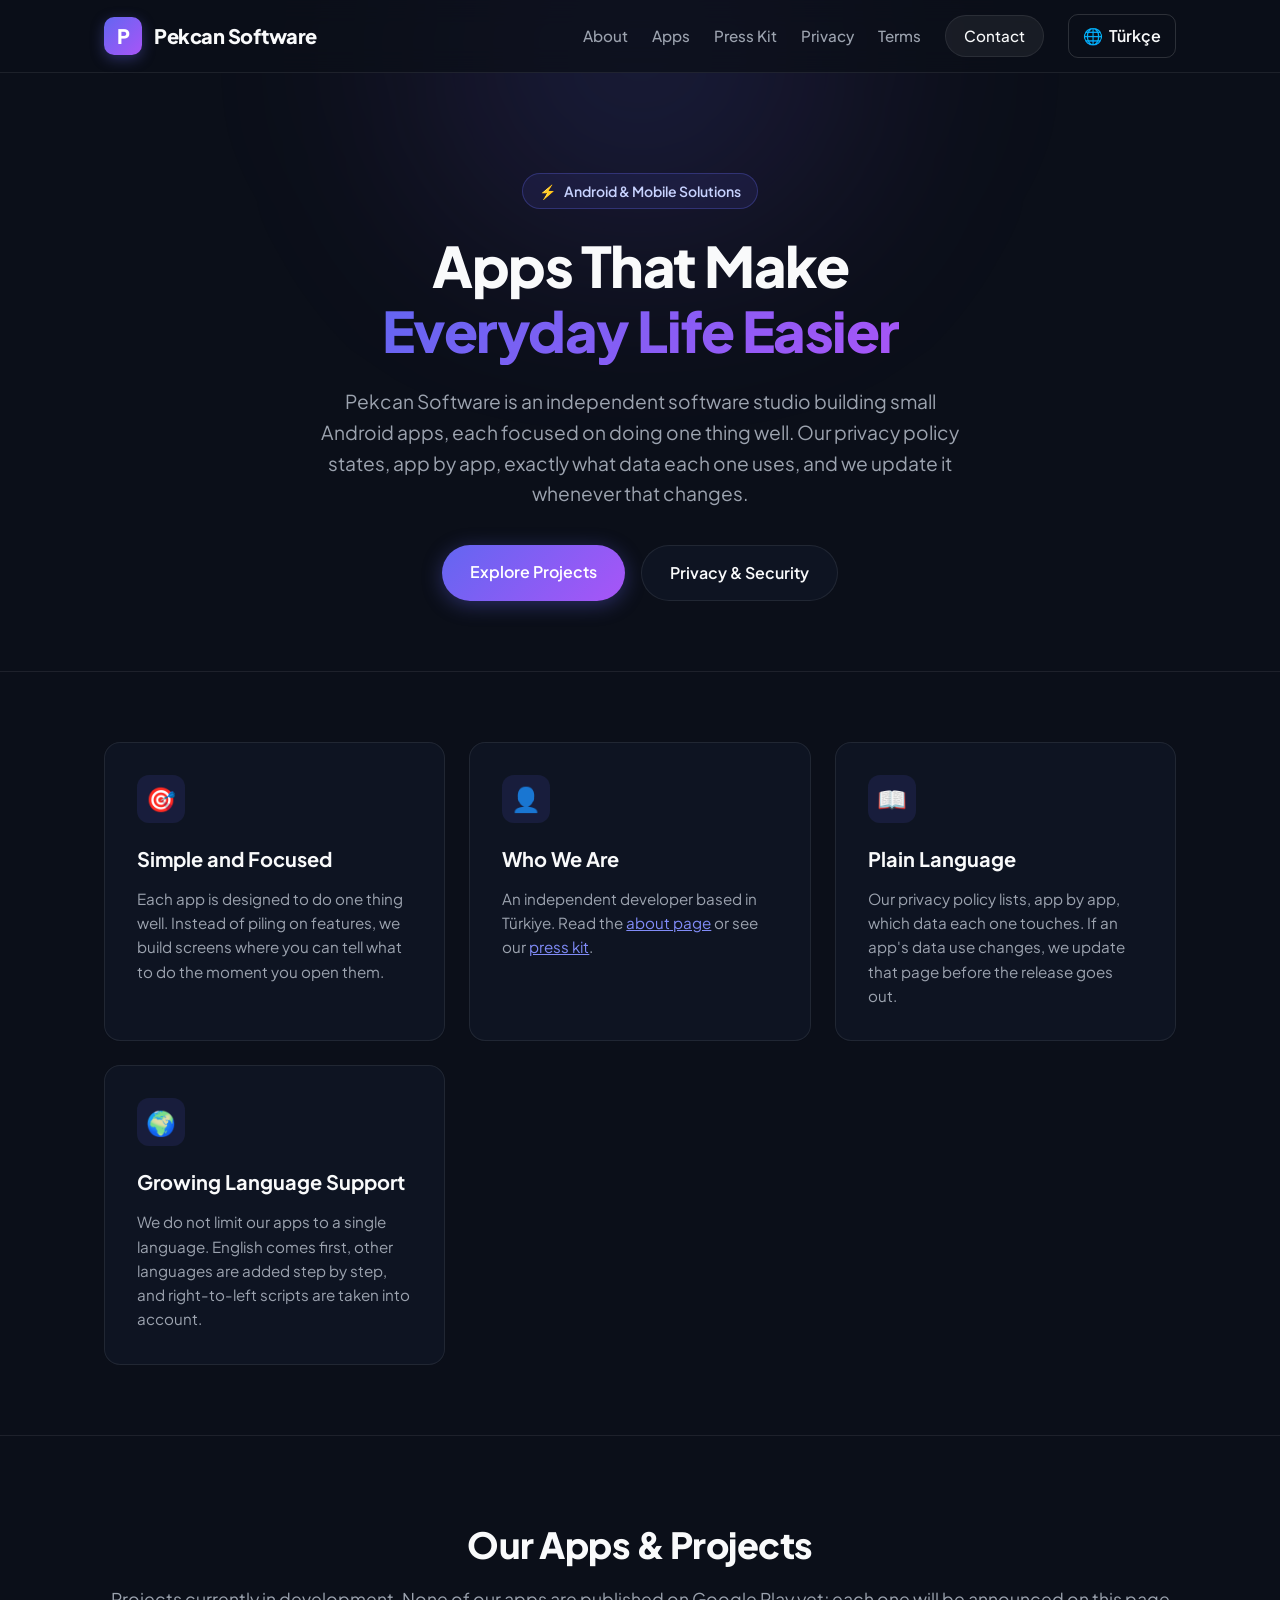
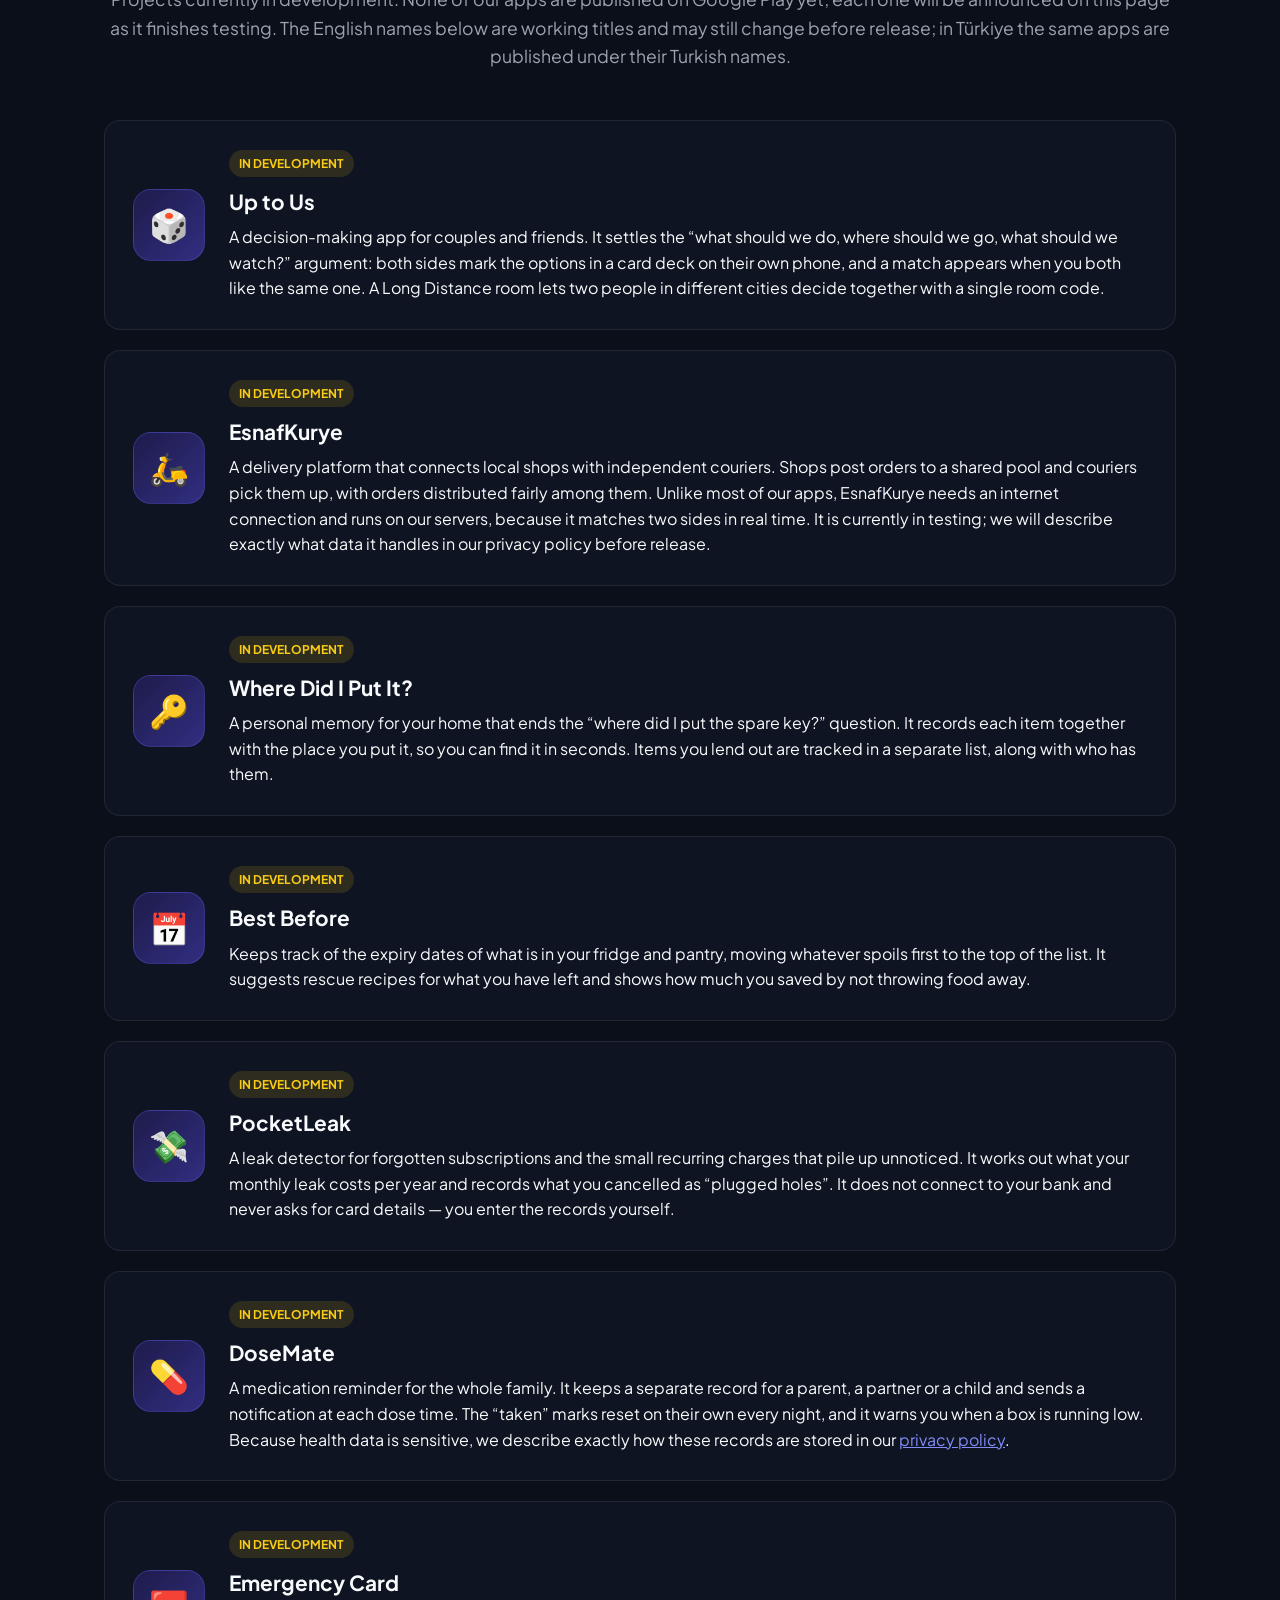
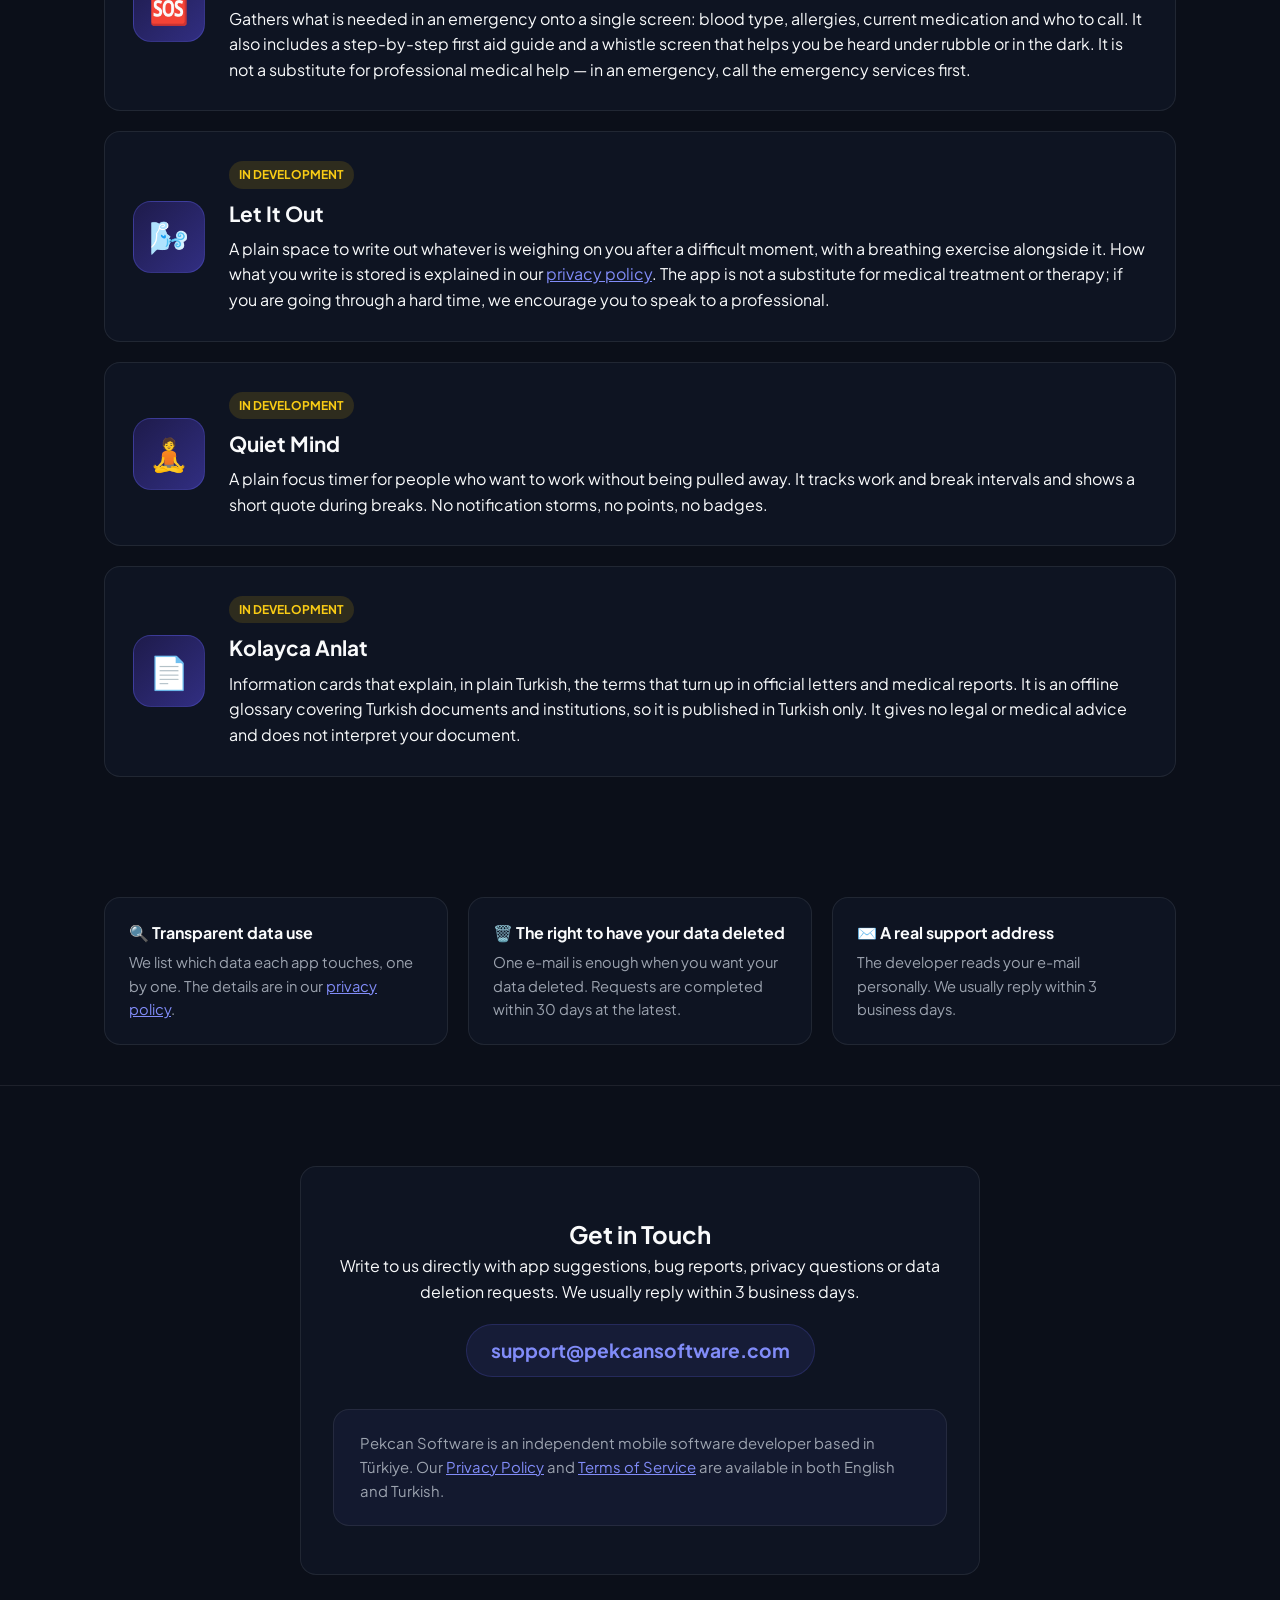
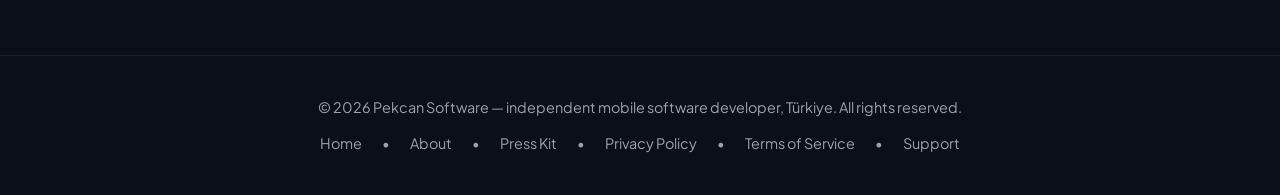
==== index.html @ 2d800a5b "Add files via upload" ====
<!DOCTYPE html>
<html lang="en" data-lang="en">
<head>
    <meta charset="UTF-8">
    <meta name="viewport" content="width=device-width, initial-scale=1.0">
    <title>Pekcan Software | Mobile Apps &amp; Software Development</title>
    <meta name="description" content="Pekcan Software - an independent studio building Android apps that need no account, show no ads and mostly work offline.">
    <meta name="theme-color" content="#0b0f19">
    <link rel="canonical" href="https://pekcansoftware.com/">
    <link rel="icon" href="data:image/svg+xml,%3Csvg xmlns='http://www.w3.org/2000/svg' viewBox='0 0 64 64'%3E%3Crect width='64' height='64' rx='14' fill='%236366f1'/%3E%3Ctext x='32' y='45' font-family='Segoe UI,Arial,sans-serif' font-size='38' font-weight='bold' fill='white' text-anchor='middle'%3EP%3C/text%3E%3C/svg%3E">
    <meta property="og:type" content="website">
    <meta property="og:title" content="Pekcan Software">
    <meta property="og:description" content="An independent studio building user-focused, privacy-respecting mobile apps for Google Play.">
    <meta property="og:url" content="https://pekcansoftware.com/">
    <meta property="og:image" content="https://pekcansoftware.com/assets/og-image.png">
    <meta name="twitter:card" content="summary_large_image">
    <link rel="preconnect" href="https://fonts.googleapis.com">
    <link rel="preconnect" href="https://fonts.gstatic.com" crossorigin>
    <link href="https://fonts.googleapis.com/css2?family=Plus+Jakarta+Sans:wght@400;500;600;700;800&display=swap" rel="stylesheet">
    <style>
        :root {
            --bg-primary: #0b0f19;
            --bg-secondary: #111827;
            --bg-card: rgba(17, 24, 39, 0.7);
            --border-color: rgba(255, 255, 255, 0.08);
            --text-primary: #f9fafb;
            --text-secondary: #9ca3af;
            --accent: #6366f1;
            --accent-hover: #4f46e5;
            --accent-gradient: linear-gradient(135deg, #6366f1 0%, #a855f7 100%);
            --radius: 16px;
        }

        * {
            margin: 0;
            padding: 0;
            box-sizing: border-box;
            font-family: 'Plus Jakarta Sans', -apple-system, BlinkMacSystemFont, sans-serif;
        }

        body {
            background-color: var(--bg-primary);
            color: var(--text-primary);
            line-height: 1.6;
            overflow-x: hidden;
        }

        /* Arka Plan Efekti */
        .glow-bg {
            position: fixed;
            top: -200px;
            left: 50%;
            transform: translateX(-50%);
            width: 800px;
            height: 500px;
            background: radial-gradient(circle, rgba(99, 102, 241, 0.18) 0%, rgba(168, 85, 247, 0.05) 50%, transparent 70%);
            filter: blur(80px);
            z-index: -1;
            pointer-events: none;
        }

        .container {
            max-width: 1120px;
            margin: 0 auto;
            padding: 0 24px;
        }

        /* Navbar */
        nav {
            position: sticky;
            top: 0;
            backdrop-filter: blur(12px);
            background: rgba(11, 15, 25, 0.75);
            border-bottom: 1px solid var(--border-color);
            z-index: 100;
        }

        .nav-content {
            display: flex;
            justify-content: space-between;
            align-items: center;
            height: 72px;
        }

        .logo {
            display: flex;
            align-items: center;
            gap: 12px;
            text-decoration: none;
            color: var(--text-primary);
            font-size: 1.25rem;
            font-weight: 800;
            letter-spacing: -0.5px;
        }

        .logo-badge {
            width: 38px;
            height: 38px;
            background: var(--accent-gradient);
            border-radius: 10px;
            display: flex;
            align-items: center;
            justify-content: center;
            color: white;
            font-weight: 800;
            box-shadow: 0 4px 14px rgba(99, 102, 241, 0.35);
        }

        .nav-links {
            display: flex;
            gap: 24px;
            align-items: center;
        }

        .nav-links a {
            color: var(--text-secondary);
            text-decoration: none;
            font-weight: 500;
            font-size: 0.95rem;
            transition: color 0.2s ease;
        }

        .nav-links a:hover {
            color: var(--text-primary);
        }

        .nav-btn {
            background: rgba(255, 255, 255, 0.06);
            border: 1px solid var(--border-color);
            color: var(--text-primary) !important;
            padding: 8px 18px;
            border-radius: 99px;
            transition: all 0.2s ease;
        }

        .nav-btn:hover {
            background: rgba(255, 255, 255, 0.12);
        }

        /* Hero */
        .hero {
            padding: 100px 0 70px;
            text-align: center;
        }

        .tagline-pill {
            display: inline-flex;
            align-items: center;
            gap: 8px;
            background: rgba(99, 102, 241, 0.1);
            border: 1px solid rgba(99, 102, 241, 0.3);
            color: #c7d2fe;
            padding: 6px 16px;
            border-radius: 99px;
            font-size: 0.875rem;
            font-weight: 600;
            margin-bottom: 24px;
        }

        .hero h1 {
            font-size: 3.5rem;
            font-weight: 800;
            letter-spacing: -1.5px;
            line-height: 1.15;
            margin-bottom: 24px;
        }

        .hero h1 span {
            background: var(--accent-gradient);
            -webkit-background-clip: text;
            -webkit-text-fill-color: transparent;
        }

        .hero p {
            font-size: 1.2rem;
            color: var(--text-secondary);
            max-width: 640px;
            margin: 0 auto 36px;
        }

        .hero-actions {
            display: flex;
            gap: 16px;
            justify-content: center;
            flex-wrap: wrap;
        }

        .btn-primary {
            background: var(--accent-gradient);
            color: white;
            padding: 14px 28px;
            border-radius: 99px;
            text-decoration: none;
            font-weight: 600;
            font-size: 1rem;
            box-shadow: 0 4px 20px rgba(99, 102, 241, 0.35);
            transition: transform 0.2s ease, box-shadow 0.2s ease;
        }

        .btn-primary:hover {
            transform: translateY(-2px);
            box-shadow: 0 6px 24px rgba(99, 102, 241, 0.45);
        }

        .btn-secondary {
            background: var(--bg-card);
            border: 1px solid var(--border-color);
            color: var(--text-primary);
            padding: 14px 28px;
            border-radius: 99px;
            text-decoration: none;
            font-weight: 600;
            font-size: 1rem;
            transition: background 0.2s ease;
        }

        .btn-secondary:hover {
            background: rgba(255, 255, 255, 0.05);
        }

        /* Değerlerimiz / Özellikler */
        .features {
            padding: 70px 0;
            border-top: 1px solid var(--border-color);
        }

        .grid {
            display: grid;
            grid-template-columns: repeat(auto-fit, minmax(300px, 1fr));
            gap: 24px;
        }

        .card {
            background: var(--bg-card);
            backdrop-filter: blur(10px);
            border: 1px solid var(--border-color);
            border-radius: var(--radius);
            padding: 32px;
            transition: border-color 0.2s ease, transform 0.2s ease;
        }

        .card:hover {
            border-color: rgba(99, 102, 241, 0.4);
            transform: translateY(-4px);
        }

        .card-icon {
            width: 48px;
            height: 48px;
            border-radius: 12px;
            background: rgba(99, 102, 241, 0.12);
            display: flex;
            align-items: center;
            justify-content: center;
            font-size: 1.5rem;
            margin-bottom: 20px;
        }

        .card h3 {
            font-size: 1.25rem;
            font-weight: 700;
            margin-bottom: 12px;
        }

        .card p {
            color: var(--text-secondary);
            font-size: 0.95rem;
        }

        /* Projeler / Vitrin */
        .showcase {
            padding: 80px 0;
            border-top: 1px solid var(--border-color);
        }

        .section-header {
            text-align: center;
            margin-bottom: 50px;
        }

        .section-header h2 {
            font-size: 2.25rem;
            font-weight: 800;
            letter-spacing: -0.5px;
            margin-bottom: 12px;
        }

        .section-header p {
            color: var(--text-secondary);
            font-size: 1.1rem;
        }

        .app-card {
            display: flex;
            align-items: center;
            gap: 24px;
            background: var(--bg-card);
            border: 1px solid var(--border-color);
            border-radius: var(--radius);
            padding: 28px;
            margin-bottom: 20px;
        }

        .app-icon {
            width: 72px;
            height: 72px;
            border-radius: 18px;
            background: linear-gradient(135deg, #1e1b4b 0%, #312e81 100%);
            border: 1px solid rgba(99, 102, 241, 0.3);
            display: flex;
            align-items: center;
            justify-content: center;
            font-size: 2rem;
            flex-shrink: 0;
        }

        .app-info {
            flex: 1;
        }

        .app-info h4 {
            font-size: 1.3rem;
            font-weight: 700;
            margin-bottom: 6px;
        }

        .badge-soon {
            display: inline-block;
            background: rgba(234, 179, 8, 0.15);
            color: #facc15;
            padding: 4px 10px;
            border-radius: 99px;
            font-size: 0.75rem;
            font-weight: 700;
            margin-bottom: 8px;
            text-transform: uppercase;
        }

        .badge-live {
            display: inline-block;
            background: rgba(16, 185, 129, 0.15);
            color: #34d399;
            padding: 4px 10px;
            border-radius: 99px;
            font-size: 0.75rem;
            font-weight: 700;
            margin-bottom: 8px;
            text-transform: uppercase;
        }

        .app-meta {
            display: flex;
            flex-wrap: wrap;
            gap: 8px;
            margin-top: 12px;
        }

        .tag {
            font-size: 0.75rem;
            padding: 3px 10px;
            border-radius: 99px;
            border: 1px solid var(--border-color);
            color: var(--text-secondary);
            background: rgba(255, 255, 255, 0.03);
        }

        .tag-good {
            border-color: rgba(16, 185, 129, 0.3);
            color: #34d399;
            background: rgba(16, 185, 129, 0.08);
        }

        .trust {
            padding: 20px 0 40px;
        }

        .trust-grid {
            display: grid;
            grid-template-columns: repeat(auto-fit, minmax(240px, 1fr));
            gap: 20px;
        }

        .trust-item {
            padding: 22px 24px;
            background: var(--bg-card);
            border: 1px solid var(--border-color);
            border-radius: var(--radius);
        }

        .trust-item h4 {
            font-size: 1rem;
            margin-bottom: 6px;
        }

        .trust-item p {
            color: var(--text-secondary);
            font-size: 0.92rem;
        }

        .en-block {
            margin-top: 32px;
            padding: 22px 26px;
            border: 1px solid var(--border-color);
            border-radius: var(--radius);
            background: rgba(99, 102, 241, 0.06);
            font-size: 0.93rem;
            color: var(--text-secondary);
            text-align: left;
        }

        .en-block strong {
            color: var(--text-primary);
        }

        .disclaimer {
            margin-top: 28px;
            padding: 20px 24px;
            border: 1px solid rgba(234, 179, 8, 0.25);
            background: rgba(234, 179, 8, 0.06);
            border-radius: var(--radius);
            font-size: 0.92rem;
            color: var(--text-secondary);
        }

        .disclaimer strong {
            color: #facc15;
        }

        /* İletişim */
        .contact {
            padding: 80px 0;
            border-top: 1px solid var(--border-color);
            text-align: center;
        }

        .contact-box {
            background: var(--bg-card);
            border: 1px solid var(--border-color);
            border-radius: var(--radius);
            padding: 48px 32px;
            max-width: 680px;
            margin: 0 auto;
        }

        .contact-email {
            display: inline-block;
            margin-top: 20px;
            font-size: 1.2rem;
            font-weight: 700;
            color: #818cf8;
            text-decoration: none;
            padding: 10px 24px;
            background: rgba(99, 102, 241, 0.1);
            border-radius: 99px;
            border: 1px solid rgba(99, 102, 241, 0.2);
            transition: all 0.2s ease;
        }

        .contact-email:hover {
            background: rgba(99, 102, 241, 0.2);
        }

        /* Footer */
        footer {
            border-top: 1px solid var(--border-color);
            padding: 40px 0;
            color: var(--text-secondary);
            font-size: 0.9rem;
            text-align: center;
        }

        .footer-links {
            display: flex;
            justify-content: center;
            gap: 20px;
            margin-top: 12px;
        }

        .footer-links a {
            color: var(--text-secondary);
            text-decoration: none;
            transition: color 0.2s ease;
        }

        .footer-links a:hover {
            color: var(--text-primary);
        }

        @media (max-width: 768px) {
            .container {
                padding: 0 18px;
            }

            /* Iki satirlik menu yapiskan kalinca ekranin ucte birini
               kapliyordu; mobilde akisla birlikte yukari kaysin. */
            nav {
                position: static;
            }

            [id] {
                scroll-margin-top: 16px;
            }

            /* Menu: gizlemek yerine iki satira sigdir.
               Onceden display:none idi ve Gizlilik/Sartlar sayfalarina
               mobilde basliktan ulasmak mumkun degildi. */
            .nav-content {
                flex-direction: column;
                height: auto;
                gap: 12px;
                padding-top: 14px;
                padding-bottom: 14px;
            }

            .nav-links {
                display: flex;
                flex-wrap: wrap;
                justify-content: center;
                gap: 10px 18px;
            }

            .nav-links a {
                font-size: 0.85rem;
            }

            .nav-btn {
                padding: 6px 14px;
                font-size: 0.85rem;
            }

            /* Hero: basligi kucult, metni sola hizala */
            .hero {
                padding: 40px 0 44px;
                text-align: left;
            }

            .hero h1 {
                font-size: 2rem;
                letter-spacing: -0.5px;
                margin-bottom: 14px;
            }

            .hero p {
                font-size: 1rem;
            }

            .tagline-pill {
                font-size: 0.8rem;
            }

            .hero-actions {
                justify-content: stretch;
                gap: 10px;
            }

            .hero-actions a {
                flex: 1 1 100%;
                text-align: center;
            }

            /* Bolum bosluklari */
            .features,
            .showcase,
            .contact {
                padding: 44px 0;
            }

            .trust {
                padding: 12px 0 40px;
            }

            .section-header {
                text-align: left;
                margin-bottom: 26px;
            }

            .section-header h2 {
                font-size: 1.6rem;
            }

            .grid,
            .trust-grid {
                gap: 14px;
            }

            .card {
                padding: 22px;
            }

            /* Uygulama kartlari: ikon ustte, metin SOLA hizali.
               Ortali paragraf mobilde okunmuyordu. */
            .app-card {
                flex-direction: column;
                align-items: flex-start;
                text-align: left;
                gap: 14px;
                padding: 20px;
                margin-bottom: 14px;
            }

            .app-icon {
                width: 52px;
                height: 52px;
                border-radius: 14px;
                font-size: 1.5rem;
                flex-shrink: 0;
            }

            .app-info h4 {
                font-size: 1.15rem;
            }

            .app-info p {
                font-size: 0.95rem;
            }

            /* Iletisim */
            .contact-box {
                padding: 30px 22px;
            }

            .contact-email {
                font-size: 1rem;
                word-break: break-all;
            }

            .en-block {
                padding: 18px 20px;
            }

            footer .footer-links {
                flex-direction: column;
                gap: 8px;
            }

            footer .footer-links span {
                display: none;
            }
        }

        [id] {
            scroll-margin-top: 96px;
        }

        html {
            scroll-behavior: smooth;
        }
    
        /* ---- Dil degistirme ---- */
        html[data-lang="en"] .t-tr { display: none !important; }
        html[data-lang="tr"] .t-en { display: none !important; }

        .lang-btn {
            background: transparent;
            border: 1px solid var(--border, rgba(255,255,255,0.14));
            color: inherit;
            font: inherit;
            font-weight: 600;
            padding: 0.5rem 0.85rem;
            border-radius: 10px;
            cursor: pointer;
            display: inline-flex;
            align-items: center;
            gap: 0.4rem;
            transition: background 0.2s, border-color 0.2s;
        }
        .lang-btn:hover,
        .lang-btn:focus-visible {
            background: rgba(129, 140, 248, 0.14);
            border-color: #818cf8;
        }
    </style>
</head>
<body>

    <div class="glow-bg"></div>

    <!-- Navigasyon -->
    <nav>
        <div class="container nav-content">
            <a href="index.html" class="logo">
                <div class="logo-badge">P</div>
                <span>Pekcan Software</span>
            </a>
            <div class="nav-links">
                <a href="#about" class="t-en">About</a>
                <a href="#about" class="t-tr">Hakkımızda</a>
                <a href="#apps" class="t-en">Apps</a>
                <a href="#apps" class="t-tr">Uygulamalar</a>
                <a href="press.html" class="t-en">Press Kit</a>
                <a href="press.html" class="t-tr">Basın Kiti</a>
                <a href="privacy.html" class="t-en">Privacy</a>
                <a href="privacy.html" class="t-tr">Gizlilik</a>
                <a href="terms.html" class="t-en">Terms</a>
                <a href="terms.html" class="t-tr">Kullanım Şartları</a>
                <a href="#contact" class="nav-btn t-en">Contact</a>
                <a href="#contact" class="nav-btn t-tr">İletişim</a>
                <button type="button" id="langBtn" class="lang-btn"
                        aria-label="Change language / Dili değiştir">
                    <span aria-hidden="true">🌐</span><span id="langBtnText">Türkçe</span>
                </button>
            </div>
        </div>
    </nav>

    <!-- Hero Bölümü -->
    <section class="hero">
        <div class="container">
            <div class="tagline-pill t-en">
                <span>⚡</span> Android &amp; Mobile Solutions
            </div>
            <div class="tagline-pill t-tr">
                <span>⚡</span> Android &amp; Mobil Çözümler
            </div>
            <h1 class="t-en">Apps That Make<br><span>Everyday Life Easier</span></h1>
            <h1 class="t-tr">Günlük Hayatı<br><span>Kolaylaştıran Uygulamalar</span></h1>
            <p class="t-en">Pekcan Software is an independent software studio building small Android apps, each focused on doing one thing well. Our privacy policy states, app by app, exactly what data each one uses, and we update it whenever that changes.</p>
            <p class="t-tr">Pekcan Software, tek bir işi iyi yapmaya odaklanan küçük Android uygulamaları geliştiren bağımsız bir yazılım girişimidir. Her uygulamanın hangi veriyi nasıl kullandığını gizlilik politikamızda açıkça yazar, değiştiğinde güncelleriz.</p>
            <div class="hero-actions">
                <a href="#apps" class="btn-primary t-en">Explore Projects</a>
                <a href="#apps" class="btn-primary t-tr">Projeleri İncele</a>
                <a href="privacy.html" class="btn-secondary t-en">Privacy &amp; Security</a>
                <a href="privacy.html" class="btn-secondary t-tr">Gizlilik &amp; Güvenlik</a>
            </div>
        </div>
    </section>

    <!-- Değerler -->
    <section class="features" id="about">
        <div class="container">
            <div class="grid">
                <div class="card">
                    <div class="card-icon">🎯</div>
                    <h3 class="t-en">Simple and Focused</h3>
                    <h3 class="t-tr">Sade ve Odaklı</h3>
                    <p class="t-en">Each app is designed to do one thing well. Instead of piling on features, we build screens where you can tell what to do the moment you open them.</p>
                    <p class="t-tr">Her uygulama tek bir işi iyi yapmak için tasarlanır. Gereksiz özellik yığmak yerine, açtığınızda ne yapacağını hemen anladığınız arayüzler kurmayı tercih ediyoruz.</p>
                </div>
                <div class="card">
                    <div class="card-icon">👤</div>
                    <h3 class="t-en">Who We Are</h3>
                    <h3 class="t-tr">Biz Kimiz</h3>
                    <p class="t-en">An independent developer based in Türkiye. Read the <a href="about.html" style="color:#818cf8;">about page</a> or see our <a href="press.html" style="color:#818cf8;">press kit</a>.</p>
                    <p class="t-tr">Türkiye merkezli bağımsız bir geliştirici. <a href="about.html" style="color:#818cf8;">Hakkımızda sayfasını</a> okuyun ya da <a href="press.html" style="color:#818cf8;">basın kitimize</a> göz atın.</p>
                </div>
                <div class="card">
                    <div class="card-icon">📖</div>
                    <h3 class="t-en">Plain Language</h3>
                    <h3 class="t-tr">Açık Anlatım</h3>
                    <p class="t-en">Our privacy policy lists, app by app, which data each one touches. If an app's data use changes, we update that page before the release goes out.</p>
                    <p class="t-tr">Hangi uygulamanın hangi veriye dokunduğunu gizlilik politikamızda uygulama uygulama yazıyoruz. Bir uygulamanın veri kullanımı değişirse, yayınlanmadan önce burayı güncelliyoruz.</p>
                </div>
                <div class="card">
                    <div class="card-icon">🌍</div>
                    <h3 class="t-en">Growing Language Support</h3>
                    <h3 class="t-tr">Genişleyen Dil Desteği</h3>
                    <p class="t-en">We do not limit our apps to a single language. English comes first, other languages are added step by step, and right-to-left scripts are taken into account.</p>
                    <p class="t-tr">Uygulamalarımızı tek dille sınırlamıyoruz. İngilizce başta olmak üzere yeni dilleri kademeli olarak ekliyor, sağdan sola yazılan dilleri de gözetiyoruz.</p>
                </div>
            </div>
        </div>
    </section>

    <!-- Uygulamalar -->
    <section class="showcase" id="apps">
        <div class="container">
            <div class="section-header">
                <h2 class="t-en">Our Apps &amp; Projects</h2>
                <h2 class="t-tr">Uygulamalarımız &amp; Projeler</h2>
                <p class="t-en">Projects currently in development. None of our apps are published on Google Play yet; each one will be announced on this page as it finishes testing. The English names below are working titles and may still change before release; in Türkiye the same apps are published under their Turkish names.</p>
                <p class="t-tr">Geliştirme sürecindeki projelerimiz. Henüz Google Play Store'da yayında olan bir uygulamamız bulunmuyor; her biri testlerini tamamladıkça bu sayfada duyurulacaktır.</p>
            </div>

            <div class="app-card">
                <div class="app-icon">🎲</div>
                <div class="app-info">
                    <span class="badge-soon t-en">In Development</span>
                    <span class="badge-soon t-tr">Geliştirme Aşamasında</span>
                    <h4 class="t-en">Up to Us</h4>
                    <h4 class="t-tr">Napsak</h4>
                    <p class="t-en">A decision-making app for couples and friends. It settles the &ldquo;what should we do, where should we go, what should we watch?&rdquo; argument: both sides mark the options in a card deck on their own phone, and a match appears when you both like the same one. A Long Distance room lets two people in different cities decide together with a single room code.</p>
                    <p class="t-tr">Çiftler ve arkadaşlar için karar verme uygulaması. &ldquo;Bugün ne yapsak, nereye gitsek, ne izlesek?&rdquo; tartışmasını bitirir: iki taraf da kart destesindeki seçenekleri kendi telefonunda işaretler, ortak beğeni çıktığında eşleşme oluşur. Uzak Mesafe odası sayesinde farklı şehirlerdeki iki kişi de bir oda koduyla aynı anda karar verebilir.</p>
                </div>
            </div>

            <div class="app-card">
                <div class="app-icon">🛵</div>
                <div class="app-info">
                    <span class="badge-soon t-en">In Development</span>
                    <span class="badge-soon t-tr">Geliştirme Aşamasında</span>
                    <h4 class="t-en">EsnafKurye</h4>
                    <h4 class="t-tr">EsnafKurye</h4>
                    <p class="t-en">A delivery platform that connects local shops with independent couriers. Shops post orders to a shared pool and couriers pick them up, with orders distributed fairly among them. Unlike most of our apps, EsnafKurye needs an internet connection and runs on our servers, because it matches two sides in real time. It is currently in testing; we will describe exactly what data it handles in our privacy policy before release.</p>
                    <p class="t-tr">Yerel esnafı bağımsız kuryelerle buluşturan teslimat platformu. Esnaf siparişi ortak bir havuza bırakır, kuryeler havuzdan alır; siparişler kuryeler arasında adil dağıtılır. Çoğu uygulamamızdan farklı olarak EsnafKurye, iki tarafı anlık eşleştirdiği için internet bağlantısı gerektirir ve sunucularımız üzerinde çalışır. Şu an test aşamasındadır; yayından önce hangi verileri işlediğini gizlilik politikamızda ayrıntılı açıklayacağız.</p>
                </div>
            </div>

            <div class="app-card">
                <div class="app-icon">🔑</div>
                <div class="app-info">
                    <span class="badge-soon t-en">In Development</span>
                    <span class="badge-soon t-tr">Geliştirme Aşamasında</span>
                    <h4 class="t-en">Where Did I Put It?</h4>
                    <h4 class="t-tr">Nereye Koydum?</h4>
                    <p class="t-en">A personal memory for your home that ends the &ldquo;where did I put the spare key?&rdquo; question. It records each item together with the place you put it, so you can find it in seconds. Items you lend out are tracked in a separate list, along with who has them.</p>
                    <p class="t-tr">&ldquo;Yedek anahtarı nereye kaldırmıştım?&rdquo; sorusunu bitiren kişisel ev hafızası. Eşyaları kaldırdığınız yerle birlikte kaydeder, aradığınızda saniyeler içinde bulmanızı sağlar. Ödünç verdiğiniz eşyaları kimde olduğuyla birlikte ayrı bir listede takip eder.</p>
                </div>
            </div>

            <div class="app-card">
                <div class="app-icon">📅</div>
                <div class="app-info">
                    <span class="badge-soon t-en">In Development</span>
                    <span class="badge-soon t-tr">Geliştirme Aşamasında</span>
                    <h4 class="t-en">Best Before</h4>
                    <h4 class="t-tr">SonGün</h4>
                    <p class="t-en">Keeps track of the expiry dates of what is in your fridge and pantry, moving whatever spoils first to the top of the list. It suggests rescue recipes for what you have left and shows how much you saved by not throwing food away.</p>
                    <p class="t-tr">Buzdolabınızdaki ve kilerinizdeki ürünlerin son kullanma tarihini takip eder; bozulmaya en yakın olanı listenin başına alır. Elinizde kalanlarla yapabileceğiniz kurtarma tarifleri önerir ve israfı önleyerek biriktirdiğiniz tutarı gösterir.</p>
                </div>
            </div>

            <div class="app-card">
                <div class="app-icon">💸</div>
                <div class="app-info">
                    <span class="badge-soon t-en">In Development</span>
                    <span class="badge-soon t-tr">Geliştirme Aşamasında</span>
                    <h4 class="t-en">PocketLeak</h4>
                    <h4 class="t-tr">Cebimdeki Delik</h4>
                    <p class="t-en">A leak detector for forgotten subscriptions and the small recurring charges that pile up unnoticed. It works out what your monthly leak costs per year and records what you cancelled as &ldquo;plugged holes&rdquo;. It does not connect to your bank and never asks for card details — you enter the records yourself.</p>
                    <p class="t-tr">Unuttuğunuz abonelikleri ve fark etmeden biriken küçük düzenli harcamaları ortaya çıkaran sızıntı dedektifi. Aylık kaçağınızın yıllık karşılığını hesaplar, iptal ettiklerinizi &ldquo;kapatılan delikler&rdquo; olarak kaydeder. Banka hesabınıza bağlanmaz, kart bilgisi istemez — kayıtları siz girersiniz.</p>
                </div>
            </div>

            <div class="app-card">
                <div class="app-icon">💊</div>
                <div class="app-info">
                    <span class="badge-soon t-en">In Development</span>
                    <span class="badge-soon t-tr">Geliştirme Aşamasında</span>
                    <h4 class="t-en">DoseMate</h4>
                    <h4 class="t-tr">Şifa Takip</h4>
                    <p class="t-en">A medication reminder for the whole family. It keeps a separate record for a parent, a partner or a child and sends a notification at each dose time. The &ldquo;taken&rdquo; marks reset on their own every night, and it warns you when a box is running low. Because health data is sensitive, we describe exactly how these records are stored in our <a href="privacy.html" style="color:#818cf8;">privacy policy</a>.</p>
                    <p class="t-tr">Aile ilaç saati hatırlatıcısı. Anne, baba, eş ya da çocuk için ayrı ilaç kaydı tutar ve her doz saatinde bildirim gönderir. &ldquo;Aldım&rdquo; işareti her gece kendiliğinden sıfırlanır; kutu stoğu azalınca uyarır. Sağlık bilgileri hassas olduğu için kayıtların nasıl saklandığını <a href="privacy.html" style="color:#818cf8;">gizlilik politikamızda</a> ayrıntılı yazdık.</p>
                </div>
            </div>

            <div class="app-card">
                <div class="app-icon">🆘</div>
                <div class="app-info">
                    <span class="badge-soon t-en">In Development</span>
                    <span class="badge-soon t-tr">Geliştirme Aşamasında</span>
                    <h4 class="t-en">Emergency Card</h4>
                    <h4 class="t-tr">Acil Durum Kasası</h4>
                    <p class="t-en">Gathers what is needed in an emergency onto a single screen: blood type, allergies, current medication and who to call. It also includes a step-by-step first aid guide and a whistle screen that helps you be heard under rubble or in the dark. It is not a substitute for professional medical help — in an emergency, call the emergency services first.</p>
                    <p class="t-tr">Acil bir anda lazım olacak bilgileri tek ekranda toplar: kan grubu, alerjiler, kullanılan ilaçlar ve aranacak kişiler. Yanında adım adım ilk yardım rehberi ve enkaz altında ya da karanlıkta duyulmayı kolaylaştıran düdük ekranı bulunur. Profesyonel tıbbi yardımın yerine geçmez — acil durumda önce 112.</p>
                </div>
            </div>

            <div class="app-card">
                <div class="app-icon">🌬️</div>
                <div class="app-info">
                    <span class="badge-soon t-en">In Development</span>
                    <span class="badge-soon t-tr">Geliştirme Aşamasında</span>
                    <h4 class="t-en">Let It Out</h4>
                    <h4 class="t-tr">İçini Dök</h4>
                    <p class="t-en">A plain space to write out whatever is weighing on you after a difficult moment, with a breathing exercise alongside it. How what you write is stored is explained in our <a href="privacy.html" style="color:#818cf8;">privacy policy</a>. The app is not a substitute for medical treatment or therapy; if you are going through a hard time, we encourage you to speak to a professional.</p>
                    <p class="t-tr">Yoğun bir an geçirdiğinizde içinizi dökebileceğiniz sade bir alan ve eşlik eden nefes egzersizi. Yazdıklarınızın nasıl saklandığını <a href="privacy.html" style="color:#818cf8;">gizlilik politikamızda</a> açıkladık. Uygulama tıbbi tedavi veya terapi yerine geçmez; zor bir dönemden geçiyorsanız bir uzmana başvurmanızı öneririz.</p>
                </div>
            </div>

            <div class="app-card">
                <div class="app-icon">🧘</div>
                <div class="app-info">
                    <span class="badge-soon t-en">In Development</span>
                    <span class="badge-soon t-tr">Geliştirme Aşamasında</span>
                    <h4 class="t-en">Quiet Mind</h4>
                    <h4 class="t-tr">Sessiz Kafa</h4>
                    <p class="t-en">A plain focus timer for people who want to work without being pulled away. It tracks work and break intervals and shows a short quote during breaks. No notification storms, no points, no badges.</p>
                    <p class="t-tr">Dikkat dağılmadan çalışmak isteyenler için sade bir odaklanma sayacı. Çalışma ve mola aralıklarını takip eder, molalarda kısa alıntılar gösterir. Bildirim yağmuru yok, puan yok, rozet yok.</p>
                </div>
            </div>

            <div class="app-card">
                <div class="app-icon">📄</div>
                <div class="app-info">
                    <span class="badge-soon t-en">In Development</span>
                    <span class="badge-soon t-tr">Geliştirme Aşamasında</span>
                    <h4 class="t-en">Kolayca Anlat</h4>
                    <h4 class="t-tr">Kolayca Anlat</h4>
                    <p class="t-en">Information cards that explain, in plain Turkish, the terms that turn up in official letters and medical reports. It is an offline glossary covering Turkish documents and institutions, so it is published in Turkish only. It gives no legal or medical advice and does not interpret your document.</p>
                    <p class="t-tr">Resmi yazılarda ve tıbbi raporlarda karşınıza çıkan terimleri sade Türkçeyle açıklayan bilgi kartları. Çevrimdışı çalışan bir terim sözlüğüdür; hukuki ya da tıbbi tavsiye vermez, belgenizi yorumlamaz.</p>
                </div>
            </div>
        </div>
    </section>

    <!-- Güven -->
    <section class="trust">
        <div class="container">
            <div class="trust-grid">
                <div class="trust-item">
                    <h4 class="t-en">🔍 Transparent data use</h4>
                    <h4 class="t-tr">🔍 Şeffaf veri kullanımı</h4>
                    <p class="t-en">We list which data each app touches, one by one. The details are in our <a href="privacy.html" style="color:#818cf8;">privacy policy</a>.</p>
                    <p class="t-tr">Hangi uygulamanın hangi veriye dokunduğunu tek tek listeledik. Ayrıntılar <a href="privacy.html" style="color:#818cf8;">gizlilik politikamızda</a>.</p>
                </div>
                <div class="trust-item">
                    <h4 class="t-en">🗑️ The right to have your data deleted</h4>
                    <h4 class="t-tr">🗑️ Veri silme hakkı</h4>
                    <p class="t-en">One e-mail is enough when you want your data deleted. Requests are completed within 30 days at the latest.</p>
                    <p class="t-tr">Verilerinizin silinmesini istediğinizde tek bir e-posta yeterli. Talepler en geç 30 gün içinde sonuçlandırılır.</p>
                </div>
                <div class="trust-item">
                    <h4 class="t-en">✉️ A real support address</h4>
                    <h4 class="t-tr">✉️ Gerçek bir destek adresi</h4>
                    <p class="t-en">The developer reads your e-mail personally. We usually reply within 3 business days.</p>
                    <p class="t-tr">Yazdığınız e-postayı geliştiricinin kendisi okur. Yanıt süremiz genellikle 3 iş günüdür.</p>
                </div>
            </div>
        </div>
    </section>

    <!-- İletişim -->
    <section class="contact" id="contact">
        <div class="container">
            <div class="contact-box">
                <h2 class="t-en">Get in Touch</h2>
                <h2 class="t-tr">Bize Ulaşın</h2>
                <p class="t-en">Write to us directly with app suggestions, bug reports, privacy questions or data deletion requests. We usually reply within 3 business days.</p>
                <p class="t-tr">Uygulama önerileri, hata bildirimleri, gizlilik soruları veya veri silme talepleriniz için doğrudan yazabilirsiniz. Yanıt süremiz genellikle 3 iş günüdür.</p>
                <a href="mailto:support@pekcansoftware.com" class="contact-email">support@pekcansoftware.com</a>

                <div class="en-block t-en">
                    Pekcan Software is an independent mobile software developer based in Türkiye. Our <a href="privacy.html" style="color:#818cf8;">Privacy Policy</a> and <a href="terms.html" style="color:#818cf8;">Terms of Service</a> are available in both English and Turkish.
                </div>
                <div class="en-block t-tr">
                    Pekcan Software, Türkiye merkezli bağımsız bir mobil yazılım geliştiricisidir. <a href="privacy.html" style="color:#818cf8;">Gizlilik Politikası</a> ve <a href="terms.html" style="color:#818cf8;">Kullanım Şartları</a> metinleri hem Türkçe hem İngilizce olarak yayımlanmıştır.
                </div>
            </div>
        </div>
    </section>

    <!-- Alt Bilgi -->
    <footer>
        <div class="container">
            <p class="t-en">&copy; 2026 Pekcan Software &mdash; independent mobile software developer, Türkiye. All rights reserved.</p>
            <p class="t-tr">&copy; 2026 Pekcan Software &mdash; bağımsız mobil yazılım geliştiricisi, Türkiye. Tüm hakları saklıdır.</p>
            <div class="footer-links">
                <a href="index.html" class="t-en">Home</a>
                <a href="index.html" class="t-tr">Ana Sayfa</a>
                <span>&bull;</span>
                <a href="about.html" class="t-en">About</a>
                <a href="about.html" class="t-tr">Hakkımızda</a>
                <span>&bull;</span>
                <a href="press.html" class="t-en">Press Kit</a>
                <a href="press.html" class="t-tr">Basın Kiti</a>
                <span>&bull;</span>
                <a href="privacy.html" class="t-en">Privacy Policy</a>
                <a href="privacy.html" class="t-tr">Gizlilik Politikası</a>
                <span>&bull;</span>
                <a href="terms.html" class="t-en">Terms of Service</a>
                <a href="terms.html" class="t-tr">Kullanım Şartları</a>
                <span>&bull;</span>
                <a href="mailto:support@pekcansoftware.com" class="t-en">Support</a>
                <a href="mailto:support@pekcansoftware.com" class="t-tr">Destek</a>
            </div>
        </div>
    </footer>

    <script>
    // Dil secimi. Sayfa Ingilizce yaziliydigi icin JS calismasa da
    // dogru goruntuleniyor; burasi yalnizca Turkceye gecisi saglar.
    (function () {
        var ANAHTAR = 'ps_dil';
        var kok = document.documentElement;
        var dugme = document.getElementById('langBtn');
        var dugmeYazi = document.getElementById('langBtnText');
        var basliklar = { en: 'Pekcan Software | Mobile Apps & Software Development',
                          tr: 'Pekcan Software | Mobil Uygulama ve Yazılım Geliştirme' };

        function uygula(dil) {
            kok.setAttribute('data-lang', dil);
            kok.setAttribute('lang', dil);
            document.title = basliklar[dil];
            // Dugme her zaman GECILECEK dili yazar.
            dugmeYazi.textContent = dil === 'en' ? 'Türkçe' : 'English';
            dugme.setAttribute('lang', dil === 'en' ? 'tr' : 'en');
        }

        // Ziyaretcinin dili. Siralama: (1) daha once yaptigi secim,
        // (2) tarayici dili, (3) Ingilizce. Su an tr ve en var; yeni dil
        // eklenince yalnizca DILLER dizisine yazmak yetiyor.
        var DILLER = ['en', 'tr'];

        function tarayiciDili() {
            var liste = navigator.languages || [navigator.language || 'en'];
            for (var i = 0; i < liste.length; i++) {
                var kisa = String(liste[i]).toLowerCase().split('-')[0];
                if (DILLER.indexOf(kisa) >= 0) { return kisa; }
            }
            return 'en';
        }

        var secili = null;
        try { secili = localStorage.getItem(ANAHTAR); } catch (e) { /* gizli sekme */ }
        uygula(DILLER.indexOf(secili) >= 0 ? secili : tarayiciDili());

        dugme.addEventListener('click', function () {
            var yeni = kok.getAttribute('data-lang') === 'en' ? 'tr' : 'en';
            uygula(yeni);
            try { localStorage.setItem(ANAHTAR, yeni); } catch (e) { /* yazilamadi */ }
        });
    })();
    </script>

</body>
</html>
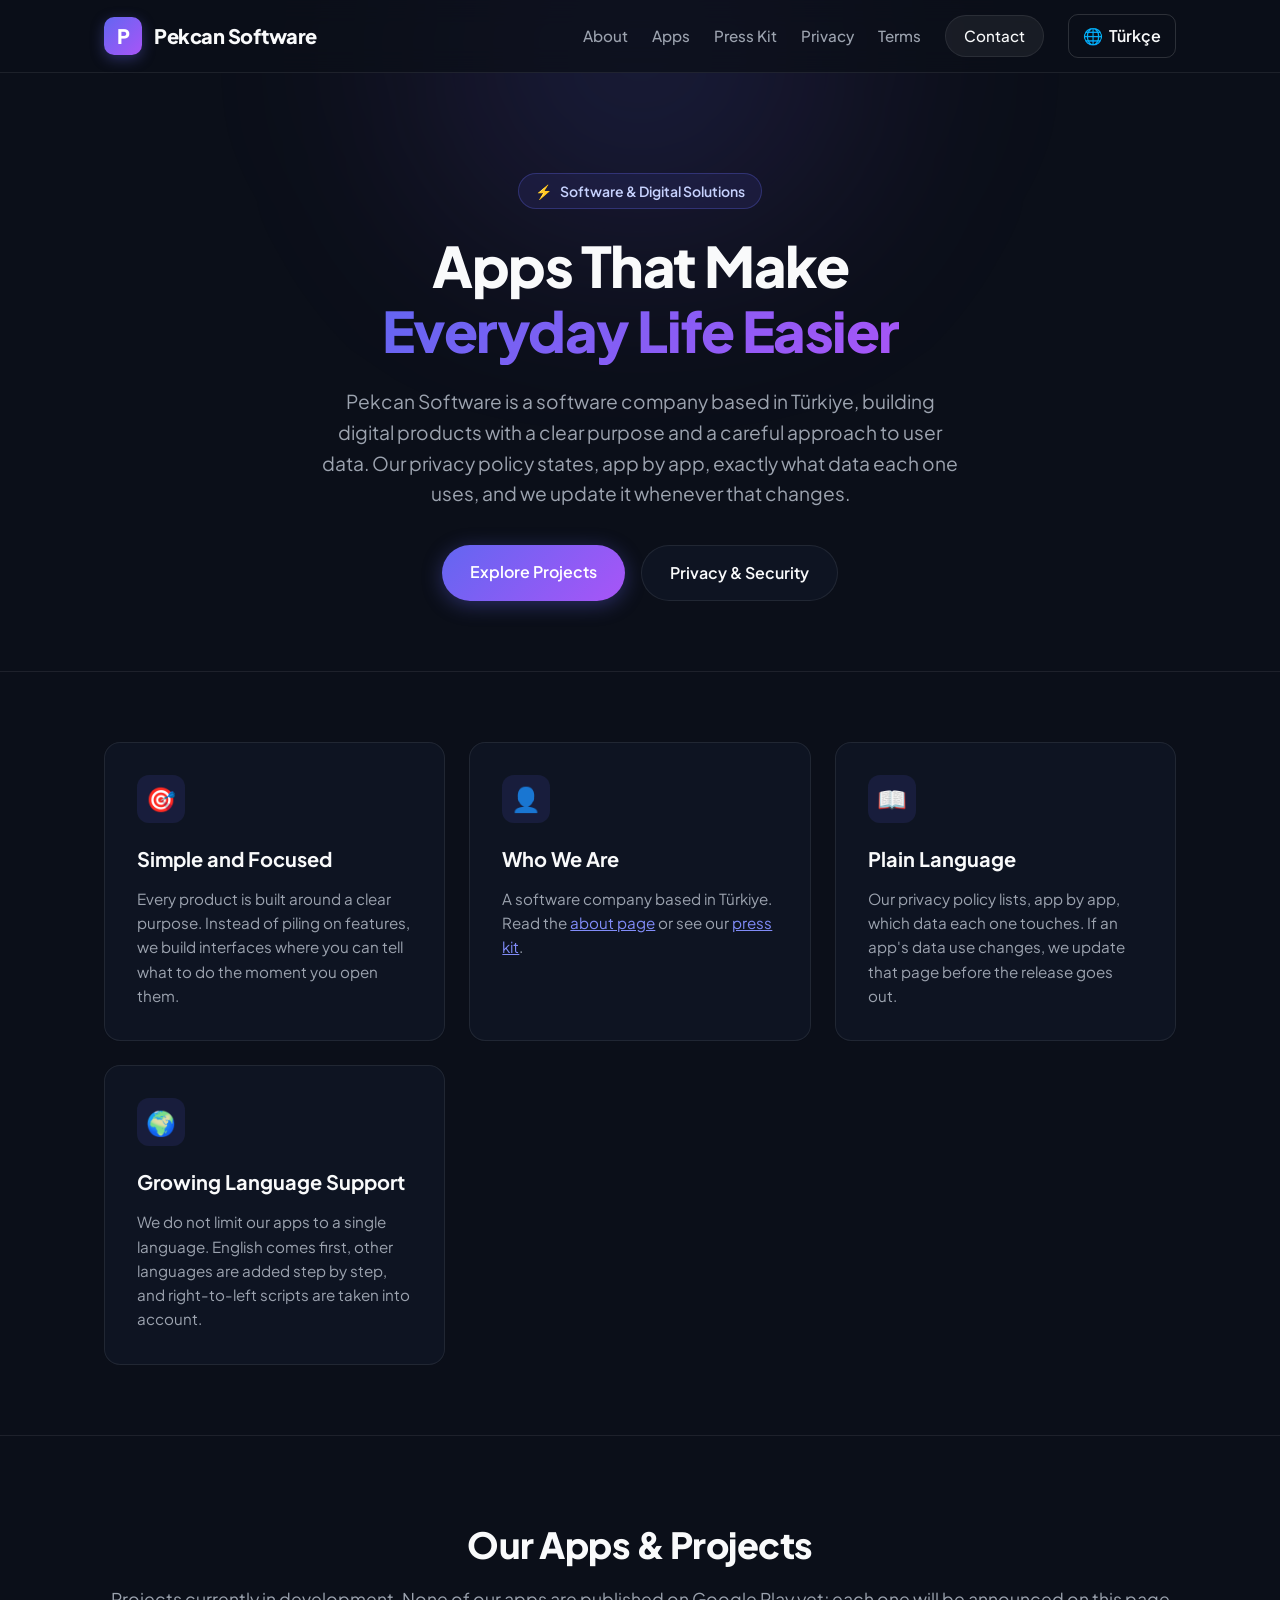
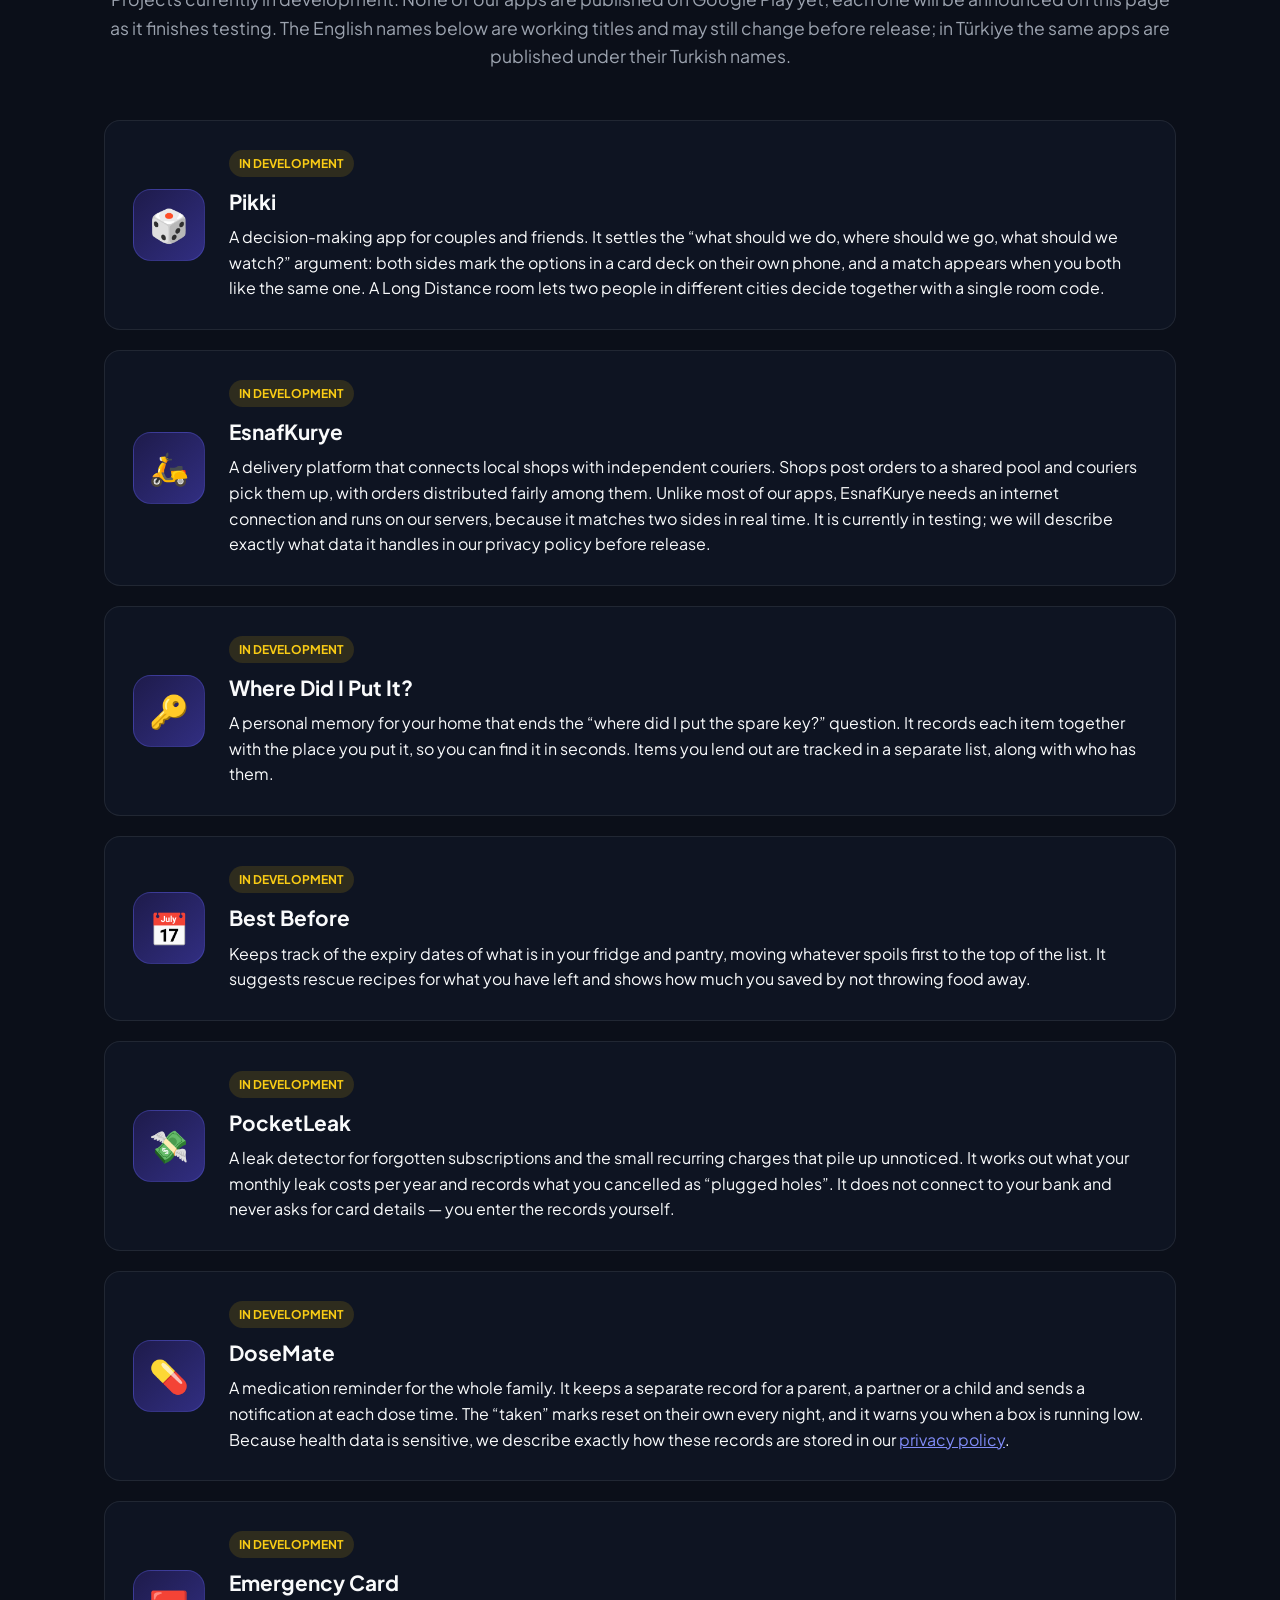
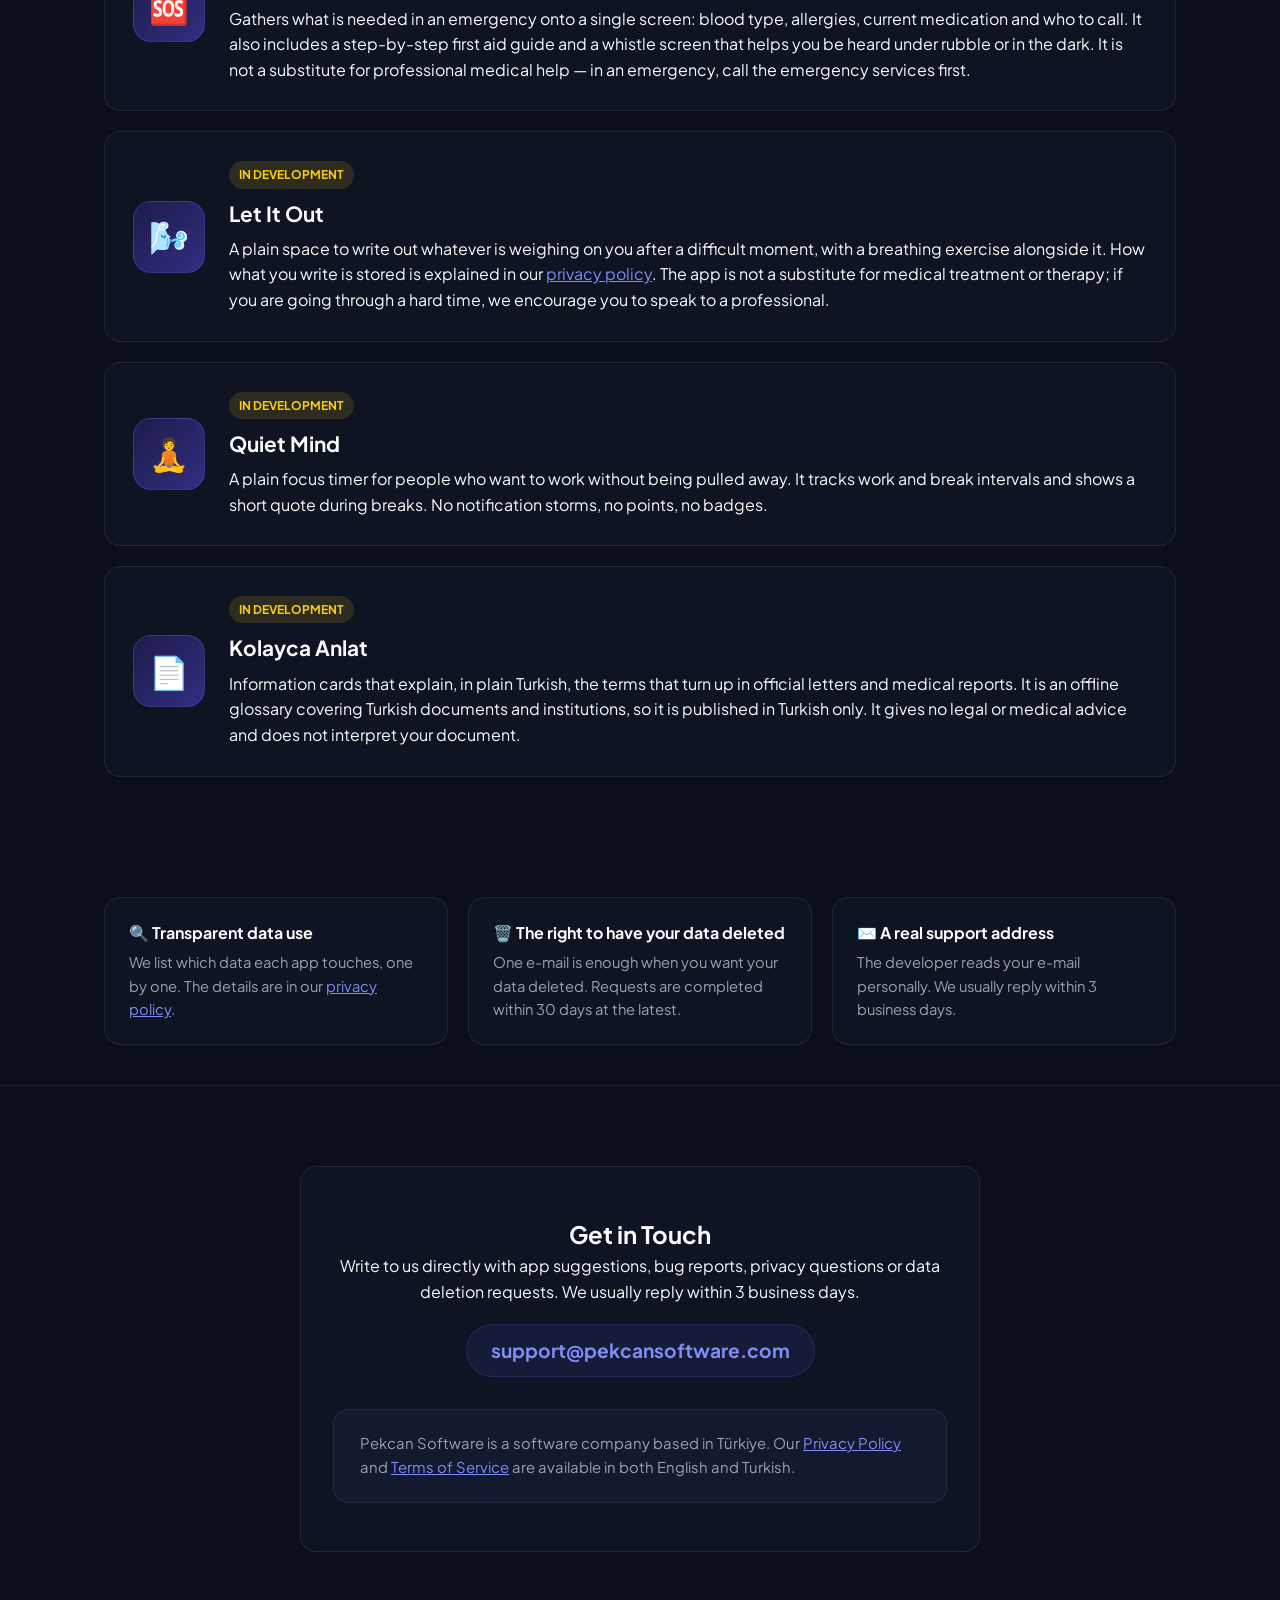
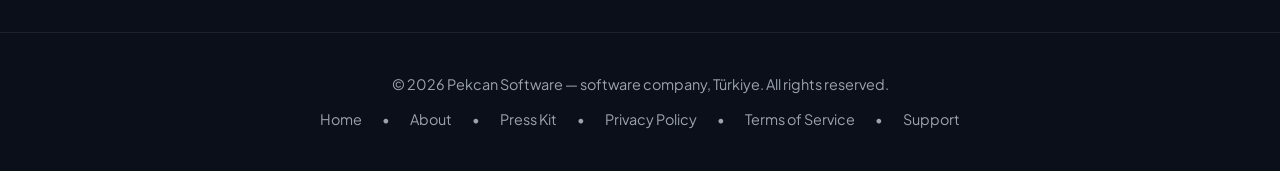
==== commit 17be354d: "Add files via upload" ====
--- a/index.html
+++ b/index.html
@@ -1,1016 +1,1016 @@
-<!DOCTYPE html>
-<html lang="en" data-lang="en">
-<head>
-    <meta charset="UTF-8">
-    <meta name="viewport" content="width=device-width, initial-scale=1.0">
-    <title>Pekcan Software | Mobile Apps &amp; Software Development</title>
-    <meta name="description" content="Pekcan Software - an independent studio building Android apps that need no account, show no ads and mostly work offline.">
-    <meta name="theme-color" content="#0b0f19">
-    <link rel="canonical" href="https://pekcansoftware.com/">
-    <link rel="icon" href="data:image/svg+xml,%3Csvg xmlns='http://www.w3.org/2000/svg' viewBox='0 0 64 64'%3E%3Crect width='64' height='64' rx='14' fill='%236366f1'/%3E%3Ctext x='32' y='45' font-family='Segoe UI,Arial,sans-serif' font-size='38' font-weight='bold' fill='white' text-anchor='middle'%3EP%3C/text%3E%3C/svg%3E">
-    <meta property="og:type" content="website">
-    <meta property="og:title" content="Pekcan Software">
-    <meta property="og:description" content="An independent studio building user-focused, privacy-respecting mobile apps for Google Play.">
-    <meta property="og:url" content="https://pekcansoftware.com/">
-    <meta property="og:image" content="https://pekcansoftware.com/assets/og-image.png">
-    <meta name="twitter:card" content="summary_large_image">
-    <link rel="preconnect" href="https://fonts.googleapis.com">
-    <link rel="preconnect" href="https://fonts.gstatic.com" crossorigin>
-    <link href="https://fonts.googleapis.com/css2?family=Plus+Jakarta+Sans:wght@400;500;600;700;800&display=swap" rel="stylesheet">
-    <style>
-        :root {
-            --bg-primary: #0b0f19;
-            --bg-secondary: #111827;
-            --bg-card: rgba(17, 24, 39, 0.7);
-            --border-color: rgba(255, 255, 255, 0.08);
-            --text-primary: #f9fafb;
-            --text-secondary: #9ca3af;
-            --accent: #6366f1;
-            --accent-hover: #4f46e5;
-            --accent-gradient: linear-gradient(135deg, #6366f1 0%, #a855f7 100%);
-            --radius: 16px;
-        }
-
-        * {
-            margin: 0;
-            padding: 0;
-            box-sizing: border-box;
-            font-family: 'Plus Jakarta Sans', -apple-system, BlinkMacSystemFont, sans-serif;
-        }
-
-        body {
-            background-color: var(--bg-primary);
-            color: var(--text-primary);
-            line-height: 1.6;
-            overflow-x: hidden;
-        }
-
-        /* Arka Plan Efekti */
-        .glow-bg {
-            position: fixed;
-            top: -200px;
-            left: 50%;
-            transform: translateX(-50%);
-            width: 800px;
-            height: 500px;
-            background: radial-gradient(circle, rgba(99, 102, 241, 0.18) 0%, rgba(168, 85, 247, 0.05) 50%, transparent 70%);
-            filter: blur(80px);
-            z-index: -1;
-            pointer-events: none;
-        }
-
-        .container {
-            max-width: 1120px;
-            margin: 0 auto;
-            padding: 0 24px;
-        }
-
-        /* Navbar */
-        nav {
-            position: sticky;
-            top: 0;
-            backdrop-filter: blur(12px);
-            background: rgba(11, 15, 25, 0.75);
-            border-bottom: 1px solid var(--border-color);
-            z-index: 100;
-        }
-
-        .nav-content {
-            display: flex;
-            justify-content: space-between;
-            align-items: center;
-            height: 72px;
-        }
-
-        .logo {
-            display: flex;
-            align-items: center;
-            gap: 12px;
-            text-decoration: none;
-            color: var(--text-primary);
-            font-size: 1.25rem;
-            font-weight: 800;
-            letter-spacing: -0.5px;
-        }
-
-        .logo-badge {
-            width: 38px;
-            height: 38px;
-            background: var(--accent-gradient);
-            border-radius: 10px;
-            display: flex;
-            align-items: center;
-            justify-content: center;
-            color: white;
-            font-weight: 800;
-            box-shadow: 0 4px 14px rgba(99, 102, 241, 0.35);
-        }
-
-        .nav-links {
-            display: flex;
-            gap: 24px;
-            align-items: center;
-        }
-
-        .nav-links a {
-            color: var(--text-secondary);
-            text-decoration: none;
-            font-weight: 500;
-            font-size: 0.95rem;
-            transition: color 0.2s ease;
-        }
-
-        .nav-links a:hover {
-            color: var(--text-primary);
-        }
-
-        .nav-btn {
-            background: rgba(255, 255, 255, 0.06);
-            border: 1px solid var(--border-color);
-            color: var(--text-primary) !important;
-            padding: 8px 18px;
-            border-radius: 99px;
-            transition: all 0.2s ease;
-        }
-
-        .nav-btn:hover {
-            background: rgba(255, 255, 255, 0.12);
-        }
-
-        /* Hero */
-        .hero {
-            padding: 100px 0 70px;
-            text-align: center;
-        }
-
-        .tagline-pill {
-            display: inline-flex;
-            align-items: center;
-            gap: 8px;
-            background: rgba(99, 102, 241, 0.1);
-            border: 1px solid rgba(99, 102, 241, 0.3);
-            color: #c7d2fe;
-            padding: 6px 16px;
-            border-radius: 99px;
-            font-size: 0.875rem;
-            font-weight: 600;
-            margin-bottom: 24px;
-        }
-
-        .hero h1 {
-            font-size: 3.5rem;
-            font-weight: 800;
-            letter-spacing: -1.5px;
-            line-height: 1.15;
-            margin-bottom: 24px;
-        }
-
-        .hero h1 span {
-            background: var(--accent-gradient);
-            -webkit-background-clip: text;
-            -webkit-text-fill-color: transparent;
-        }
-
-        .hero p {
-            font-size: 1.2rem;
-            color: var(--text-secondary);
-            max-width: 640px;
-            margin: 0 auto 36px;
-        }
-
-        .hero-actions {
-            display: flex;
-            gap: 16px;
-            justify-content: center;
-            flex-wrap: wrap;
-        }
-
-        .btn-primary {
-            background: var(--accent-gradient);
-            color: white;
-            padding: 14px 28px;
-            border-radius: 99px;
-            text-decoration: none;
-            font-weight: 600;
-            font-size: 1rem;
-            box-shadow: 0 4px 20px rgba(99, 102, 241, 0.35);
-            transition: transform 0.2s ease, box-shadow 0.2s ease;
-        }
-
-        .btn-primary:hover {
-            transform: translateY(-2px);
-            box-shadow: 0 6px 24px rgba(99, 102, 241, 0.45);
-        }
-
-        .btn-secondary {
-            background: var(--bg-card);
-            border: 1px solid var(--border-color);
-            color: var(--text-primary);
-            padding: 14px 28px;
-            border-radius: 99px;
-            text-decoration: none;
-            font-weight: 600;
-            font-size: 1rem;
-            transition: background 0.2s ease;
-        }
-
-        .btn-secondary:hover {
-            background: rgba(255, 255, 255, 0.05);
-        }
-
-        /* Değerlerimiz / Özellikler */
-        .features {
-            padding: 70px 0;
-            border-top: 1px solid var(--border-color);
-        }
-
-        .grid {
-            display: grid;
-            grid-template-columns: repeat(auto-fit, minmax(300px, 1fr));
-            gap: 24px;
-        }
-
-        .card {
-            background: var(--bg-card);
-            backdrop-filter: blur(10px);
-            border: 1px solid var(--border-color);
-            border-radius: var(--radius);
-            padding: 32px;
-            transition: border-color 0.2s ease, transform 0.2s ease;
-        }
-
-        .card:hover {
-            border-color: rgba(99, 102, 241, 0.4);
-            transform: translateY(-4px);
-        }
-
-        .card-icon {
-            width: 48px;
-            height: 48px;
-            border-radius: 12px;
-            background: rgba(99, 102, 241, 0.12);
-            display: flex;
-            align-items: center;
-            justify-content: center;
-            font-size: 1.5rem;
-            margin-bottom: 20px;
-        }
-
-        .card h3 {
-            font-size: 1.25rem;
-            font-weight: 700;
-            margin-bottom: 12px;
-        }
-
-        .card p {
-            color: var(--text-secondary);
-            font-size: 0.95rem;
-        }
-
-        /* Projeler / Vitrin */
-        .showcase {
-            padding: 80px 0;
-            border-top: 1px solid var(--border-color);
-        }
-
-        .section-header {
-            text-align: center;
-            margin-bottom: 50px;
-        }
-
-        .section-header h2 {
-            font-size: 2.25rem;
-            font-weight: 800;
-            letter-spacing: -0.5px;
-            margin-bottom: 12px;
-        }
-
-        .section-header p {
-            color: var(--text-secondary);
-            font-size: 1.1rem;
-        }
-
-        .app-card {
-            display: flex;
-            align-items: center;
-            gap: 24px;
-            background: var(--bg-card);
-            border: 1px solid var(--border-color);
-            border-radius: var(--radius);
-            padding: 28px;
-            margin-bottom: 20px;
-        }
-
-        .app-icon {
-            width: 72px;
-            height: 72px;
-            border-radius: 18px;
-            background: linear-gradient(135deg, #1e1b4b 0%, #312e81 100%);
-            border: 1px solid rgba(99, 102, 241, 0.3);
-            display: flex;
-            align-items: center;
-            justify-content: center;
-            font-size: 2rem;
-            flex-shrink: 0;
-        }
-
-        .app-info {
-            flex: 1;
-        }
-
-        .app-info h4 {
-            font-size: 1.3rem;
-            font-weight: 700;
-            margin-bottom: 6px;
-        }
-
-        .badge-soon {
-            display: inline-block;
-            background: rgba(234, 179, 8, 0.15);
-            color: #facc15;
-            padding: 4px 10px;
-            border-radius: 99px;
-            font-size: 0.75rem;
-            font-weight: 700;
-            margin-bottom: 8px;
-            text-transform: uppercase;
-        }
-
-        .badge-live {
-            display: inline-block;
-            background: rgba(16, 185, 129, 0.15);
-            color: #34d399;
-            padding: 4px 10px;
-            border-radius: 99px;
-            font-size: 0.75rem;
-            font-weight: 700;
-            margin-bottom: 8px;
-            text-transform: uppercase;
-        }
-
-        .app-meta {
-            display: flex;
-            flex-wrap: wrap;
-            gap: 8px;
-            margin-top: 12px;
-        }
-
-        .tag {
-            font-size: 0.75rem;
-            padding: 3px 10px;
-            border-radius: 99px;
-            border: 1px solid var(--border-color);
-            color: var(--text-secondary);
-            background: rgba(255, 255, 255, 0.03);
-        }
-
-        .tag-good {
-            border-color: rgba(16, 185, 129, 0.3);
-            color: #34d399;
-            background: rgba(16, 185, 129, 0.08);
-        }
-
-        .trust {
-            padding: 20px 0 40px;
-        }
-
-        .trust-grid {
-            display: grid;
-            grid-template-columns: repeat(auto-fit, minmax(240px, 1fr));
-            gap: 20px;
-        }
-
-        .trust-item {
-            padding: 22px 24px;
-            background: var(--bg-card);
-            border: 1px solid var(--border-color);
-            border-radius: var(--radius);
-        }
-
-        .trust-item h4 {
-            font-size: 1rem;
-            margin-bottom: 6px;
-        }
-
-        .trust-item p {
-            color: var(--text-secondary);
-            font-size: 0.92rem;
-        }
-
-        .en-block {
-            margin-top: 32px;
-            padding: 22px 26px;
-            border: 1px solid var(--border-color);
-            border-radius: var(--radius);
-            background: rgba(99, 102, 241, 0.06);
-            font-size: 0.93rem;
-            color: var(--text-secondary);
-            text-align: left;
-        }
-
-        .en-block strong {
-            color: var(--text-primary);
-        }
-
-        .disclaimer {
-            margin-top: 28px;
-            padding: 20px 24px;
-            border: 1px solid rgba(234, 179, 8, 0.25);
-            background: rgba(234, 179, 8, 0.06);
-            border-radius: var(--radius);
-            font-size: 0.92rem;
-            color: var(--text-secondary);
-        }
-
-        .disclaimer strong {
-            color: #facc15;
-        }
-
-        /* İletişim */
-        .contact {
-            padding: 80px 0;
-            border-top: 1px solid var(--border-color);
-            text-align: center;
-        }
-
-        .contact-box {
-            background: var(--bg-card);
-            border: 1px solid var(--border-color);
-            border-radius: var(--radius);
-            padding: 48px 32px;
-            max-width: 680px;
-            margin: 0 auto;
-        }
-
-        .contact-email {
-            display: inline-block;
-            margin-top: 20px;
-            font-size: 1.2rem;
-            font-weight: 700;
-            color: #818cf8;
-            text-decoration: none;
-            padding: 10px 24px;
-            background: rgba(99, 102, 241, 0.1);
-            border-radius: 99px;
-            border: 1px solid rgba(99, 102, 241, 0.2);
-            transition: all 0.2s ease;
-        }
-
-        .contact-email:hover {
-            background: rgba(99, 102, 241, 0.2);
-        }
-
-        /* Footer */
-        footer {
-            border-top: 1px solid var(--border-color);
-            padding: 40px 0;
-            color: var(--text-secondary);
-            font-size: 0.9rem;
-            text-align: center;
-        }
-
-        .footer-links {
-            display: flex;
-            justify-content: center;
-            gap: 20px;
-            margin-top: 12px;
-        }
-
-        .footer-links a {
-            color: var(--text-secondary);
-            text-decoration: none;
-            transition: color 0.2s ease;
-        }
-
-        .footer-links a:hover {
-            color: var(--text-primary);
-        }
-
-        @media (max-width: 768px) {
-            .container {
-                padding: 0 18px;
-            }
-
-            /* Iki satirlik menu yapiskan kalinca ekranin ucte birini
-               kapliyordu; mobilde akisla birlikte yukari kaysin. */
-            nav {
-                position: static;
-            }
-
-            [id] {
-                scroll-margin-top: 16px;
-            }
-
-            /* Menu: gizlemek yerine iki satira sigdir.
-               Onceden display:none idi ve Gizlilik/Sartlar sayfalarina
-               mobilde basliktan ulasmak mumkun degildi. */
-            .nav-content {
-                flex-direction: column;
-                height: auto;
-                gap: 12px;
-                padding-top: 14px;
-                padding-bottom: 14px;
-            }
-
-            .nav-links {
-                display: flex;
-                flex-wrap: wrap;
-                justify-content: center;
-                gap: 10px 18px;
-            }
-
-            .nav-links a {
-                font-size: 0.85rem;
-            }
-
-            .nav-btn {
-                padding: 6px 14px;
-                font-size: 0.85rem;
-            }
-
-            /* Hero: basligi kucult, metni sola hizala */
-            .hero {
-                padding: 40px 0 44px;
-                text-align: left;
-            }
-
-            .hero h1 {
-                font-size: 2rem;
-                letter-spacing: -0.5px;
-                margin-bottom: 14px;
-            }
-
-            .hero p {
-                font-size: 1rem;
-            }
-
-            .tagline-pill {
-                font-size: 0.8rem;
-            }
-
-            .hero-actions {
-                justify-content: stretch;
-                gap: 10px;
-            }
-
-            .hero-actions a {
-                flex: 1 1 100%;
-                text-align: center;
-            }
-
-            /* Bolum bosluklari */
-            .features,
-            .showcase,
-            .contact {
-                padding: 44px 0;
-            }
-
-            .trust {
-                padding: 12px 0 40px;
-            }
-
-            .section-header {
-                text-align: left;
-                margin-bottom: 26px;
-            }
-
-            .section-header h2 {
-                font-size: 1.6rem;
-            }
-
-            .grid,
-            .trust-grid {
-                gap: 14px;
-            }
-
-            .card {
-                padding: 22px;
-            }
-
-            /* Uygulama kartlari: ikon ustte, metin SOLA hizali.
-               Ortali paragraf mobilde okunmuyordu. */
-            .app-card {
-                flex-direction: column;
-                align-items: flex-start;
-                text-align: left;
-                gap: 14px;
-                padding: 20px;
-                margin-bottom: 14px;
-            }
-
-            .app-icon {
-                width: 52px;
-                height: 52px;
-                border-radius: 14px;
-                font-size: 1.5rem;
-                flex-shrink: 0;
-            }
-
-            .app-info h4 {
-                font-size: 1.15rem;
-            }
-
-            .app-info p {
-                font-size: 0.95rem;
-            }
-
-            /* Iletisim */
-            .contact-box {
-                padding: 30px 22px;
-            }
-
-            .contact-email {
-                font-size: 1rem;
-                word-break: break-all;
-            }
-
-            .en-block {
-                padding: 18px 20px;
-            }
-
-            footer .footer-links {
-                flex-direction: column;
-                gap: 8px;
-            }
-
-            footer .footer-links span {
-                display: none;
-            }
-        }
-
-        [id] {
-            scroll-margin-top: 96px;
-        }
-
-        html {
-            scroll-behavior: smooth;
-        }
-    
-        /* ---- Dil degistirme ---- */
-        html[data-lang="en"] .t-tr { display: none !important; }
-        html[data-lang="tr"] .t-en { display: none !important; }
-
-        .lang-btn {
-            background: transparent;
-            border: 1px solid var(--border, rgba(255,255,255,0.14));
-            color: inherit;
-            font: inherit;
-            font-weight: 600;
-            padding: 0.5rem 0.85rem;
-            border-radius: 10px;
-            cursor: pointer;
-            display: inline-flex;
-            align-items: center;
-            gap: 0.4rem;
-            transition: background 0.2s, border-color 0.2s;
-        }
-        .lang-btn:hover,
-        .lang-btn:focus-visible {
-            background: rgba(129, 140, 248, 0.14);
-            border-color: #818cf8;
-        }
-    </style>
-</head>
-<body>
-
-    <div class="glow-bg"></div>
-
-    <!-- Navigasyon -->
-    <nav>
-        <div class="container nav-content">
-            <a href="index.html" class="logo">
-                <div class="logo-badge">P</div>
-                <span>Pekcan Software</span>
-            </a>
-            <div class="nav-links">
-                <a href="#about" class="t-en">About</a>
-                <a href="#about" class="t-tr">Hakkımızda</a>
-                <a href="#apps" class="t-en">Apps</a>
-                <a href="#apps" class="t-tr">Uygulamalar</a>
-                <a href="press.html" class="t-en">Press Kit</a>
-                <a href="press.html" class="t-tr">Basın Kiti</a>
-                <a href="privacy.html" class="t-en">Privacy</a>
-                <a href="privacy.html" class="t-tr">Gizlilik</a>
-                <a href="terms.html" class="t-en">Terms</a>
-                <a href="terms.html" class="t-tr">Kullanım Şartları</a>
-                <a href="#contact" class="nav-btn t-en">Contact</a>
-                <a href="#contact" class="nav-btn t-tr">İletişim</a>
-                <button type="button" id="langBtn" class="lang-btn"
-                        aria-label="Change language / Dili değiştir">
-                    <span aria-hidden="true">🌐</span><span id="langBtnText">Türkçe</span>
-                </button>
-            </div>
-        </div>
-    </nav>
-
-    <!-- Hero Bölümü -->
-    <section class="hero">
-        <div class="container">
-            <div class="tagline-pill t-en">
-                <span>⚡</span> Android &amp; Mobile Solutions
-            </div>
-            <div class="tagline-pill t-tr">
-                <span>⚡</span> Android &amp; Mobil Çözümler
-            </div>
-            <h1 class="t-en">Apps That Make<br><span>Everyday Life Easier</span></h1>
-            <h1 class="t-tr">Günlük Hayatı<br><span>Kolaylaştıran Uygulamalar</span></h1>
-            <p class="t-en">Pekcan Software is an independent software studio building small Android apps, each focused on doing one thing well. Our privacy policy states, app by app, exactly what data each one uses, and we update it whenever that changes.</p>
-            <p class="t-tr">Pekcan Software, tek bir işi iyi yapmaya odaklanan küçük Android uygulamaları geliştiren bağımsız bir yazılım girişimidir. Her uygulamanın hangi veriyi nasıl kullandığını gizlilik politikamızda açıkça yazar, değiştiğinde güncelleriz.</p>
-            <div class="hero-actions">
-                <a href="#apps" class="btn-primary t-en">Explore Projects</a>
-                <a href="#apps" class="btn-primary t-tr">Projeleri İncele</a>
-                <a href="privacy.html" class="btn-secondary t-en">Privacy &amp; Security</a>
-                <a href="privacy.html" class="btn-secondary t-tr">Gizlilik &amp; Güvenlik</a>
-            </div>
-        </div>
-    </section>
-
-    <!-- Değerler -->
-    <section class="features" id="about">
-        <div class="container">
-            <div class="grid">
-                <div class="card">
-                    <div class="card-icon">🎯</div>
-                    <h3 class="t-en">Simple and Focused</h3>
-                    <h3 class="t-tr">Sade ve Odaklı</h3>
-                    <p class="t-en">Each app is designed to do one thing well. Instead of piling on features, we build screens where you can tell what to do the moment you open them.</p>
-                    <p class="t-tr">Her uygulama tek bir işi iyi yapmak için tasarlanır. Gereksiz özellik yığmak yerine, açtığınızda ne yapacağını hemen anladığınız arayüzler kurmayı tercih ediyoruz.</p>
-                </div>
-                <div class="card">
-                    <div class="card-icon">👤</div>
-                    <h3 class="t-en">Who We Are</h3>
-                    <h3 class="t-tr">Biz Kimiz</h3>
-                    <p class="t-en">An independent developer based in Türkiye. Read the <a href="about.html" style="color:#818cf8;">about page</a> or see our <a href="press.html" style="color:#818cf8;">press kit</a>.</p>
-                    <p class="t-tr">Türkiye merkezli bağımsız bir geliştirici. <a href="about.html" style="color:#818cf8;">Hakkımızda sayfasını</a> okuyun ya da <a href="press.html" style="color:#818cf8;">basın kitimize</a> göz atın.</p>
-                </div>
-                <div class="card">
-                    <div class="card-icon">📖</div>
-                    <h3 class="t-en">Plain Language</h3>
-                    <h3 class="t-tr">Açık Anlatım</h3>
-                    <p class="t-en">Our privacy policy lists, app by app, which data each one touches. If an app's data use changes, we update that page before the release goes out.</p>
-                    <p class="t-tr">Hangi uygulamanın hangi veriye dokunduğunu gizlilik politikamızda uygulama uygulama yazıyoruz. Bir uygulamanın veri kullanımı değişirse, yayınlanmadan önce burayı güncelliyoruz.</p>
-                </div>
-                <div class="card">
-                    <div class="card-icon">🌍</div>
-                    <h3 class="t-en">Growing Language Support</h3>
-                    <h3 class="t-tr">Genişleyen Dil Desteği</h3>
-                    <p class="t-en">We do not limit our apps to a single language. English comes first, other languages are added step by step, and right-to-left scripts are taken into account.</p>
-                    <p class="t-tr">Uygulamalarımızı tek dille sınırlamıyoruz. İngilizce başta olmak üzere yeni dilleri kademeli olarak ekliyor, sağdan sola yazılan dilleri de gözetiyoruz.</p>
-                </div>
-            </div>
-        </div>
-    </section>
-
-    <!-- Uygulamalar -->
-    <section class="showcase" id="apps">
-        <div class="container">
-            <div class="section-header">
-                <h2 class="t-en">Our Apps &amp; Projects</h2>
-                <h2 class="t-tr">Uygulamalarımız &amp; Projeler</h2>
-                <p class="t-en">Projects currently in development. None of our apps are published on Google Play yet; each one will be announced on this page as it finishes testing. The English names below are working titles and may still change before release; in Türkiye the same apps are published under their Turkish names.</p>
-                <p class="t-tr">Geliştirme sürecindeki projelerimiz. Henüz Google Play Store'da yayında olan bir uygulamamız bulunmuyor; her biri testlerini tamamladıkça bu sayfada duyurulacaktır.</p>
-            </div>
-
-            <div class="app-card">
-                <div class="app-icon">🎲</div>
-                <div class="app-info">
-                    <span class="badge-soon t-en">In Development</span>
-                    <span class="badge-soon t-tr">Geliştirme Aşamasında</span>
-                    <h4 class="t-en">Up to Us</h4>
-                    <h4 class="t-tr">Napsak</h4>
-                    <p class="t-en">A decision-making app for couples and friends. It settles the &ldquo;what should we do, where should we go, what should we watch?&rdquo; argument: both sides mark the options in a card deck on their own phone, and a match appears when you both like the same one. A Long Distance room lets two people in different cities decide together with a single room code.</p>
-                    <p class="t-tr">Çiftler ve arkadaşlar için karar verme uygulaması. &ldquo;Bugün ne yapsak, nereye gitsek, ne izlesek?&rdquo; tartışmasını bitirir: iki taraf da kart destesindeki seçenekleri kendi telefonunda işaretler, ortak beğeni çıktığında eşleşme oluşur. Uzak Mesafe odası sayesinde farklı şehirlerdeki iki kişi de bir oda koduyla aynı anda karar verebilir.</p>
-                </div>
-            </div>
-
-            <div class="app-card">
-                <div class="app-icon">🛵</div>
-                <div class="app-info">
-                    <span class="badge-soon t-en">In Development</span>
-                    <span class="badge-soon t-tr">Geliştirme Aşamasında</span>
-                    <h4 class="t-en">EsnafKurye</h4>
-                    <h4 class="t-tr">EsnafKurye</h4>
-                    <p class="t-en">A delivery platform that connects local shops with independent couriers. Shops post orders to a shared pool and couriers pick them up, with orders distributed fairly among them. Unlike most of our apps, EsnafKurye needs an internet connection and runs on our servers, because it matches two sides in real time. It is currently in testing; we will describe exactly what data it handles in our privacy policy before release.</p>
-                    <p class="t-tr">Yerel esnafı bağımsız kuryelerle buluşturan teslimat platformu. Esnaf siparişi ortak bir havuza bırakır, kuryeler havuzdan alır; siparişler kuryeler arasında adil dağıtılır. Çoğu uygulamamızdan farklı olarak EsnafKurye, iki tarafı anlık eşleştirdiği için internet bağlantısı gerektirir ve sunucularımız üzerinde çalışır. Şu an test aşamasındadır; yayından önce hangi verileri işlediğini gizlilik politikamızda ayrıntılı açıklayacağız.</p>
-                </div>
-            </div>
-
-            <div class="app-card">
-                <div class="app-icon">🔑</div>
-                <div class="app-info">
-                    <span class="badge-soon t-en">In Development</span>
-                    <span class="badge-soon t-tr">Geliştirme Aşamasında</span>
-                    <h4 class="t-en">Where Did I Put It?</h4>
-                    <h4 class="t-tr">Nereye Koydum?</h4>
-                    <p class="t-en">A personal memory for your home that ends the &ldquo;where did I put the spare key?&rdquo; question. It records each item together with the place you put it, so you can find it in seconds. Items you lend out are tracked in a separate list, along with who has them.</p>
-                    <p class="t-tr">&ldquo;Yedek anahtarı nereye kaldırmıştım?&rdquo; sorusunu bitiren kişisel ev hafızası. Eşyaları kaldırdığınız yerle birlikte kaydeder, aradığınızda saniyeler içinde bulmanızı sağlar. Ödünç verdiğiniz eşyaları kimde olduğuyla birlikte ayrı bir listede takip eder.</p>
-                </div>
-            </div>
-
-            <div class="app-card">
-                <div class="app-icon">📅</div>
-                <div class="app-info">
-                    <span class="badge-soon t-en">In Development</span>
-                    <span class="badge-soon t-tr">Geliştirme Aşamasında</span>
-                    <h4 class="t-en">Best Before</h4>
-                    <h4 class="t-tr">SonGün</h4>
-                    <p class="t-en">Keeps track of the expiry dates of what is in your fridge and pantry, moving whatever spoils first to the top of the list. It suggests rescue recipes for what you have left and shows how much you saved by not throwing food away.</p>
-                    <p class="t-tr">Buzdolabınızdaki ve kilerinizdeki ürünlerin son kullanma tarihini takip eder; bozulmaya en yakın olanı listenin başına alır. Elinizde kalanlarla yapabileceğiniz kurtarma tarifleri önerir ve israfı önleyerek biriktirdiğiniz tutarı gösterir.</p>
-                </div>
-            </div>
-
-            <div class="app-card">
-                <div class="app-icon">💸</div>
-                <div class="app-info">
-                    <span class="badge-soon t-en">In Development</span>
-                    <span class="badge-soon t-tr">Geliştirme Aşamasında</span>
-                    <h4 class="t-en">PocketLeak</h4>
-                    <h4 class="t-tr">Cebimdeki Delik</h4>
-                    <p class="t-en">A leak detector for forgotten subscriptions and the small recurring charges that pile up unnoticed. It works out what your monthly leak costs per year and records what you cancelled as &ldquo;plugged holes&rdquo;. It does not connect to your bank and never asks for card details — you enter the records yourself.</p>
-                    <p class="t-tr">Unuttuğunuz abonelikleri ve fark etmeden biriken küçük düzenli harcamaları ortaya çıkaran sızıntı dedektifi. Aylık kaçağınızın yıllık karşılığını hesaplar, iptal ettiklerinizi &ldquo;kapatılan delikler&rdquo; olarak kaydeder. Banka hesabınıza bağlanmaz, kart bilgisi istemez — kayıtları siz girersiniz.</p>
-                </div>
-            </div>
-
-            <div class="app-card">
-                <div class="app-icon">💊</div>
-                <div class="app-info">
-                    <span class="badge-soon t-en">In Development</span>
-                    <span class="badge-soon t-tr">Geliştirme Aşamasında</span>
-                    <h4 class="t-en">DoseMate</h4>
-                    <h4 class="t-tr">Şifa Takip</h4>
-                    <p class="t-en">A medication reminder for the whole family. It keeps a separate record for a parent, a partner or a child and sends a notification at each dose time. The &ldquo;taken&rdquo; marks reset on their own every night, and it warns you when a box is running low. Because health data is sensitive, we describe exactly how these records are stored in our <a href="privacy.html" style="color:#818cf8;">privacy policy</a>.</p>
-                    <p class="t-tr">Aile ilaç saati hatırlatıcısı. Anne, baba, eş ya da çocuk için ayrı ilaç kaydı tutar ve her doz saatinde bildirim gönderir. &ldquo;Aldım&rdquo; işareti her gece kendiliğinden sıfırlanır; kutu stoğu azalınca uyarır. Sağlık bilgileri hassas olduğu için kayıtların nasıl saklandığını <a href="privacy.html" style="color:#818cf8;">gizlilik politikamızda</a> ayrıntılı yazdık.</p>
-                </div>
-            </div>
-
-            <div class="app-card">
-                <div class="app-icon">🆘</div>
-                <div class="app-info">
-                    <span class="badge-soon t-en">In Development</span>
-                    <span class="badge-soon t-tr">Geliştirme Aşamasında</span>
-                    <h4 class="t-en">Emergency Card</h4>
-                    <h4 class="t-tr">Acil Durum Kasası</h4>
-                    <p class="t-en">Gathers what is needed in an emergency onto a single screen: blood type, allergies, current medication and who to call. It also includes a step-by-step first aid guide and a whistle screen that helps you be heard under rubble or in the dark. It is not a substitute for professional medical help — in an emergency, call the emergency services first.</p>
-                    <p class="t-tr">Acil bir anda lazım olacak bilgileri tek ekranda toplar: kan grubu, alerjiler, kullanılan ilaçlar ve aranacak kişiler. Yanında adım adım ilk yardım rehberi ve enkaz altında ya da karanlıkta duyulmayı kolaylaştıran düdük ekranı bulunur. Profesyonel tıbbi yardımın yerine geçmez — acil durumda önce 112.</p>
-                </div>
-            </div>
-
-            <div class="app-card">
-                <div class="app-icon">🌬️</div>
-                <div class="app-info">
-                    <span class="badge-soon t-en">In Development</span>
-                    <span class="badge-soon t-tr">Geliştirme Aşamasında</span>
-                    <h4 class="t-en">Let It Out</h4>
-                    <h4 class="t-tr">İçini Dök</h4>
-                    <p class="t-en">A plain space to write out whatever is weighing on you after a difficult moment, with a breathing exercise alongside it. How what you write is stored is explained in our <a href="privacy.html" style="color:#818cf8;">privacy policy</a>. The app is not a substitute for medical treatment or therapy; if you are going through a hard time, we encourage you to speak to a professional.</p>
-                    <p class="t-tr">Yoğun bir an geçirdiğinizde içinizi dökebileceğiniz sade bir alan ve eşlik eden nefes egzersizi. Yazdıklarınızın nasıl saklandığını <a href="privacy.html" style="color:#818cf8;">gizlilik politikamızda</a> açıkladık. Uygulama tıbbi tedavi veya terapi yerine geçmez; zor bir dönemden geçiyorsanız bir uzmana başvurmanızı öneririz.</p>
-                </div>
-            </div>
-
-            <div class="app-card">
-                <div class="app-icon">🧘</div>
-                <div class="app-info">
-                    <span class="badge-soon t-en">In Development</span>
-                    <span class="badge-soon t-tr">Geliştirme Aşamasında</span>
-                    <h4 class="t-en">Quiet Mind</h4>
-                    <h4 class="t-tr">Sessiz Kafa</h4>
-                    <p class="t-en">A plain focus timer for people who want to work without being pulled away. It tracks work and break intervals and shows a short quote during breaks. No notification storms, no points, no badges.</p>
-                    <p class="t-tr">Dikkat dağılmadan çalışmak isteyenler için sade bir odaklanma sayacı. Çalışma ve mola aralıklarını takip eder, molalarda kısa alıntılar gösterir. Bildirim yağmuru yok, puan yok, rozet yok.</p>
-                </div>
-            </div>
-
-            <div class="app-card">
-                <div class="app-icon">📄</div>
-                <div class="app-info">
-                    <span class="badge-soon t-en">In Development</span>
-                    <span class="badge-soon t-tr">Geliştirme Aşamasında</span>
-                    <h4 class="t-en">Kolayca Anlat</h4>
-                    <h4 class="t-tr">Kolayca Anlat</h4>
-                    <p class="t-en">Information cards that explain, in plain Turkish, the terms that turn up in official letters and medical reports. It is an offline glossary covering Turkish documents and institutions, so it is published in Turkish only. It gives no legal or medical advice and does not interpret your document.</p>
-                    <p class="t-tr">Resmi yazılarda ve tıbbi raporlarda karşınıza çıkan terimleri sade Türkçeyle açıklayan bilgi kartları. Çevrimdışı çalışan bir terim sözlüğüdür; hukuki ya da tıbbi tavsiye vermez, belgenizi yorumlamaz.</p>
-                </div>
-            </div>
-        </div>
-    </section>
-
-    <!-- Güven -->
-    <section class="trust">
-        <div class="container">
-            <div class="trust-grid">
-                <div class="trust-item">
-                    <h4 class="t-en">🔍 Transparent data use</h4>
-                    <h4 class="t-tr">🔍 Şeffaf veri kullanımı</h4>
-                    <p class="t-en">We list which data each app touches, one by one. The details are in our <a href="privacy.html" style="color:#818cf8;">privacy policy</a>.</p>
-                    <p class="t-tr">Hangi uygulamanın hangi veriye dokunduğunu tek tek listeledik. Ayrıntılar <a href="privacy.html" style="color:#818cf8;">gizlilik politikamızda</a>.</p>
-                </div>
-                <div class="trust-item">
-                    <h4 class="t-en">🗑️ The right to have your data deleted</h4>
-                    <h4 class="t-tr">🗑️ Veri silme hakkı</h4>
-                    <p class="t-en">One e-mail is enough when you want your data deleted. Requests are completed within 30 days at the latest.</p>
-                    <p class="t-tr">Verilerinizin silinmesini istediğinizde tek bir e-posta yeterli. Talepler en geç 30 gün içinde sonuçlandırılır.</p>
-                </div>
-                <div class="trust-item">
-                    <h4 class="t-en">✉️ A real support address</h4>
-                    <h4 class="t-tr">✉️ Gerçek bir destek adresi</h4>
-                    <p class="t-en">The developer reads your e-mail personally. We usually reply within 3 business days.</p>
-                    <p class="t-tr">Yazdığınız e-postayı geliştiricinin kendisi okur. Yanıt süremiz genellikle 3 iş günüdür.</p>
-                </div>
-            </div>
-        </div>
-    </section>
-
-    <!-- İletişim -->
-    <section class="contact" id="contact">
-        <div class="container">
-            <div class="contact-box">
-                <h2 class="t-en">Get in Touch</h2>
-                <h2 class="t-tr">Bize Ulaşın</h2>
-                <p class="t-en">Write to us directly with app suggestions, bug reports, privacy questions or data deletion requests. We usually reply within 3 business days.</p>
-                <p class="t-tr">Uygulama önerileri, hata bildirimleri, gizlilik soruları veya veri silme talepleriniz için doğrudan yazabilirsiniz. Yanıt süremiz genellikle 3 iş günüdür.</p>
-                <a href="mailto:support@pekcansoftware.com" class="contact-email">support@pekcansoftware.com</a>
-
-                <div class="en-block t-en">
-                    Pekcan Software is an independent mobile software developer based in Türkiye. Our <a href="privacy.html" style="color:#818cf8;">Privacy Policy</a> and <a href="terms.html" style="color:#818cf8;">Terms of Service</a> are available in both English and Turkish.
-                </div>
-                <div class="en-block t-tr">
-                    Pekcan Software, Türkiye merkezli bağımsız bir mobil yazılım geliştiricisidir. <a href="privacy.html" style="color:#818cf8;">Gizlilik Politikası</a> ve <a href="terms.html" style="color:#818cf8;">Kullanım Şartları</a> metinleri hem Türkçe hem İngilizce olarak yayımlanmıştır.
-                </div>
-            </div>
-        </div>
-    </section>
-
-    <!-- Alt Bilgi -->
-    <footer>
-        <div class="container">
-            <p class="t-en">&copy; 2026 Pekcan Software &mdash; independent mobile software developer, Türkiye. All rights reserved.</p>
-            <p class="t-tr">&copy; 2026 Pekcan Software &mdash; bağımsız mobil yazılım geliştiricisi, Türkiye. Tüm hakları saklıdır.</p>
-            <div class="footer-links">
-                <a href="index.html" class="t-en">Home</a>
-                <a href="index.html" class="t-tr">Ana Sayfa</a>
-                <span>&bull;</span>
-                <a href="about.html" class="t-en">About</a>
-                <a href="about.html" class="t-tr">Hakkımızda</a>
-                <span>&bull;</span>
-                <a href="press.html" class="t-en">Press Kit</a>
-                <a href="press.html" class="t-tr">Basın Kiti</a>
-                <span>&bull;</span>
-                <a href="privacy.html" class="t-en">Privacy Policy</a>
-                <a href="privacy.html" class="t-tr">Gizlilik Politikası</a>
-                <span>&bull;</span>
-                <a href="terms.html" class="t-en">Terms of Service</a>
-                <a href="terms.html" class="t-tr">Kullanım Şartları</a>
-                <span>&bull;</span>
-                <a href="mailto:support@pekcansoftware.com" class="t-en">Support</a>
-                <a href="mailto:support@pekcansoftware.com" class="t-tr">Destek</a>
-            </div>
-        </div>
-    </footer>
-
-    <script>
-    // Dil secimi. Sayfa Ingilizce yaziliydigi icin JS calismasa da
-    // dogru goruntuleniyor; burasi yalnizca Turkceye gecisi saglar.
-    (function () {
-        var ANAHTAR = 'ps_dil';
-        var kok = document.documentElement;
-        var dugme = document.getElementById('langBtn');
-        var dugmeYazi = document.getElementById('langBtnText');
-        var basliklar = { en: 'Pekcan Software | Mobile Apps & Software Development',
-                          tr: 'Pekcan Software | Mobil Uygulama ve Yazılım Geliştirme' };
-
-        function uygula(dil) {
-            kok.setAttribute('data-lang', dil);
-            kok.setAttribute('lang', dil);
-            document.title = basliklar[dil];
-            // Dugme her zaman GECILECEK dili yazar.
-            dugmeYazi.textContent = dil === 'en' ? 'Türkçe' : 'English';
-            dugme.setAttribute('lang', dil === 'en' ? 'tr' : 'en');
-        }
-
-        // Ziyaretcinin dili. Siralama: (1) daha once yaptigi secim,
-        // (2) tarayici dili, (3) Ingilizce. Su an tr ve en var; yeni dil
-        // eklenince yalnizca DILLER dizisine yazmak yetiyor.
-        var DILLER = ['en', 'tr'];
-
-        function tarayiciDili() {
-            var liste = navigator.languages || [navigator.language || 'en'];
-            for (var i = 0; i < liste.length; i++) {
-                var kisa = String(liste[i]).toLowerCase().split('-')[0];
-                if (DILLER.indexOf(kisa) >= 0) { return kisa; }
-            }
-            return 'en';
-        }
-
-        var secili = null;
-        try { secili = localStorage.getItem(ANAHTAR); } catch (e) { /* gizli sekme */ }
-        uygula(DILLER.indexOf(secili) >= 0 ? secili : tarayiciDili());
-
-        dugme.addEventListener('click', function () {
-            var yeni = kok.getAttribute('data-lang') === 'en' ? 'tr' : 'en';
-            uygula(yeni);
-            try { localStorage.setItem(ANAHTAR, yeni); } catch (e) { /* yazilamadi */ }
-        });
-    })();
-    </script>
-
-</body>
-</html>
+<!DOCTYPE html>
+<html lang="en" data-lang="en">
+<head>
+    <meta charset="UTF-8">
+    <meta name="viewport" content="width=device-width, initial-scale=1.0">
+    <title>Pekcan Software | Software &amp; Digital Products</title>
+    <meta name="description" content="Pekcan Software - a software company building digital products that need no account, show no ads and mostly work offline.">
+    <meta name="theme-color" content="#0b0f19">
+    <link rel="canonical" href="https://pekcansoftware.com/">
+    <link rel="icon" href="data:image/svg+xml,%3Csvg xmlns='http://www.w3.org/2000/svg' viewBox='0 0 64 64'%3E%3Crect width='64' height='64' rx='14' fill='%236366f1'/%3E%3Ctext x='32' y='45' font-family='Segoe UI,Arial,sans-serif' font-size='38' font-weight='bold' fill='white' text-anchor='middle'%3EP%3C/text%3E%3C/svg%3E">
+    <meta property="og:type" content="website">
+    <meta property="og:title" content="Pekcan Software">
+    <meta property="og:description" content="A software company building user-focused, privacy-respecting digital products.">
+    <meta property="og:url" content="https://pekcansoftware.com/">
+    <meta property="og:image" content="https://pekcansoftware.com/assets/og-image.png">
+    <meta name="twitter:card" content="summary_large_image">
+    <link rel="preconnect" href="https://fonts.googleapis.com">
+    <link rel="preconnect" href="https://fonts.gstatic.com" crossorigin>
+    <link href="https://fonts.googleapis.com/css2?family=Plus+Jakarta+Sans:wght@400;500;600;700;800&display=swap" rel="stylesheet">
+    <style>
+        :root {
+            --bg-primary: #0b0f19;
+            --bg-secondary: #111827;
+            --bg-card: rgba(17, 24, 39, 0.7);
+            --border-color: rgba(255, 255, 255, 0.08);
+            --text-primary: #f9fafb;
+            --text-secondary: #9ca3af;
+            --accent: #6366f1;
+            --accent-hover: #4f46e5;
+            --accent-gradient: linear-gradient(135deg, #6366f1 0%, #a855f7 100%);
+            --radius: 16px;
+        }
+
+        * {
+            margin: 0;
+            padding: 0;
+            box-sizing: border-box;
+            font-family: 'Plus Jakarta Sans', -apple-system, BlinkMacSystemFont, sans-serif;
+        }
+
+        body {
+            background-color: var(--bg-primary);
+            color: var(--text-primary);
+            line-height: 1.6;
+            overflow-x: hidden;
+        }
+
+        /* Arka Plan Efekti */
+        .glow-bg {
+            position: fixed;
+            top: -200px;
+            left: 50%;
+            transform: translateX(-50%);
+            width: 800px;
+            height: 500px;
+            background: radial-gradient(circle, rgba(99, 102, 241, 0.18) 0%, rgba(168, 85, 247, 0.05) 50%, transparent 70%);
+            filter: blur(80px);
+            z-index: -1;
+            pointer-events: none;
+        }
+
+        .container {
+            max-width: 1120px;
+            margin: 0 auto;
+            padding: 0 24px;
+        }
+
+        /* Navbar */
+        nav {
+            position: sticky;
+            top: 0;
+            backdrop-filter: blur(12px);
+            background: rgba(11, 15, 25, 0.75);
+            border-bottom: 1px solid var(--border-color);
+            z-index: 100;
+        }
+
+        .nav-content {
+            display: flex;
+            justify-content: space-between;
+            align-items: center;
+            height: 72px;
+        }
+
+        .logo {
+            display: flex;
+            align-items: center;
+            gap: 12px;
+            text-decoration: none;
+            color: var(--text-primary);
+            font-size: 1.25rem;
+            font-weight: 800;
+            letter-spacing: -0.5px;
+        }
+
+        .logo-badge {
+            width: 38px;
+            height: 38px;
+            background: var(--accent-gradient);
+            border-radius: 10px;
+            display: flex;
+            align-items: center;
+            justify-content: center;
+            color: white;
+            font-weight: 800;
+            box-shadow: 0 4px 14px rgba(99, 102, 241, 0.35);
+        }
+
+        .nav-links {
+            display: flex;
+            gap: 24px;
+            align-items: center;
+        }
+
+        .nav-links a {
+            color: var(--text-secondary);
+            text-decoration: none;
+            font-weight: 500;
+            font-size: 0.95rem;
+            transition: color 0.2s ease;
+        }
+
+        .nav-links a:hover {
+            color: var(--text-primary);
+        }
+
+        .nav-btn {
+            background: rgba(255, 255, 255, 0.06);
+            border: 1px solid var(--border-color);
+            color: var(--text-primary) !important;
+            padding: 8px 18px;
+            border-radius: 99px;
+            transition: all 0.2s ease;
+        }
+
+        .nav-btn:hover {
+            background: rgba(255, 255, 255, 0.12);
+        }
+
+        /* Hero */
+        .hero {
+            padding: 100px 0 70px;
+            text-align: center;
+        }
+
+        .tagline-pill {
+            display: inline-flex;
+            align-items: center;
+            gap: 8px;
+            background: rgba(99, 102, 241, 0.1);
+            border: 1px solid rgba(99, 102, 241, 0.3);
+            color: #c7d2fe;
+            padding: 6px 16px;
+            border-radius: 99px;
+            font-size: 0.875rem;
+            font-weight: 600;
+            margin-bottom: 24px;
+        }
+
+        .hero h1 {
+            font-size: 3.5rem;
+            font-weight: 800;
+            letter-spacing: -1.5px;
+            line-height: 1.15;
+            margin-bottom: 24px;
+        }
+
+        .hero h1 span {
+            background: var(--accent-gradient);
+            -webkit-background-clip: text;
+            -webkit-text-fill-color: transparent;
+        }
+
+        .hero p {
+            font-size: 1.2rem;
+            color: var(--text-secondary);
+            max-width: 640px;
+            margin: 0 auto 36px;
+        }
+
+        .hero-actions {
+            display: flex;
+            gap: 16px;
+            justify-content: center;
+            flex-wrap: wrap;
+        }
+
+        .btn-primary {
+            background: var(--accent-gradient);
+            color: white;
+            padding: 14px 28px;
+            border-radius: 99px;
+            text-decoration: none;
+            font-weight: 600;
+            font-size: 1rem;
+            box-shadow: 0 4px 20px rgba(99, 102, 241, 0.35);
+            transition: transform 0.2s ease, box-shadow 0.2s ease;
+        }
+
+        .btn-primary:hover {
+            transform: translateY(-2px);
+            box-shadow: 0 6px 24px rgba(99, 102, 241, 0.45);
+        }
+
+        .btn-secondary {
+            background: var(--bg-card);
+            border: 1px solid var(--border-color);
+            color: var(--text-primary);
+            padding: 14px 28px;
+            border-radius: 99px;
+            text-decoration: none;
+            font-weight: 600;
+            font-size: 1rem;
+            transition: background 0.2s ease;
+        }
+
+        .btn-secondary:hover {
+            background: rgba(255, 255, 255, 0.05);
+        }
+
+        /* Değerlerimiz / Özellikler */
+        .features {
+            padding: 70px 0;
+            border-top: 1px solid var(--border-color);
+        }
+
+        .grid {
+            display: grid;
+            grid-template-columns: repeat(auto-fit, minmax(300px, 1fr));
+            gap: 24px;
+        }
+
+        .card {
+            background: var(--bg-card);
+            backdrop-filter: blur(10px);
+            border: 1px solid var(--border-color);
+            border-radius: var(--radius);
+            padding: 32px;
+            transition: border-color 0.2s ease, transform 0.2s ease;
+        }
+
+        .card:hover {
+            border-color: rgba(99, 102, 241, 0.4);
+            transform: translateY(-4px);
+        }
+
+        .card-icon {
+            width: 48px;
+            height: 48px;
+            border-radius: 12px;
+            background: rgba(99, 102, 241, 0.12);
+            display: flex;
+            align-items: center;
+            justify-content: center;
+            font-size: 1.5rem;
+            margin-bottom: 20px;
+        }
+
+        .card h3 {
+            font-size: 1.25rem;
+            font-weight: 700;
+            margin-bottom: 12px;
+        }
+
+        .card p {
+            color: var(--text-secondary);
+            font-size: 0.95rem;
+        }
+
+        /* Projeler / Vitrin */
+        .showcase {
+            padding: 80px 0;
+            border-top: 1px solid var(--border-color);
+        }
+
+        .section-header {
+            text-align: center;
+            margin-bottom: 50px;
+        }
+
+        .section-header h2 {
+            font-size: 2.25rem;
+            font-weight: 800;
+            letter-spacing: -0.5px;
+            margin-bottom: 12px;
+        }
+
+        .section-header p {
+            color: var(--text-secondary);
+            font-size: 1.1rem;
+        }
+
+        .app-card {
+            display: flex;
+            align-items: center;
+            gap: 24px;
+            background: var(--bg-card);
+            border: 1px solid var(--border-color);
+            border-radius: var(--radius);
+            padding: 28px;
+            margin-bottom: 20px;
+        }
+
+        .app-icon {
+            width: 72px;
+            height: 72px;
+            border-radius: 18px;
+            background: linear-gradient(135deg, #1e1b4b 0%, #312e81 100%);
+            border: 1px solid rgba(99, 102, 241, 0.3);
+            display: flex;
+            align-items: center;
+            justify-content: center;
+            font-size: 2rem;
+            flex-shrink: 0;
+        }
+
+        .app-info {
+            flex: 1;
+        }
+
+        .app-info h4 {
+            font-size: 1.3rem;
+            font-weight: 700;
+            margin-bottom: 6px;
+        }
+
+        .badge-soon {
+            display: inline-block;
+            background: rgba(234, 179, 8, 0.15);
+            color: #facc15;
+            padding: 4px 10px;
+            border-radius: 99px;
+            font-size: 0.75rem;
+            font-weight: 700;
+            margin-bottom: 8px;
+            text-transform: uppercase;
+        }
+
+        .badge-live {
+            display: inline-block;
+            background: rgba(16, 185, 129, 0.15);
+            color: #34d399;
+            padding: 4px 10px;
+            border-radius: 99px;
+            font-size: 0.75rem;
+            font-weight: 700;
+            margin-bottom: 8px;
+            text-transform: uppercase;
+        }
+
+        .app-meta {
+            display: flex;
+            flex-wrap: wrap;
+            gap: 8px;
+            margin-top: 12px;
+        }
+
+        .tag {
+            font-size: 0.75rem;
+            padding: 3px 10px;
+            border-radius: 99px;
+            border: 1px solid var(--border-color);
+            color: var(--text-secondary);
+            background: rgba(255, 255, 255, 0.03);
+        }
+
+        .tag-good {
+            border-color: rgba(16, 185, 129, 0.3);
+            color: #34d399;
+            background: rgba(16, 185, 129, 0.08);
+        }
+
+        .trust {
+            padding: 20px 0 40px;
+        }
+
+        .trust-grid {
+            display: grid;
+            grid-template-columns: repeat(auto-fit, minmax(240px, 1fr));
+            gap: 20px;
+        }
+
+        .trust-item {
+            padding: 22px 24px;
+            background: var(--bg-card);
+            border: 1px solid var(--border-color);
+            border-radius: var(--radius);
+        }
+
+        .trust-item h4 {
+            font-size: 1rem;
+            margin-bottom: 6px;
+        }
+
+        .trust-item p {
+            color: var(--text-secondary);
+            font-size: 0.92rem;
+        }
+
+        .en-block {
+            margin-top: 32px;
+            padding: 22px 26px;
+            border: 1px solid var(--border-color);
+            border-radius: var(--radius);
+            background: rgba(99, 102, 241, 0.06);
+            font-size: 0.93rem;
+            color: var(--text-secondary);
+            text-align: left;
+        }
+
+        .en-block strong {
+            color: var(--text-primary);
+        }
+
+        .disclaimer {
+            margin-top: 28px;
+            padding: 20px 24px;
+            border: 1px solid rgba(234, 179, 8, 0.25);
+            background: rgba(234, 179, 8, 0.06);
+            border-radius: var(--radius);
+            font-size: 0.92rem;
+            color: var(--text-secondary);
+        }
+
+        .disclaimer strong {
+            color: #facc15;
+        }
+
+        /* İletişim */
+        .contact {
+            padding: 80px 0;
+            border-top: 1px solid var(--border-color);
+            text-align: center;
+        }
+
+        .contact-box {
+            background: var(--bg-card);
+            border: 1px solid var(--border-color);
+            border-radius: var(--radius);
+            padding: 48px 32px;
+            max-width: 680px;
+            margin: 0 auto;
+        }
+
+        .contact-email {
+            display: inline-block;
+            margin-top: 20px;
+            font-size: 1.2rem;
+            font-weight: 700;
+            color: #818cf8;
+            text-decoration: none;
+            padding: 10px 24px;
+            background: rgba(99, 102, 241, 0.1);
+            border-radius: 99px;
+            border: 1px solid rgba(99, 102, 241, 0.2);
+            transition: all 0.2s ease;
+        }
+
+        .contact-email:hover {
+            background: rgba(99, 102, 241, 0.2);
+        }
+
+        /* Footer */
+        footer {
+            border-top: 1px solid var(--border-color);
+            padding: 40px 0;
+            color: var(--text-secondary);
+            font-size: 0.9rem;
+            text-align: center;
+        }
+
+        .footer-links {
+            display: flex;
+            justify-content: center;
+            gap: 20px;
+            margin-top: 12px;
+        }
+
+        .footer-links a {
+            color: var(--text-secondary);
+            text-decoration: none;
+            transition: color 0.2s ease;
+        }
+
+        .footer-links a:hover {
+            color: var(--text-primary);
+        }
+
+        @media (max-width: 768px) {
+            .container {
+                padding: 0 18px;
+            }
+
+            /* Iki satirlik menu yapiskan kalinca ekranin ucte birini
+               kapliyordu; mobilde akisla birlikte yukari kaysin. */
+            nav {
+                position: static;
+            }
+
+            [id] {
+                scroll-margin-top: 16px;
+            }
+
+            /* Menu: gizlemek yerine iki satira sigdir.
+               Onceden display:none idi ve Gizlilik/Sartlar sayfalarina
+               mobilde basliktan ulasmak mumkun degildi. */
+            .nav-content {
+                flex-direction: column;
+                height: auto;
+                gap: 12px;
+                padding-top: 14px;
+                padding-bottom: 14px;
+            }
+
+            .nav-links {
+                display: flex;
+                flex-wrap: wrap;
+                justify-content: center;
+                gap: 10px 18px;
+            }
+
+            .nav-links a {
+                font-size: 0.85rem;
+            }
+
+            .nav-btn {
+                padding: 6px 14px;
+                font-size: 0.85rem;
+            }
+
+            /* Hero: basligi kucult, metni sola hizala */
+            .hero {
+                padding: 40px 0 44px;
+                text-align: left;
+            }
+
+            .hero h1 {
+                font-size: 2rem;
+                letter-spacing: -0.5px;
+                margin-bottom: 14px;
+            }
+
+            .hero p {
+                font-size: 1rem;
+            }
+
+            .tagline-pill {
+                font-size: 0.8rem;
+            }
+
+            .hero-actions {
+                justify-content: stretch;
+                gap: 10px;
+            }
+
+            .hero-actions a {
+                flex: 1 1 100%;
+                text-align: center;
+            }
+
+            /* Bolum bosluklari */
+            .features,
+            .showcase,
+            .contact {
+                padding: 44px 0;
+            }
+
+            .trust {
+                padding: 12px 0 40px;
+            }
+
+            .section-header {
+                text-align: left;
+                margin-bottom: 26px;
+            }
+
+            .section-header h2 {
+                font-size: 1.6rem;
+            }
+
+            .grid,
+            .trust-grid {
+                gap: 14px;
+            }
+
+            .card {
+                padding: 22px;
+            }
+
+            /* Uygulama kartlari: ikon ustte, metin SOLA hizali.
+               Ortali paragraf mobilde okunmuyordu. */
+            .app-card {
+                flex-direction: column;
+                align-items: flex-start;
+                text-align: left;
+                gap: 14px;
+                padding: 20px;
+                margin-bottom: 14px;
+            }
+
+            .app-icon {
+                width: 52px;
+                height: 52px;
+                border-radius: 14px;
+                font-size: 1.5rem;
+                flex-shrink: 0;
+            }
+
+            .app-info h4 {
+                font-size: 1.15rem;
+            }
+
+            .app-info p {
+                font-size: 0.95rem;
+            }
+
+            /* Iletisim */
+            .contact-box {
+                padding: 30px 22px;
+            }
+
+            .contact-email {
+                font-size: 1rem;
+                word-break: break-all;
+            }
+
+            .en-block {
+                padding: 18px 20px;
+            }
+
+            footer .footer-links {
+                flex-direction: column;
+                gap: 8px;
+            }
+
+            footer .footer-links span {
+                display: none;
+            }
+        }
+
+        [id] {
+            scroll-margin-top: 96px;
+        }
+
+        html {
+            scroll-behavior: smooth;
+        }
+    
+        /* ---- Dil degistirme ---- */
+        html[data-lang="en"] .t-tr { display: none !important; }
+        html[data-lang="tr"] .t-en { display: none !important; }
+
+        .lang-btn {
+            background: transparent;
+            border: 1px solid var(--border, rgba(255,255,255,0.14));
+            color: inherit;
+            font: inherit;
+            font-weight: 600;
+            padding: 0.5rem 0.85rem;
+            border-radius: 10px;
+            cursor: pointer;
+            display: inline-flex;
+            align-items: center;
+            gap: 0.4rem;
+            transition: background 0.2s, border-color 0.2s;
+        }
+        .lang-btn:hover,
+        .lang-btn:focus-visible {
+            background: rgba(129, 140, 248, 0.14);
+            border-color: #818cf8;
+        }
+    </style>
+</head>
+<body>
+
+    <div class="glow-bg"></div>
+
+    <!-- Navigasyon -->
+    <nav>
+        <div class="container nav-content">
+            <a href="index.html" class="logo">
+                <div class="logo-badge">P</div>
+                <span>Pekcan Software</span>
+            </a>
+            <div class="nav-links">
+                <a href="#about" class="t-en">About</a>
+                <a href="#about" class="t-tr">Hakkımızda</a>
+                <a href="#apps" class="t-en">Apps</a>
+                <a href="#apps" class="t-tr">Uygulamalar</a>
+                <a href="press.html" class="t-en">Press Kit</a>
+                <a href="press.html" class="t-tr">Basın Kiti</a>
+                <a href="privacy.html" class="t-en">Privacy</a>
+                <a href="privacy.html" class="t-tr">Gizlilik</a>
+                <a href="terms.html" class="t-en">Terms</a>
+                <a href="terms.html" class="t-tr">Kullanım Şartları</a>
+                <a href="#contact" class="nav-btn t-en">Contact</a>
+                <a href="#contact" class="nav-btn t-tr">İletişim</a>
+                <button type="button" id="langBtn" class="lang-btn"
+                        aria-label="Change language / Dili değiştir">
+                    <span aria-hidden="true">🌐</span><span id="langBtnText">Türkçe</span>
+                </button>
+            </div>
+        </div>
+    </nav>
+
+    <!-- Hero Bölümü -->
+    <section class="hero">
+        <div class="container">
+            <div class="tagline-pill t-en">
+                <span>⚡</span> Software &amp; Digital Solutions
+            </div>
+            <div class="tagline-pill t-tr">
+                <span>⚡</span> Yazılım ve Dijital Çözümler
+            </div>
+            <h1 class="t-en">Apps That Make<br><span>Everyday Life Easier</span></h1>
+            <h1 class="t-tr">Günlük Hayatı<br><span>Kolaylaştıran Uygulamalar</span></h1>
+            <p class="t-en">Pekcan Software is a software company based in Türkiye, building digital products with a clear purpose and a careful approach to user data. Our privacy policy states, app by app, exactly what data each one uses, and we update it whenever that changes.</p>
+            <p class="t-tr">Pekcan Software, Türkiye merkezli bir yazılım şirketidir; net bir amacı olan ve kullanıcı verisine özenle yaklaşan dijital ürünler geliştirir. Her ürünün hangi veriyi nasıl kullandığını gizlilik politikamızda açıkça yazar, değiştiğinde güncelleriz.</p>
+            <div class="hero-actions">
+                <a href="#apps" class="btn-primary t-en">Explore Projects</a>
+                <a href="#apps" class="btn-primary t-tr">Projeleri İncele</a>
+                <a href="privacy.html" class="btn-secondary t-en">Privacy &amp; Security</a>
+                <a href="privacy.html" class="btn-secondary t-tr">Gizlilik &amp; Güvenlik</a>
+            </div>
+        </div>
+    </section>
+
+    <!-- Değerler -->
+    <section class="features" id="about">
+        <div class="container">
+            <div class="grid">
+                <div class="card">
+                    <div class="card-icon">🎯</div>
+                    <h3 class="t-en">Simple and Focused</h3>
+                    <h3 class="t-tr">Sade ve Odaklı</h3>
+                    <p class="t-en">Every product is built around a clear purpose. Instead of piling on features, we build interfaces where you can tell what to do the moment you open them.</p>
+                    <p class="t-tr">Her ürün net bir amaç etrafında tasarlanır. Gereksiz özellik yığmak yerine, açtığınızda ne yapacağını hemen anladığınız arayüzler kurmayı tercih ediyoruz.</p>
+                </div>
+                <div class="card">
+                    <div class="card-icon">👤</div>
+                    <h3 class="t-en">Who We Are</h3>
+                    <h3 class="t-tr">Biz Kimiz</h3>
+                    <p class="t-en">A software company based in Türkiye. Read the <a href="about.html" style="color:#818cf8;">about page</a> or see our <a href="press.html" style="color:#818cf8;">press kit</a>.</p>
+                    <p class="t-tr">Türkiye merkezli bir yazılım şirketi. <a href="about.html" style="color:#818cf8;">Hakkımızda sayfasını</a> okuyun ya da <a href="press.html" style="color:#818cf8;">basın kitimize</a> göz atın.</p>
+                </div>
+                <div class="card">
+                    <div class="card-icon">📖</div>
+                    <h3 class="t-en">Plain Language</h3>
+                    <h3 class="t-tr">Açık Anlatım</h3>
+                    <p class="t-en">Our privacy policy lists, app by app, which data each one touches. If an app's data use changes, we update that page before the release goes out.</p>
+                    <p class="t-tr">Hangi uygulamanın hangi veriye dokunduğunu gizlilik politikamızda uygulama uygulama yazıyoruz. Bir uygulamanın veri kullanımı değişirse, yayınlanmadan önce burayı güncelliyoruz.</p>
+                </div>
+                <div class="card">
+                    <div class="card-icon">🌍</div>
+                    <h3 class="t-en">Growing Language Support</h3>
+                    <h3 class="t-tr">Genişleyen Dil Desteği</h3>
+                    <p class="t-en">We do not limit our apps to a single language. English comes first, other languages are added step by step, and right-to-left scripts are taken into account.</p>
+                    <p class="t-tr">Uygulamalarımızı tek dille sınırlamıyoruz. İngilizce başta olmak üzere yeni dilleri kademeli olarak ekliyor, sağdan sola yazılan dilleri de gözetiyoruz.</p>
+                </div>
+            </div>
+        </div>
+    </section>
+
+    <!-- Uygulamalar -->
+    <section class="showcase" id="apps">
+        <div class="container">
+            <div class="section-header">
+                <h2 class="t-en">Our Apps &amp; Projects</h2>
+                <h2 class="t-tr">Uygulamalarımız &amp; Projeler</h2>
+                <p class="t-en">Projects currently in development. None of our apps are published on Google Play yet; each one will be announced on this page as it finishes testing. The English names below are working titles and may still change before release; in Türkiye the same apps are published under their Turkish names.</p>
+                <p class="t-tr">Geliştirme sürecindeki projelerimiz. Henüz Google Play Store'da yayında olan bir uygulamamız bulunmuyor; her biri testlerini tamamladıkça bu sayfada duyurulacaktır.</p>
+            </div>
+
+            <div class="app-card">
+                <div class="app-icon">🎲</div>
+                <div class="app-info">
+                    <span class="badge-soon t-en">In Development</span>
+                    <span class="badge-soon t-tr">Geliştirme Aşamasında</span>
+                    <h4 class="t-en">Pikki</h4>
+                    <h4 class="t-tr">Pikki</h4>
+                    <p class="t-en">A decision-making app for couples and friends. It settles the &ldquo;what should we do, where should we go, what should we watch?&rdquo; argument: both sides mark the options in a card deck on their own phone, and a match appears when you both like the same one. A Long Distance room lets two people in different cities decide together with a single room code.</p>
+                    <p class="t-tr">Çiftler ve arkadaşlar için karar verme uygulaması. &ldquo;Bugün ne yapsak, nereye gitsek, ne izlesek?&rdquo; tartışmasını bitirir: iki taraf da kart destesindeki seçenekleri kendi telefonunda işaretler, ortak beğeni çıktığında eşleşme oluşur. Uzak Mesafe odası sayesinde farklı şehirlerdeki iki kişi de bir oda koduyla aynı anda karar verebilir.</p>
+                </div>
+            </div>
+
+            <div class="app-card">
+                <div class="app-icon">🛵</div>
+                <div class="app-info">
+                    <span class="badge-soon t-en">In Development</span>
+                    <span class="badge-soon t-tr">Geliştirme Aşamasında</span>
+                    <h4 class="t-en">EsnafKurye</h4>
+                    <h4 class="t-tr">EsnafKurye</h4>
+                    <p class="t-en">A delivery platform that connects local shops with independent couriers. Shops post orders to a shared pool and couriers pick them up, with orders distributed fairly among them. Unlike most of our apps, EsnafKurye needs an internet connection and runs on our servers, because it matches two sides in real time. It is currently in testing; we will describe exactly what data it handles in our privacy policy before release.</p>
+                    <p class="t-tr">Yerel esnafı bağımsız kuryelerle buluşturan teslimat platformu. Esnaf siparişi ortak bir havuza bırakır, kuryeler havuzdan alır; siparişler kuryeler arasında adil dağıtılır. Çoğu uygulamamızdan farklı olarak EsnafKurye, iki tarafı anlık eşleştirdiği için internet bağlantısı gerektirir ve sunucularımız üzerinde çalışır. Şu an test aşamasındadır; yayından önce hangi verileri işlediğini gizlilik politikamızda ayrıntılı açıklayacağız.</p>
+                </div>
+            </div>
+
+            <div class="app-card">
+                <div class="app-icon">🔑</div>
+                <div class="app-info">
+                    <span class="badge-soon t-en">In Development</span>
+                    <span class="badge-soon t-tr">Geliştirme Aşamasında</span>
+                    <h4 class="t-en">Where Did I Put It?</h4>
+                    <h4 class="t-tr">Nereye Koydum?</h4>
+                    <p class="t-en">A personal memory for your home that ends the &ldquo;where did I put the spare key?&rdquo; question. It records each item together with the place you put it, so you can find it in seconds. Items you lend out are tracked in a separate list, along with who has them.</p>
+                    <p class="t-tr">&ldquo;Yedek anahtarı nereye kaldırmıştım?&rdquo; sorusunu bitiren kişisel ev hafızası. Eşyaları kaldırdığınız yerle birlikte kaydeder, aradığınızda saniyeler içinde bulmanızı sağlar. Ödünç verdiğiniz eşyaları kimde olduğuyla birlikte ayrı bir listede takip eder.</p>
+                </div>
+            </div>
+
+            <div class="app-card">
+                <div class="app-icon">📅</div>
+                <div class="app-info">
+                    <span class="badge-soon t-en">In Development</span>
+                    <span class="badge-soon t-tr">Geliştirme Aşamasında</span>
+                    <h4 class="t-en">Best Before</h4>
+                    <h4 class="t-tr">SonGün</h4>
+                    <p class="t-en">Keeps track of the expiry dates of what is in your fridge and pantry, moving whatever spoils first to the top of the list. It suggests rescue recipes for what you have left and shows how much you saved by not throwing food away.</p>
+                    <p class="t-tr">Buzdolabınızdaki ve kilerinizdeki ürünlerin son kullanma tarihini takip eder; bozulmaya en yakın olanı listenin başına alır. Elinizde kalanlarla yapabileceğiniz kurtarma tarifleri önerir ve israfı önleyerek biriktirdiğiniz tutarı gösterir.</p>
+                </div>
+            </div>
+
+            <div class="app-card">
+                <div class="app-icon">💸</div>
+                <div class="app-info">
+                    <span class="badge-soon t-en">In Development</span>
+                    <span class="badge-soon t-tr">Geliştirme Aşamasında</span>
+                    <h4 class="t-en">PocketLeak</h4>
+                    <h4 class="t-tr">Cebimdeki Delik</h4>
+                    <p class="t-en">A leak detector for forgotten subscriptions and the small recurring charges that pile up unnoticed. It works out what your monthly leak costs per year and records what you cancelled as &ldquo;plugged holes&rdquo;. It does not connect to your bank and never asks for card details — you enter the records yourself.</p>
+                    <p class="t-tr">Unuttuğunuz abonelikleri ve fark etmeden biriken küçük düzenli harcamaları ortaya çıkaran sızıntı dedektifi. Aylık kaçağınızın yıllık karşılığını hesaplar, iptal ettiklerinizi &ldquo;kapatılan delikler&rdquo; olarak kaydeder. Banka hesabınıza bağlanmaz, kart bilgisi istemez — kayıtları siz girersiniz.</p>
+                </div>
+            </div>
+
+            <div class="app-card">
+                <div class="app-icon">💊</div>
+                <div class="app-info">
+                    <span class="badge-soon t-en">In Development</span>
+                    <span class="badge-soon t-tr">Geliştirme Aşamasında</span>
+                    <h4 class="t-en">DoseMate</h4>
+                    <h4 class="t-tr">Şifa Takip</h4>
+                    <p class="t-en">A medication reminder for the whole family. It keeps a separate record for a parent, a partner or a child and sends a notification at each dose time. The &ldquo;taken&rdquo; marks reset on their own every night, and it warns you when a box is running low. Because health data is sensitive, we describe exactly how these records are stored in our <a href="privacy.html" style="color:#818cf8;">privacy policy</a>.</p>
+                    <p class="t-tr">Aile ilaç saati hatırlatıcısı. Anne, baba, eş ya da çocuk için ayrı ilaç kaydı tutar ve her doz saatinde bildirim gönderir. &ldquo;Aldım&rdquo; işareti her gece kendiliğinden sıfırlanır; kutu stoğu azalınca uyarır. Sağlık bilgileri hassas olduğu için kayıtların nasıl saklandığını <a href="privacy.html" style="color:#818cf8;">gizlilik politikamızda</a> ayrıntılı yazdık.</p>
+                </div>
+            </div>
+
+            <div class="app-card">
+                <div class="app-icon">🆘</div>
+                <div class="app-info">
+                    <span class="badge-soon t-en">In Development</span>
+                    <span class="badge-soon t-tr">Geliştirme Aşamasında</span>
+                    <h4 class="t-en">Emergency Card</h4>
+                    <h4 class="t-tr">Acil Durum Kasası</h4>
+                    <p class="t-en">Gathers what is needed in an emergency onto a single screen: blood type, allergies, current medication and who to call. It also includes a step-by-step first aid guide and a whistle screen that helps you be heard under rubble or in the dark. It is not a substitute for professional medical help — in an emergency, call the emergency services first.</p>
+                    <p class="t-tr">Acil bir anda lazım olacak bilgileri tek ekranda toplar: kan grubu, alerjiler, kullanılan ilaçlar ve aranacak kişiler. Yanında adım adım ilk yardım rehberi ve enkaz altında ya da karanlıkta duyulmayı kolaylaştıran düdük ekranı bulunur. Profesyonel tıbbi yardımın yerine geçmez — acil durumda önce 112.</p>
+                </div>
+            </div>
+
+            <div class="app-card">
+                <div class="app-icon">🌬️</div>
+                <div class="app-info">
+                    <span class="badge-soon t-en">In Development</span>
+                    <span class="badge-soon t-tr">Geliştirme Aşamasında</span>
+                    <h4 class="t-en">Let It Out</h4>
+                    <h4 class="t-tr">İçini Dök</h4>
+                    <p class="t-en">A plain space to write out whatever is weighing on you after a difficult moment, with a breathing exercise alongside it. How what you write is stored is explained in our <a href="privacy.html" style="color:#818cf8;">privacy policy</a>. The app is not a substitute for medical treatment or therapy; if you are going through a hard time, we encourage you to speak to a professional.</p>
+                    <p class="t-tr">Yoğun bir an geçirdiğinizde içinizi dökebileceğiniz sade bir alan ve eşlik eden nefes egzersizi. Yazdıklarınızın nasıl saklandığını <a href="privacy.html" style="color:#818cf8;">gizlilik politikamızda</a> açıkladık. Uygulama tıbbi tedavi veya terapi yerine geçmez; zor bir dönemden geçiyorsanız bir uzmana başvurmanızı öneririz.</p>
+                </div>
+            </div>
+
+            <div class="app-card">
+                <div class="app-icon">🧘</div>
+                <div class="app-info">
+                    <span class="badge-soon t-en">In Development</span>
+                    <span class="badge-soon t-tr">Geliştirme Aşamasında</span>
+                    <h4 class="t-en">Quiet Mind</h4>
+                    <h4 class="t-tr">Sessiz Kafa</h4>
+                    <p class="t-en">A plain focus timer for people who want to work without being pulled away. It tracks work and break intervals and shows a short quote during breaks. No notification storms, no points, no badges.</p>
+                    <p class="t-tr">Dikkat dağılmadan çalışmak isteyenler için sade bir odaklanma sayacı. Çalışma ve mola aralıklarını takip eder, molalarda kısa alıntılar gösterir. Bildirim yağmuru yok, puan yok, rozet yok.</p>
+                </div>
+            </div>
+
+            <div class="app-card">
+                <div class="app-icon">📄</div>
+                <div class="app-info">
+                    <span class="badge-soon t-en">In Development</span>
+                    <span class="badge-soon t-tr">Geliştirme Aşamasında</span>
+                    <h4 class="t-en">Kolayca Anlat</h4>
+                    <h4 class="t-tr">Kolayca Anlat</h4>
+                    <p class="t-en">Information cards that explain, in plain Turkish, the terms that turn up in official letters and medical reports. It is an offline glossary covering Turkish documents and institutions, so it is published in Turkish only. It gives no legal or medical advice and does not interpret your document.</p>
+                    <p class="t-tr">Resmi yazılarda ve tıbbi raporlarda karşınıza çıkan terimleri sade Türkçeyle açıklayan bilgi kartları. Çevrimdışı çalışan bir terim sözlüğüdür; hukuki ya da tıbbi tavsiye vermez, belgenizi yorumlamaz.</p>
+                </div>
+            </div>
+        </div>
+    </section>
+
+    <!-- Güven -->
+    <section class="trust">
+        <div class="container">
+            <div class="trust-grid">
+                <div class="trust-item">
+                    <h4 class="t-en">🔍 Transparent data use</h4>
+                    <h4 class="t-tr">🔍 Şeffaf veri kullanımı</h4>
+                    <p class="t-en">We list which data each app touches, one by one. The details are in our <a href="privacy.html" style="color:#818cf8;">privacy policy</a>.</p>
+                    <p class="t-tr">Hangi uygulamanın hangi veriye dokunduğunu tek tek listeledik. Ayrıntılar <a href="privacy.html" style="color:#818cf8;">gizlilik politikamızda</a>.</p>
+                </div>
+                <div class="trust-item">
+                    <h4 class="t-en">🗑️ The right to have your data deleted</h4>
+                    <h4 class="t-tr">🗑️ Veri silme hakkı</h4>
+                    <p class="t-en">One e-mail is enough when you want your data deleted. Requests are completed within 30 days at the latest.</p>
+                    <p class="t-tr">Verilerinizin silinmesini istediğinizde tek bir e-posta yeterli. Talepler en geç 30 gün içinde sonuçlandırılır.</p>
+                </div>
+                <div class="trust-item">
+                    <h4 class="t-en">✉️ A real support address</h4>
+                    <h4 class="t-tr">✉️ Gerçek bir destek adresi</h4>
+                    <p class="t-en">The developer reads your e-mail personally. We usually reply within 3 business days.</p>
+                    <p class="t-tr">Yazdığınız e-postayı geliştiricinin kendisi okur. Yanıt süremiz genellikle 3 iş günüdür.</p>
+                </div>
+            </div>
+        </div>
+    </section>
+
+    <!-- İletişim -->
+    <section class="contact" id="contact">
+        <div class="container">
+            <div class="contact-box">
+                <h2 class="t-en">Get in Touch</h2>
+                <h2 class="t-tr">Bize Ulaşın</h2>
+                <p class="t-en">Write to us directly with app suggestions, bug reports, privacy questions or data deletion requests. We usually reply within 3 business days.</p>
+                <p class="t-tr">Uygulama önerileri, hata bildirimleri, gizlilik soruları veya veri silme talepleriniz için doğrudan yazabilirsiniz. Yanıt süremiz genellikle 3 iş günüdür.</p>
+                <a href="mailto:support@pekcansoftware.com" class="contact-email">support@pekcansoftware.com</a>
+
+                <div class="en-block t-en">
+                    Pekcan Software is a software company based in Türkiye. Our <a href="privacy.html" style="color:#818cf8;">Privacy Policy</a> and <a href="terms.html" style="color:#818cf8;">Terms of Service</a> are available in both English and Turkish.
+                </div>
+                <div class="en-block t-tr">
+                    Pekcan Software, Türkiye merkezli bağımsız bir mobil yazılım geliştiricisidir. <a href="privacy.html" style="color:#818cf8;">Gizlilik Politikası</a> ve <a href="terms.html" style="color:#818cf8;">Kullanım Şartları</a> metinleri hem Türkçe hem İngilizce olarak yayımlanmıştır.
+                </div>
+            </div>
+        </div>
+    </section>
+
+    <!-- Alt Bilgi -->
+    <footer>
+        <div class="container">
+            <p class="t-en">&copy; 2026 Pekcan Software &mdash; software company, Türkiye. All rights reserved.</p>
+            <p class="t-tr">&copy; 2026 Pekcan Software &mdash; yazılım şirketi, Türkiye. Tüm hakları saklıdır.</p>
+            <div class="footer-links">
+                <a href="index.html" class="t-en">Home</a>
+                <a href="index.html" class="t-tr">Ana Sayfa</a>
+                <span>&bull;</span>
+                <a href="about.html" class="t-en">About</a>
+                <a href="about.html" class="t-tr">Hakkımızda</a>
+                <span>&bull;</span>
+                <a href="press.html" class="t-en">Press Kit</a>
+                <a href="press.html" class="t-tr">Basın Kiti</a>
+                <span>&bull;</span>
+                <a href="privacy.html" class="t-en">Privacy Policy</a>
+                <a href="privacy.html" class="t-tr">Gizlilik Politikası</a>
+                <span>&bull;</span>
+                <a href="terms.html" class="t-en">Terms of Service</a>
+                <a href="terms.html" class="t-tr">Kullanım Şartları</a>
+                <span>&bull;</span>
+                <a href="mailto:support@pekcansoftware.com" class="t-en">Support</a>
+                <a href="mailto:support@pekcansoftware.com" class="t-tr">Destek</a>
+            </div>
+        </div>
+    </footer>
+
+    <script>
+    // Dil secimi. Sayfa Ingilizce yaziliydigi icin JS calismasa da
+    // dogru goruntuleniyor; burasi yalnizca Turkceye gecisi saglar.
+    (function () {
+        var ANAHTAR = 'ps_dil';
+        var kok = document.documentElement;
+        var dugme = document.getElementById('langBtn');
+        var dugmeYazi = document.getElementById('langBtnText');
+        var basliklar = { en: 'Pekcan Software | Software & Digital Products',
+                          tr: 'Pekcan Software | Yazılım ve Dijital Ürünler' };
+
+        function uygula(dil) {
+            kok.setAttribute('data-lang', dil);
+            kok.setAttribute('lang', dil);
+            document.title = basliklar[dil];
+            // Dugme her zaman GECILECEK dili yazar.
+            dugmeYazi.textContent = dil === 'en' ? 'Türkçe' : 'English';
+            dugme.setAttribute('lang', dil === 'en' ? 'tr' : 'en');
+        }
+
+        // Ziyaretcinin dili. Siralama: (1) daha once yaptigi secim,
+        // (2) tarayici dili, (3) Ingilizce. Su an tr ve en var; yeni dil
+        // eklenince yalnizca DILLER dizisine yazmak yetiyor.
+        var DILLER = ['en', 'tr'];
+
+        function tarayiciDili() {
+            var liste = navigator.languages || [navigator.language || 'en'];
+            for (var i = 0; i < liste.length; i++) {
+                var kisa = String(liste[i]).toLowerCase().split('-')[0];
+                if (DILLER.indexOf(kisa) >= 0) { return kisa; }
+            }
+            return 'en';
+        }
+
+        var secili = null;
+        try { secili = localStorage.getItem(ANAHTAR); } catch (e) { /* gizli sekme */ }
+        uygula(DILLER.indexOf(secili) >= 0 ? secili : tarayiciDili());
+
+        dugme.addEventListener('click', function () {
+            var yeni = kok.getAttribute('data-lang') === 'en' ? 'tr' : 'en';
+            uygula(yeni);
+            try { localStorage.setItem(ANAHTAR, yeni); } catch (e) { /* yazilamadi */ }
+        });
+    })();
+    </script>
+
+</body>
+</html>
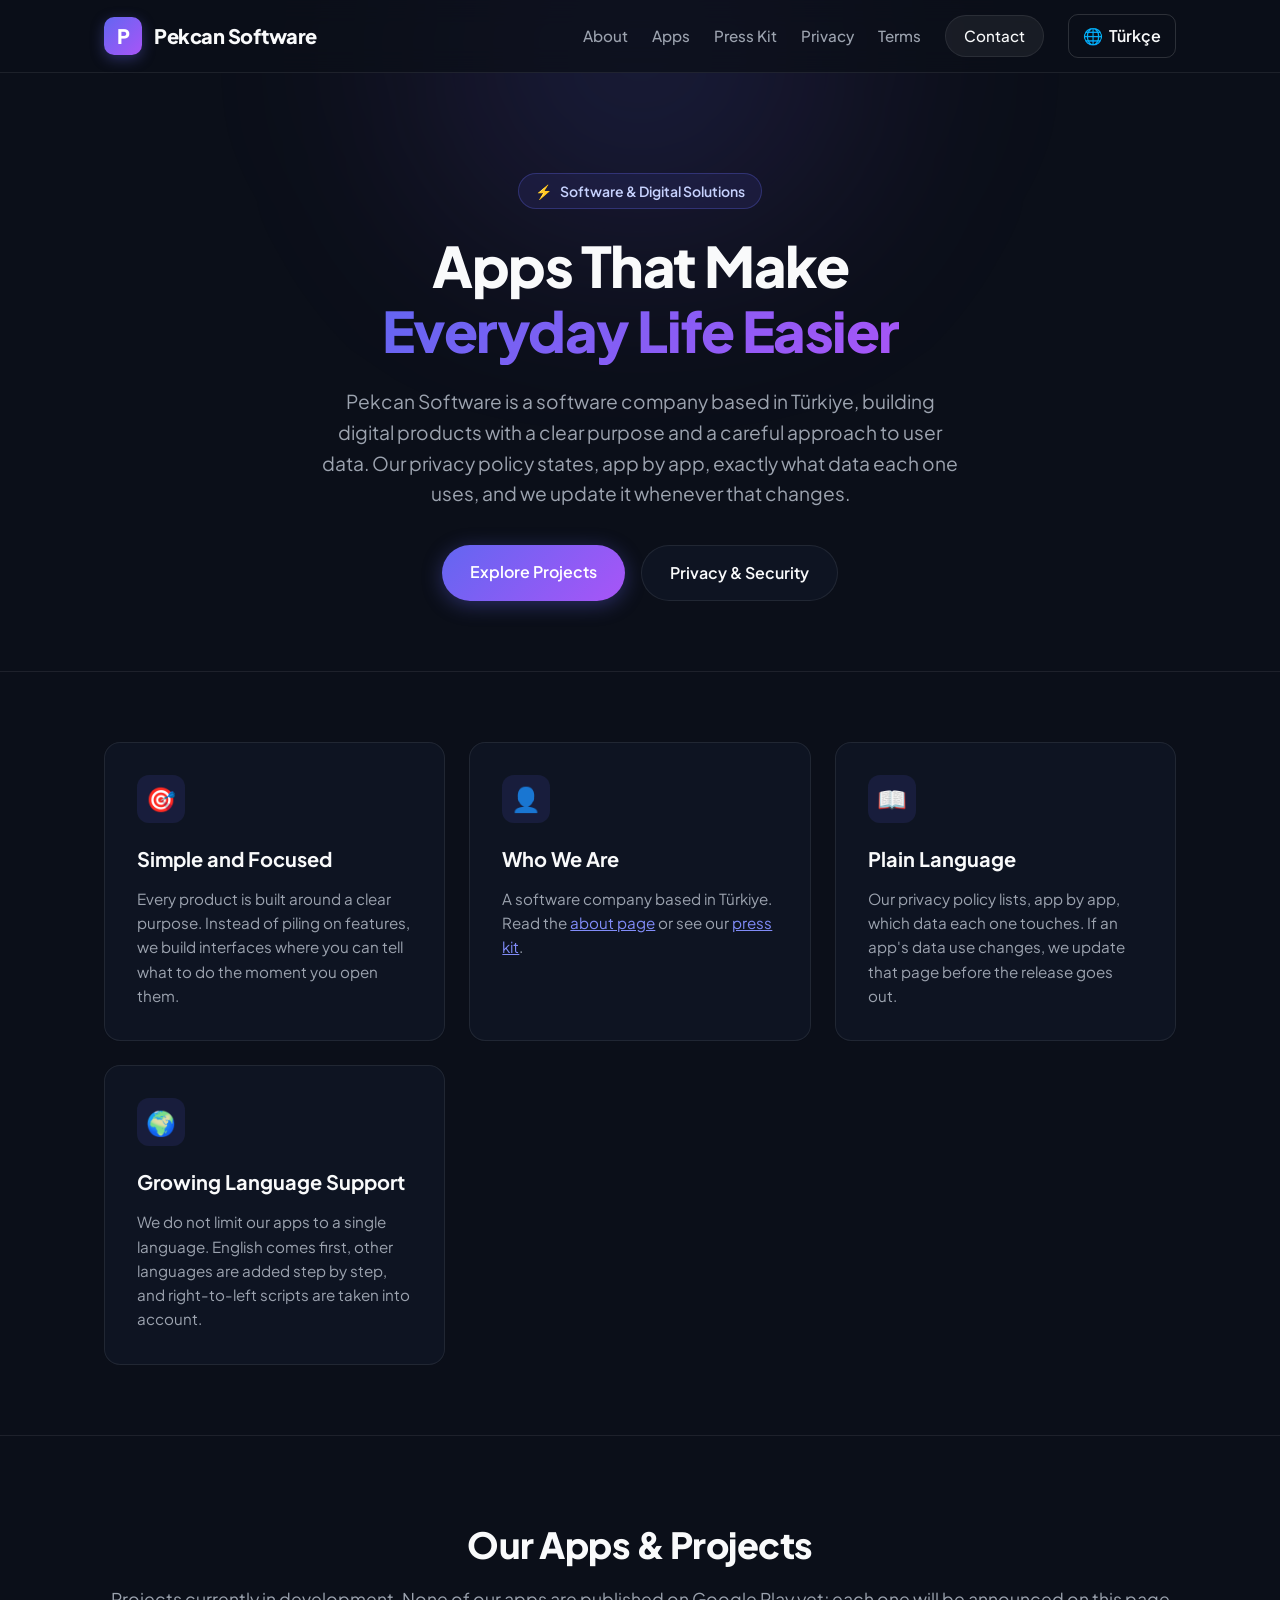
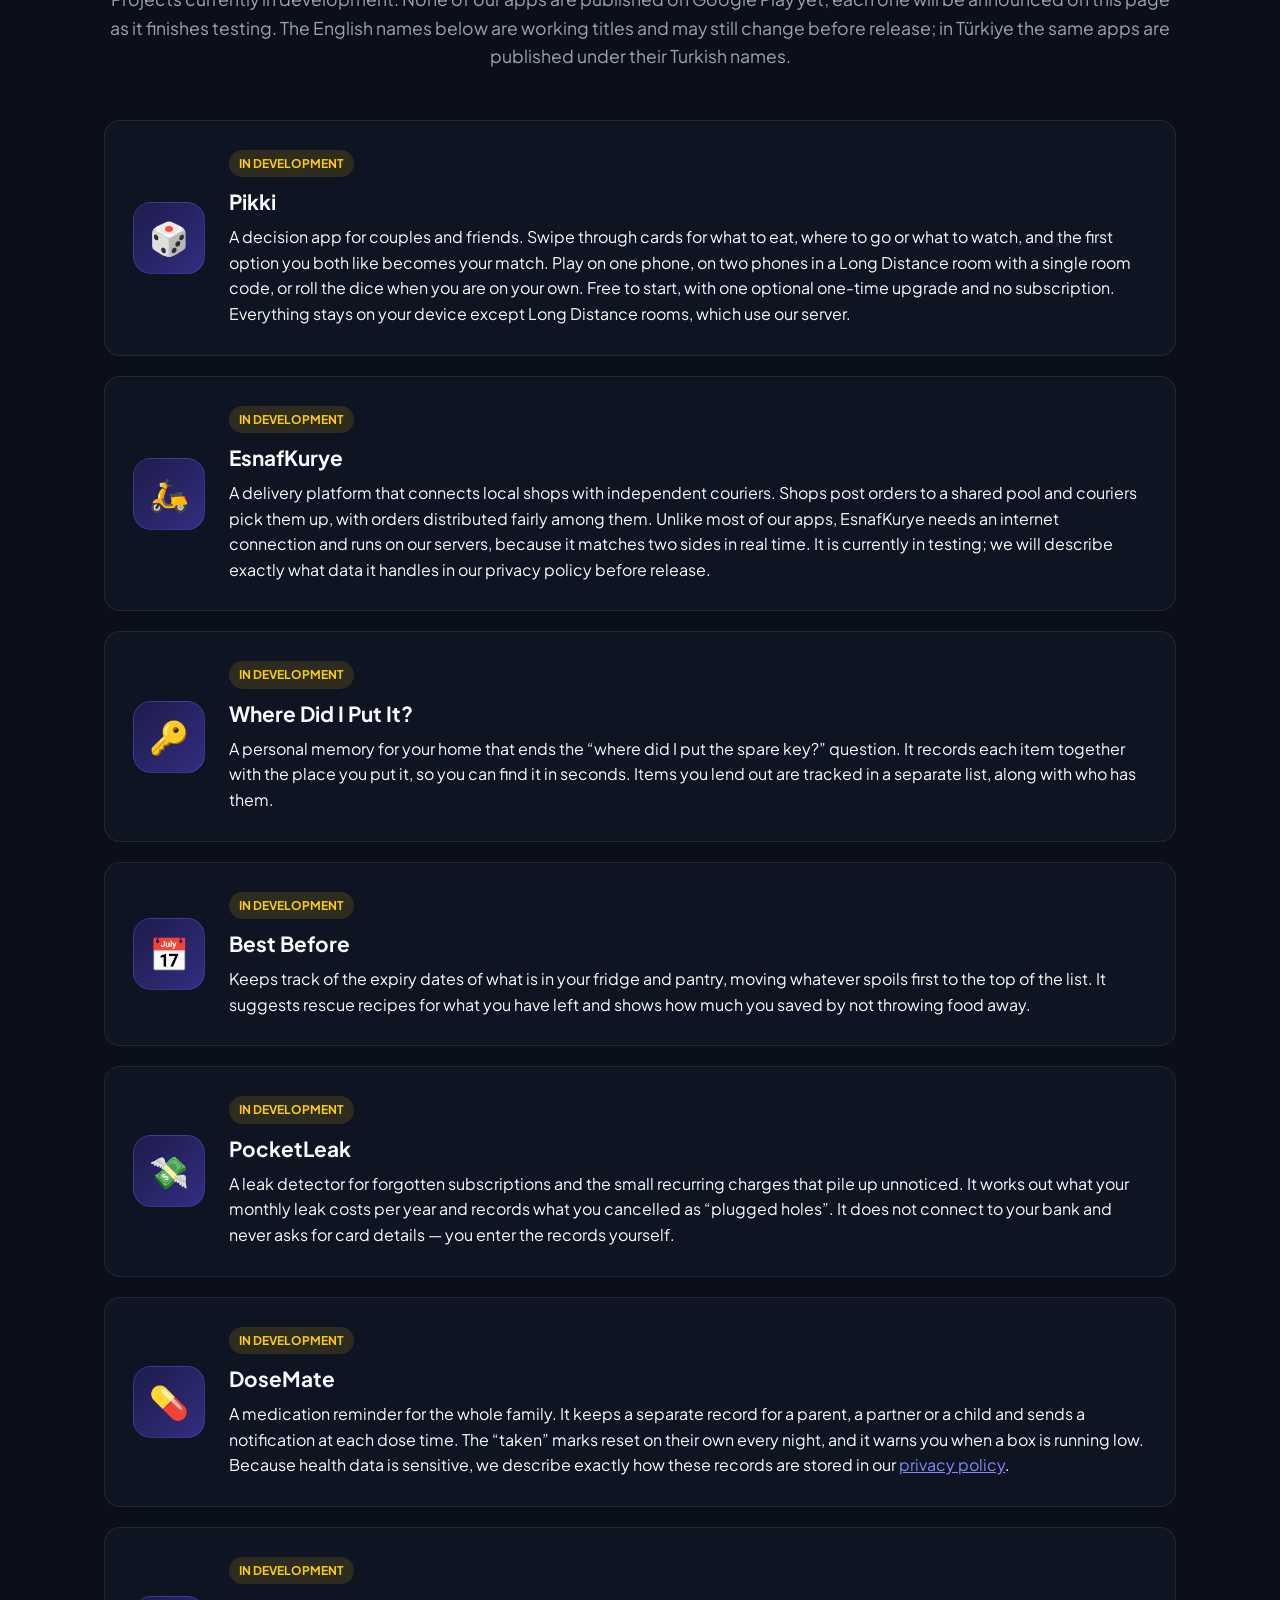
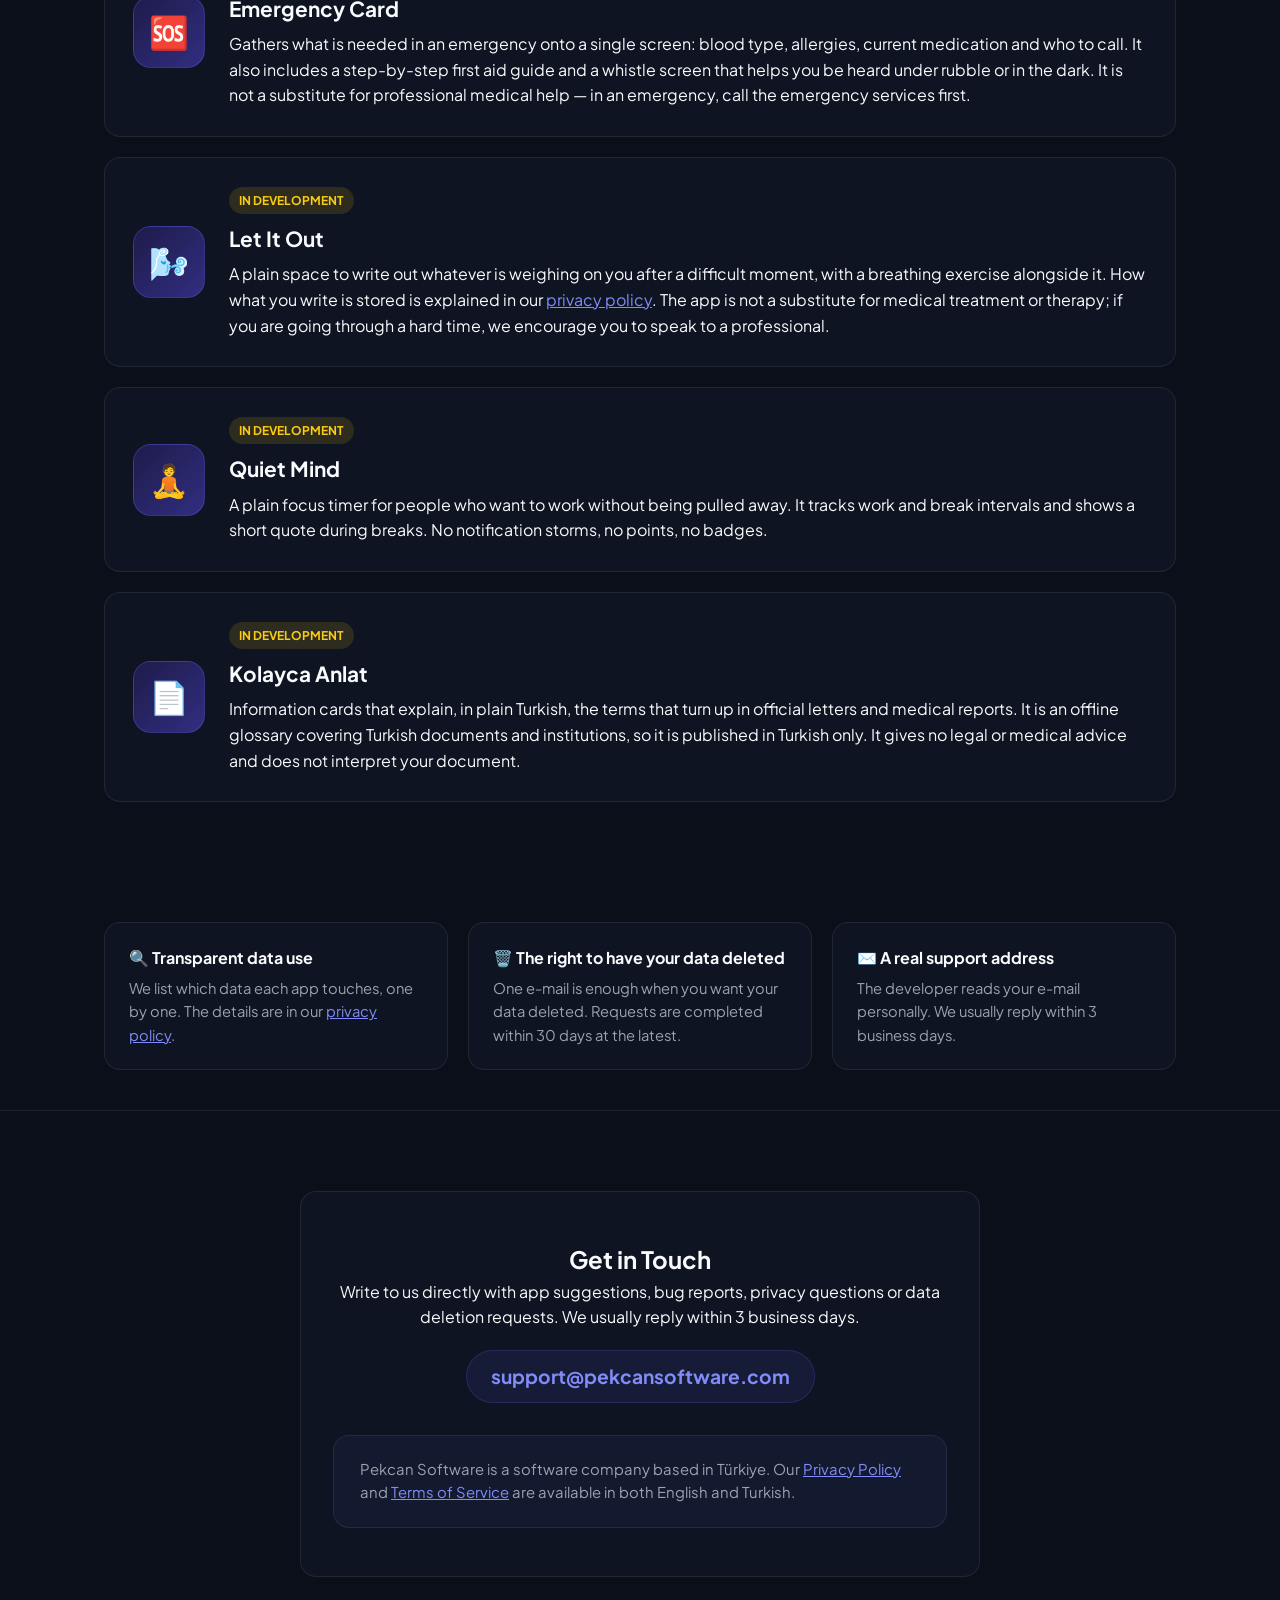
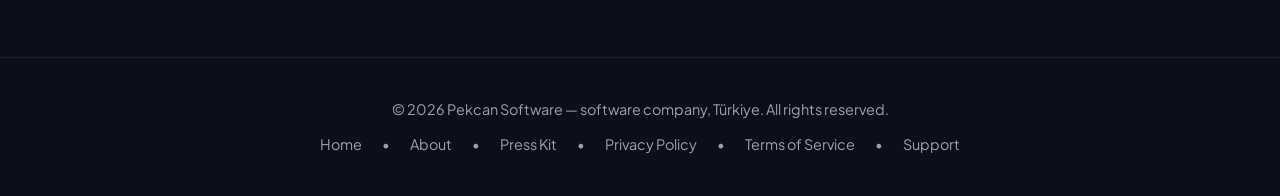
==== commit 612729a9: "Add files via upload" ====
--- a/index.html
+++ b/index.html
@@ -778,8 +778,8 @@
                     <span class="badge-soon t-tr">Geliştirme Aşamasında</span>
                     <h4 class="t-en">Pikki</h4>
                     <h4 class="t-tr">Pikki</h4>
-                    <p class="t-en">A decision-making app for couples and friends. It settles the &ldquo;what should we do, where should we go, what should we watch?&rdquo; argument: both sides mark the options in a card deck on their own phone, and a match appears when you both like the same one. A Long Distance room lets two people in different cities decide together with a single room code.</p>
-                    <p class="t-tr">Çiftler ve arkadaşlar için karar verme uygulaması. &ldquo;Bugün ne yapsak, nereye gitsek, ne izlesek?&rdquo; tartışmasını bitirir: iki taraf da kart destesindeki seçenekleri kendi telefonunda işaretler, ortak beğeni çıktığında eşleşme oluşur. Uzak Mesafe odası sayesinde farklı şehirlerdeki iki kişi de bir oda koduyla aynı anda karar verebilir.</p>
+                    <p class="t-en">A decision app for couples and friends. Swipe through cards for what to eat, where to go or what to watch, and the first option you both like becomes your match. Play on one phone, on two phones in a Long Distance room with a single room code, or roll the dice when you are on your own. Free to start, with one optional one-time upgrade and no subscription. Everything stays on your device except Long Distance rooms, which use our server.</p>
+                    <p class="t-tr">Çiftler ve arkadaşlar için karar uygulaması. Ne yesek, nereye gitsek, ne izlesek diye kartları kaydırın; ikinizin de beğendiği ilk seçenek eşleşme olur. Tek telefonla, tek bir oda koduyla iki telefonda (Uzak Mesafe) ya da yalnızsanız zarla oynayın. Ücretsiz başlar; abonelik yok, isteğe bağlı tek seferlik bir yükseltme var. Uzak Mesafe odaları sunucumuzu kullanır, geri kalan her şey cihazınızda kalır.</p>
                 </div>
             </div>
 
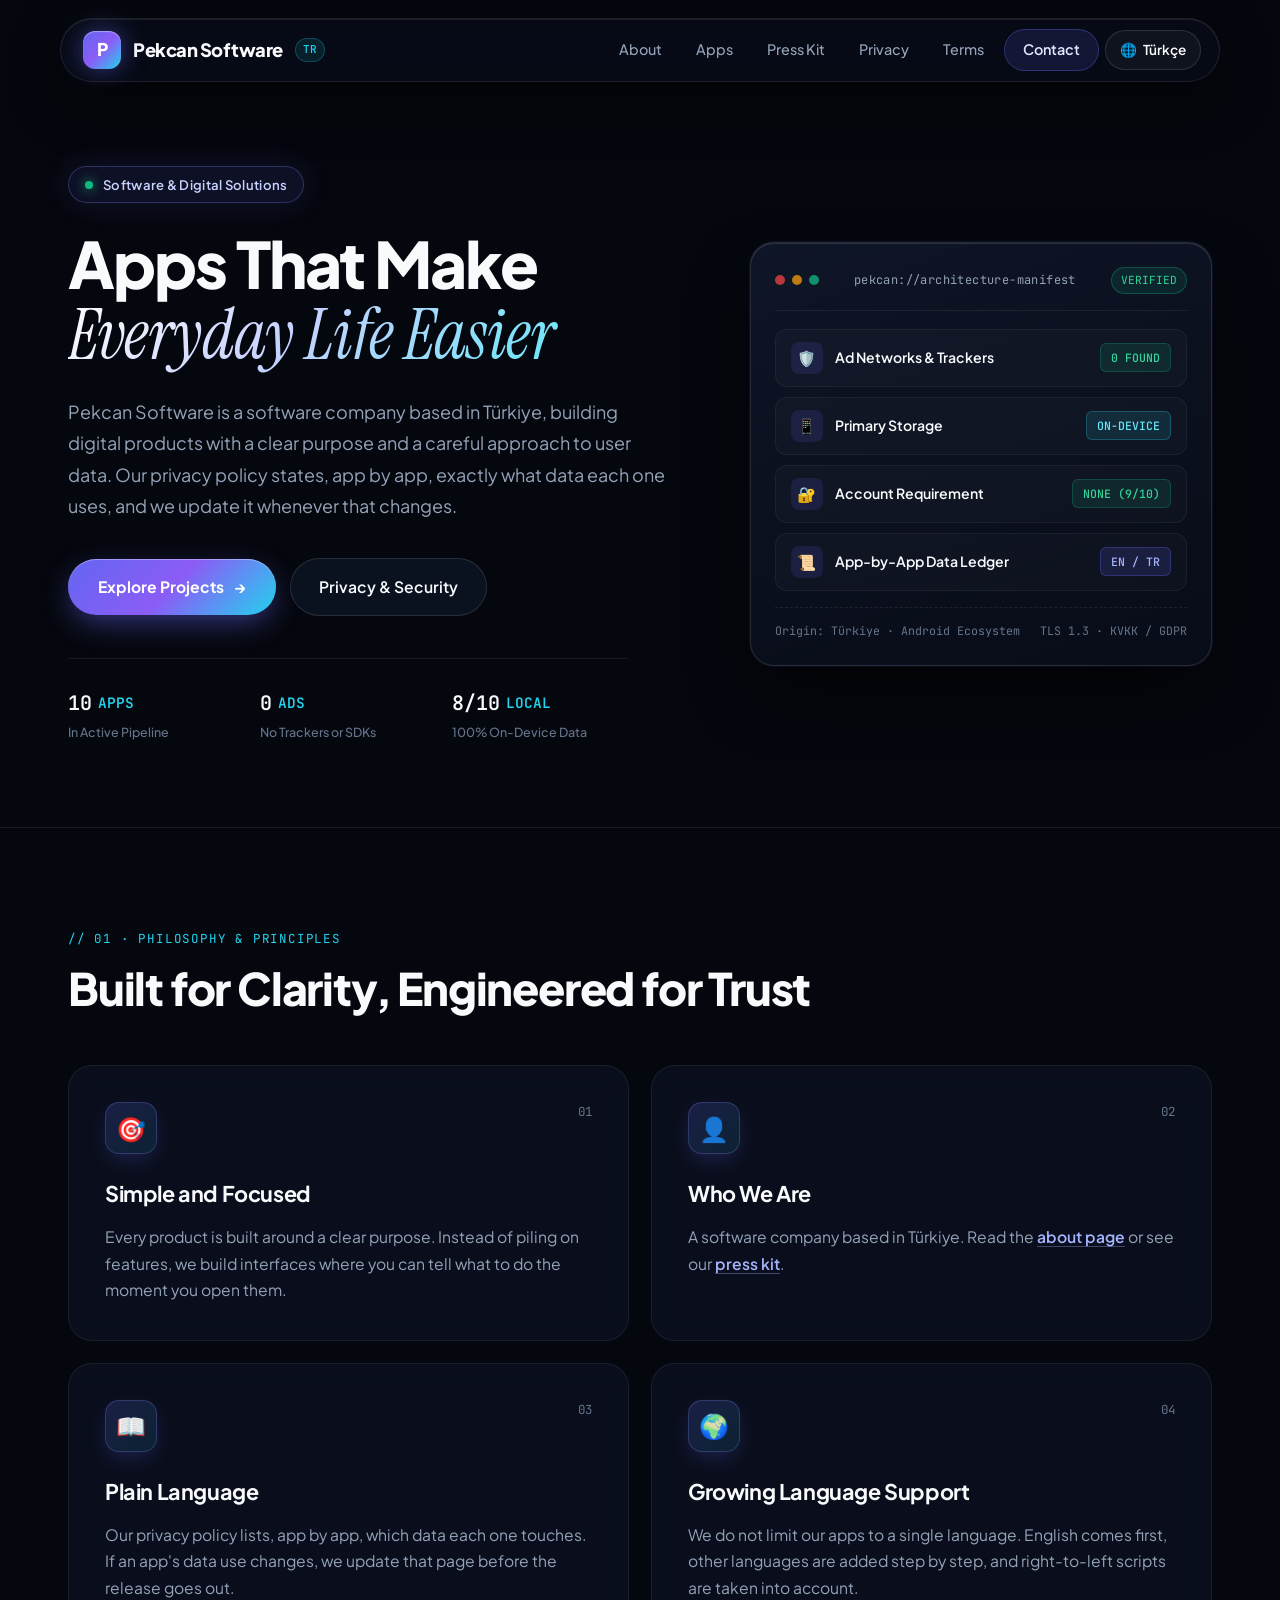
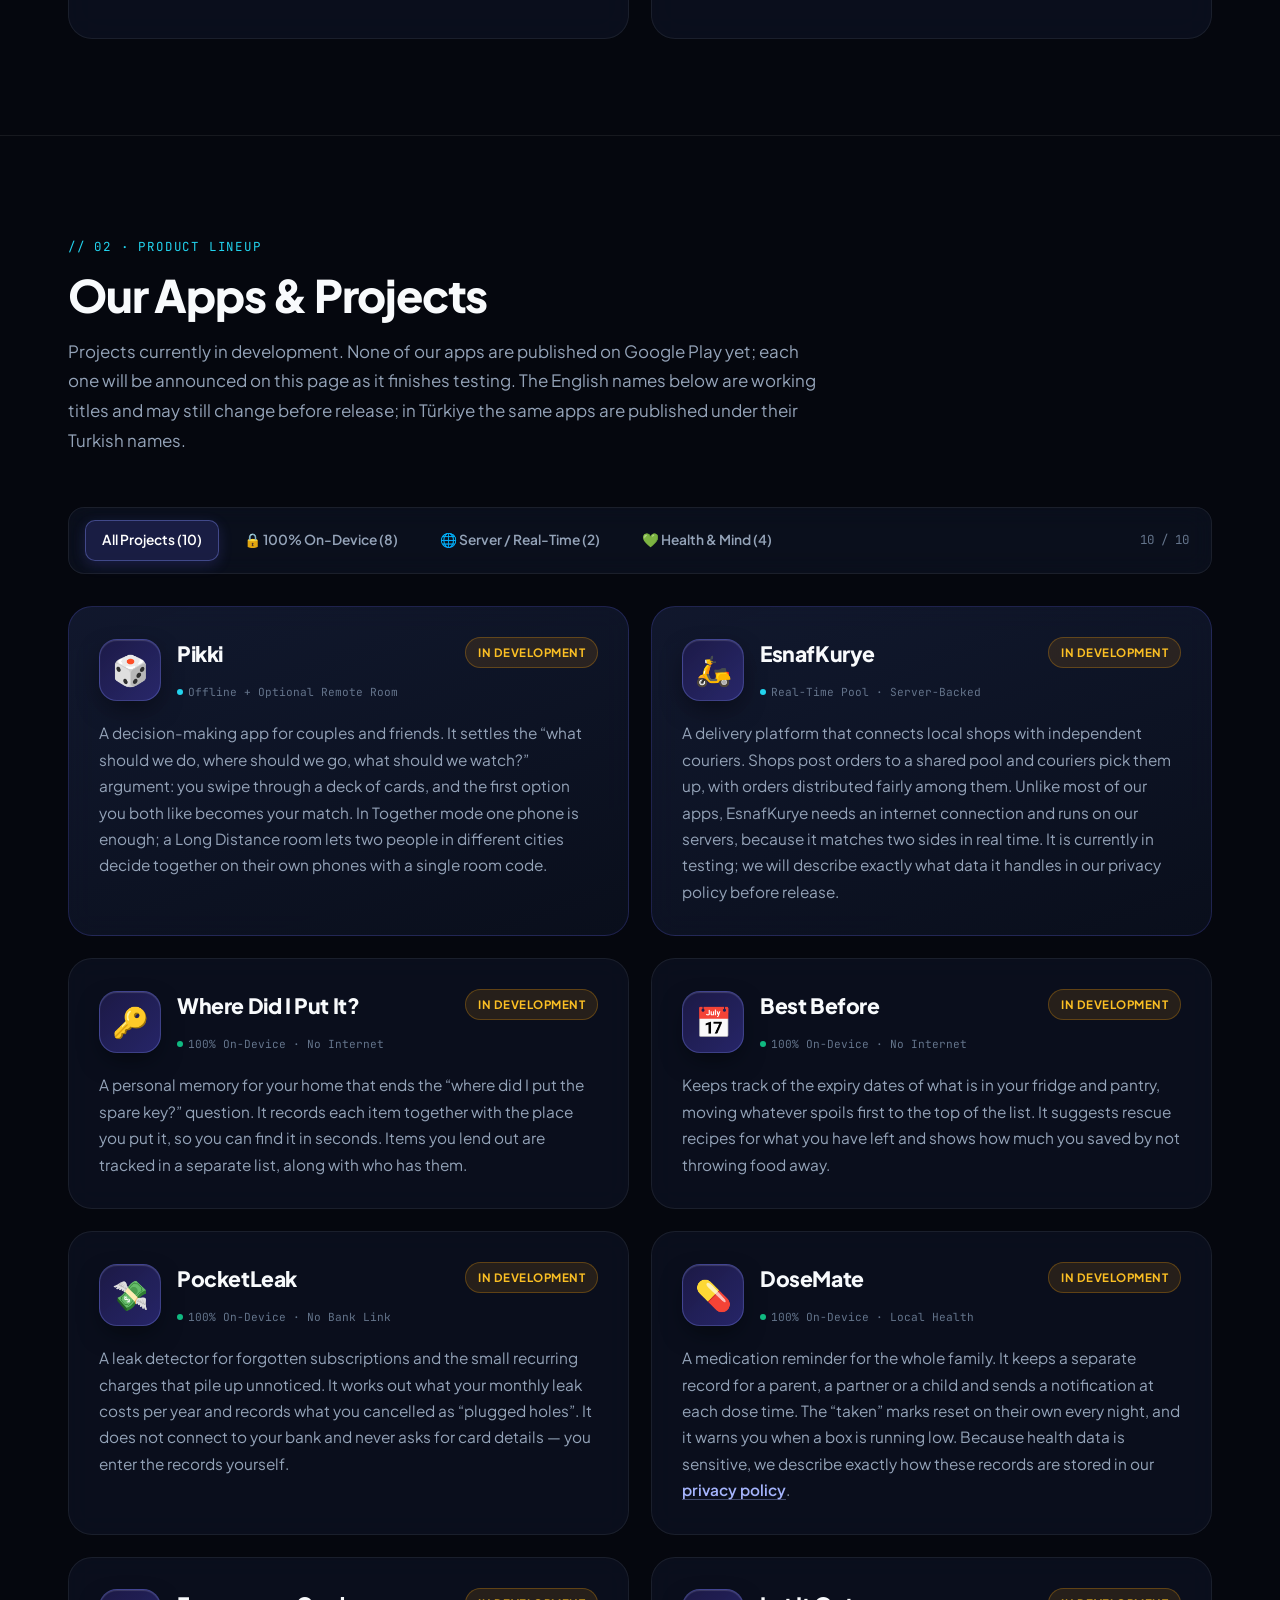
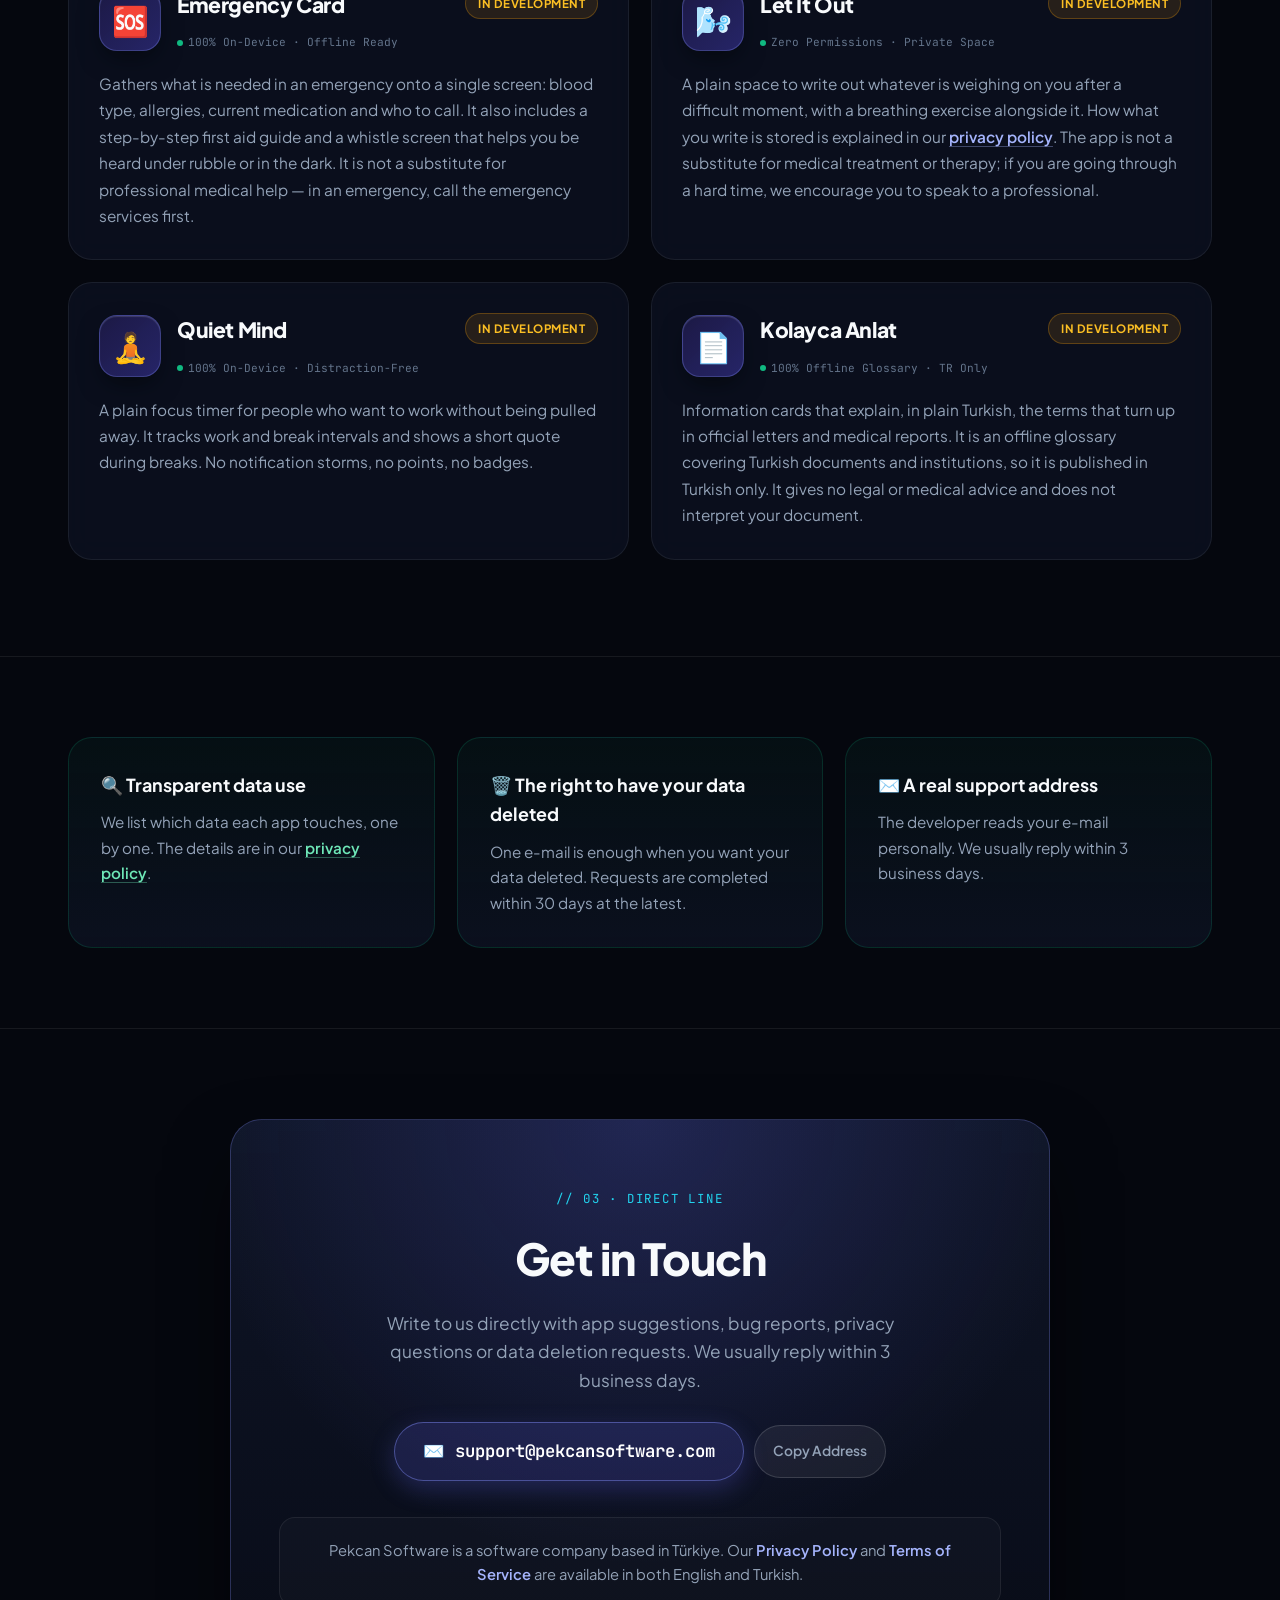
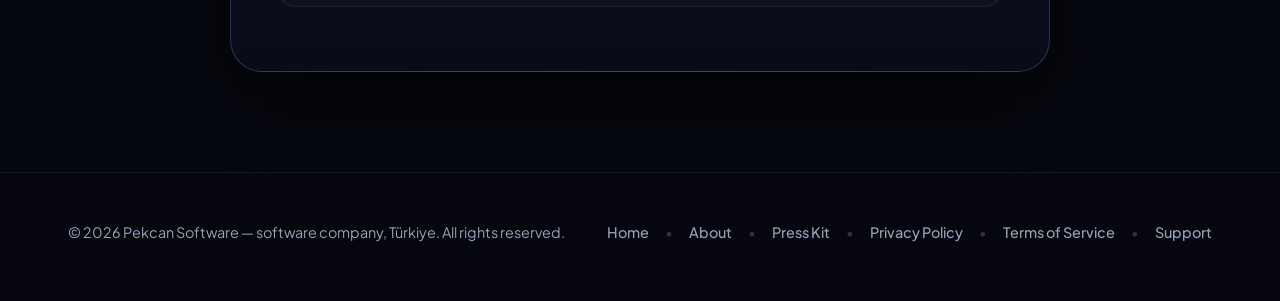
==== commit e504a847: "Add files via upload" ====
--- a/index.html
+++ b/index.html
@@ -1,1016 +1,1880 @@
-<!DOCTYPE html>
-<html lang="en" data-lang="en">
-<head>
-    <meta charset="UTF-8">
-    <meta name="viewport" content="width=device-width, initial-scale=1.0">
-    <title>Pekcan Software | Software &amp; Digital Products</title>
-    <meta name="description" content="Pekcan Software - a software company building digital products that need no account, show no ads and mostly work offline.">
-    <meta name="theme-color" content="#0b0f19">
-    <link rel="canonical" href="https://pekcansoftware.com/">
-    <link rel="icon" href="data:image/svg+xml,%3Csvg xmlns='http://www.w3.org/2000/svg' viewBox='0 0 64 64'%3E%3Crect width='64' height='64' rx='14' fill='%236366f1'/%3E%3Ctext x='32' y='45' font-family='Segoe UI,Arial,sans-serif' font-size='38' font-weight='bold' fill='white' text-anchor='middle'%3EP%3C/text%3E%3C/svg%3E">
-    <meta property="og:type" content="website">
-    <meta property="og:title" content="Pekcan Software">
-    <meta property="og:description" content="A software company building user-focused, privacy-respecting digital products.">
-    <meta property="og:url" content="https://pekcansoftware.com/">
-    <meta property="og:image" content="https://pekcansoftware.com/assets/og-image.png">
-    <meta name="twitter:card" content="summary_large_image">
-    <link rel="preconnect" href="https://fonts.googleapis.com">
-    <link rel="preconnect" href="https://fonts.gstatic.com" crossorigin>
-    <link href="https://fonts.googleapis.com/css2?family=Plus+Jakarta+Sans:wght@400;500;600;700;800&display=swap" rel="stylesheet">
-    <style>
-        :root {
-            --bg-primary: #0b0f19;
-            --bg-secondary: #111827;
-            --bg-card: rgba(17, 24, 39, 0.7);
-            --border-color: rgba(255, 255, 255, 0.08);
-            --text-primary: #f9fafb;
-            --text-secondary: #9ca3af;
-            --accent: #6366f1;
-            --accent-hover: #4f46e5;
-            --accent-gradient: linear-gradient(135deg, #6366f1 0%, #a855f7 100%);
-            --radius: 16px;
-        }
-
-        * {
-            margin: 0;
-            padding: 0;
-            box-sizing: border-box;
-            font-family: 'Plus Jakarta Sans', -apple-system, BlinkMacSystemFont, sans-serif;
-        }
-
-        body {
-            background-color: var(--bg-primary);
-            color: var(--text-primary);
-            line-height: 1.6;
-            overflow-x: hidden;
-        }
-
-        /* Arka Plan Efekti */
-        .glow-bg {
-            position: fixed;
-            top: -200px;
-            left: 50%;
-            transform: translateX(-50%);
-            width: 800px;
-            height: 500px;
-            background: radial-gradient(circle, rgba(99, 102, 241, 0.18) 0%, rgba(168, 85, 247, 0.05) 50%, transparent 70%);
-            filter: blur(80px);
-            z-index: -1;
-            pointer-events: none;
-        }
-
-        .container {
-            max-width: 1120px;
-            margin: 0 auto;
-            padding: 0 24px;
-        }
-
-        /* Navbar */
-        nav {
-            position: sticky;
-            top: 0;
-            backdrop-filter: blur(12px);
-            background: rgba(11, 15, 25, 0.75);
-            border-bottom: 1px solid var(--border-color);
-            z-index: 100;
-        }
-
-        .nav-content {
-            display: flex;
-            justify-content: space-between;
-            align-items: center;
-            height: 72px;
-        }
-
-        .logo {
-            display: flex;
-            align-items: center;
-            gap: 12px;
-            text-decoration: none;
-            color: var(--text-primary);
-            font-size: 1.25rem;
-            font-weight: 800;
-            letter-spacing: -0.5px;
-        }
-
-        .logo-badge {
-            width: 38px;
-            height: 38px;
-            background: var(--accent-gradient);
-            border-radius: 10px;
-            display: flex;
-            align-items: center;
-            justify-content: center;
-            color: white;
-            font-weight: 800;
-            box-shadow: 0 4px 14px rgba(99, 102, 241, 0.35);
-        }
-
-        .nav-links {
-            display: flex;
-            gap: 24px;
-            align-items: center;
-        }
-
-        .nav-links a {
-            color: var(--text-secondary);
-            text-decoration: none;
-            font-weight: 500;
-            font-size: 0.95rem;
-            transition: color 0.2s ease;
-        }
-
-        .nav-links a:hover {
-            color: var(--text-primary);
-        }
-
-        .nav-btn {
-            background: rgba(255, 255, 255, 0.06);
-            border: 1px solid var(--border-color);
-            color: var(--text-primary) !important;
-            padding: 8px 18px;
-            border-radius: 99px;
-            transition: all 0.2s ease;
-        }
-
-        .nav-btn:hover {
-            background: rgba(255, 255, 255, 0.12);
-        }
-
-        /* Hero */
-        .hero {
-            padding: 100px 0 70px;
-            text-align: center;
-        }
-
-        .tagline-pill {
-            display: inline-flex;
-            align-items: center;
-            gap: 8px;
-            background: rgba(99, 102, 241, 0.1);
-            border: 1px solid rgba(99, 102, 241, 0.3);
-            color: #c7d2fe;
-            padding: 6px 16px;
-            border-radius: 99px;
-            font-size: 0.875rem;
-            font-weight: 600;
-            margin-bottom: 24px;
-        }
-
-        .hero h1 {
-            font-size: 3.5rem;
-            font-weight: 800;
-            letter-spacing: -1.5px;
-            line-height: 1.15;
-            margin-bottom: 24px;
-        }
-
-        .hero h1 span {
-            background: var(--accent-gradient);
-            -webkit-background-clip: text;
-            -webkit-text-fill-color: transparent;
-        }
-
-        .hero p {
-            font-size: 1.2rem;
-            color: var(--text-secondary);
-            max-width: 640px;
-            margin: 0 auto 36px;
-        }
-
-        .hero-actions {
-            display: flex;
-            gap: 16px;
-            justify-content: center;
-            flex-wrap: wrap;
-        }
-
-        .btn-primary {
-            background: var(--accent-gradient);
-            color: white;
-            padding: 14px 28px;
-            border-radius: 99px;
-            text-decoration: none;
-            font-weight: 600;
-            font-size: 1rem;
-            box-shadow: 0 4px 20px rgba(99, 102, 241, 0.35);
-            transition: transform 0.2s ease, box-shadow 0.2s ease;
-        }
-
-        .btn-primary:hover {
-            transform: translateY(-2px);
-            box-shadow: 0 6px 24px rgba(99, 102, 241, 0.45);
-        }
-
-        .btn-secondary {
-            background: var(--bg-card);
-            border: 1px solid var(--border-color);
-            color: var(--text-primary);
-            padding: 14px 28px;
-            border-radius: 99px;
-            text-decoration: none;
-            font-weight: 600;
-            font-size: 1rem;
-            transition: background 0.2s ease;
-        }
-
-        .btn-secondary:hover {
-            background: rgba(255, 255, 255, 0.05);
-        }
-
-        /* Değerlerimiz / Özellikler */
-        .features {
-            padding: 70px 0;
-            border-top: 1px solid var(--border-color);
-        }
-
-        .grid {
-            display: grid;
-            grid-template-columns: repeat(auto-fit, minmax(300px, 1fr));
-            gap: 24px;
-        }
-
-        .card {
-            background: var(--bg-card);
-            backdrop-filter: blur(10px);
-            border: 1px solid var(--border-color);
-            border-radius: var(--radius);
-            padding: 32px;
-            transition: border-color 0.2s ease, transform 0.2s ease;
-        }
-
-        .card:hover {
-            border-color: rgba(99, 102, 241, 0.4);
-            transform: translateY(-4px);
-        }
-
-        .card-icon {
-            width: 48px;
-            height: 48px;
-            border-radius: 12px;
-            background: rgba(99, 102, 241, 0.12);
-            display: flex;
-            align-items: center;
-            justify-content: center;
-            font-size: 1.5rem;
-            margin-bottom: 20px;
-        }
-
-        .card h3 {
-            font-size: 1.25rem;
-            font-weight: 700;
-            margin-bottom: 12px;
-        }
-
-        .card p {
-            color: var(--text-secondary);
-            font-size: 0.95rem;
-        }
-
-        /* Projeler / Vitrin */
-        .showcase {
-            padding: 80px 0;
-            border-top: 1px solid var(--border-color);
-        }
-
-        .section-header {
-            text-align: center;
-            margin-bottom: 50px;
-        }
-
-        .section-header h2 {
-            font-size: 2.25rem;
-            font-weight: 800;
-            letter-spacing: -0.5px;
-            margin-bottom: 12px;
-        }
-
-        .section-header p {
-            color: var(--text-secondary);
-            font-size: 1.1rem;
-        }
-
-        .app-card {
-            display: flex;
-            align-items: center;
-            gap: 24px;
-            background: var(--bg-card);
-            border: 1px solid var(--border-color);
-            border-radius: var(--radius);
-            padding: 28px;
-            margin-bottom: 20px;
-        }
-
-        .app-icon {
-            width: 72px;
-            height: 72px;
-            border-radius: 18px;
-            background: linear-gradient(135deg, #1e1b4b 0%, #312e81 100%);
-            border: 1px solid rgba(99, 102, 241, 0.3);
-            display: flex;
-            align-items: center;
-            justify-content: center;
-            font-size: 2rem;
-            flex-shrink: 0;
-        }
-
-        .app-info {
-            flex: 1;
-        }
-
-        .app-info h4 {
-            font-size: 1.3rem;
-            font-weight: 700;
-            margin-bottom: 6px;
-        }
-
-        .badge-soon {
-            display: inline-block;
-            background: rgba(234, 179, 8, 0.15);
-            color: #facc15;
-            padding: 4px 10px;
-            border-radius: 99px;
-            font-size: 0.75rem;
-            font-weight: 700;
-            margin-bottom: 8px;
-            text-transform: uppercase;
-        }
-
-        .badge-live {
-            display: inline-block;
-            background: rgba(16, 185, 129, 0.15);
-            color: #34d399;
-            padding: 4px 10px;
-            border-radius: 99px;
-            font-size: 0.75rem;
-            font-weight: 700;
-            margin-bottom: 8px;
-            text-transform: uppercase;
-        }
-
-        .app-meta {
-            display: flex;
-            flex-wrap: wrap;
-            gap: 8px;
-            margin-top: 12px;
-        }
-
-        .tag {
-            font-size: 0.75rem;
-            padding: 3px 10px;
-            border-radius: 99px;
-            border: 1px solid var(--border-color);
-            color: var(--text-secondary);
-            background: rgba(255, 255, 255, 0.03);
-        }
-
-        .tag-good {
-            border-color: rgba(16, 185, 129, 0.3);
-            color: #34d399;
-            background: rgba(16, 185, 129, 0.08);
-        }
-
-        .trust {
-            padding: 20px 0 40px;
-        }
-
-        .trust-grid {
-            display: grid;
-            grid-template-columns: repeat(auto-fit, minmax(240px, 1fr));
-            gap: 20px;
-        }
-
-        .trust-item {
-            padding: 22px 24px;
-            background: var(--bg-card);
-            border: 1px solid var(--border-color);
-            border-radius: var(--radius);
-        }
-
-        .trust-item h4 {
-            font-size: 1rem;
-            margin-bottom: 6px;
-        }
-
-        .trust-item p {
-            color: var(--text-secondary);
-            font-size: 0.92rem;
-        }
-
-        .en-block {
-            margin-top: 32px;
-            padding: 22px 26px;
-            border: 1px solid var(--border-color);
-            border-radius: var(--radius);
-            background: rgba(99, 102, 241, 0.06);
-            font-size: 0.93rem;
-            color: var(--text-secondary);
-            text-align: left;
-        }
-
-        .en-block strong {
-            color: var(--text-primary);
-        }
-
-        .disclaimer {
-            margin-top: 28px;
-            padding: 20px 24px;
-            border: 1px solid rgba(234, 179, 8, 0.25);
-            background: rgba(234, 179, 8, 0.06);
-            border-radius: var(--radius);
-            font-size: 0.92rem;
-            color: var(--text-secondary);
-        }
-
-        .disclaimer strong {
-            color: #facc15;
-        }
-
-        /* İletişim */
-        .contact {
-            padding: 80px 0;
-            border-top: 1px solid var(--border-color);
-            text-align: center;
-        }
-
-        .contact-box {
-            background: var(--bg-card);
-            border: 1px solid var(--border-color);
-            border-radius: var(--radius);
-            padding: 48px 32px;
-            max-width: 680px;
-            margin: 0 auto;
-        }
-
-        .contact-email {
-            display: inline-block;
-            margin-top: 20px;
-            font-size: 1.2rem;
-            font-weight: 700;
-            color: #818cf8;
-            text-decoration: none;
-            padding: 10px 24px;
-            background: rgba(99, 102, 241, 0.1);
-            border-radius: 99px;
-            border: 1px solid rgba(99, 102, 241, 0.2);
-            transition: all 0.2s ease;
-        }
-
-        .contact-email:hover {
-            background: rgba(99, 102, 241, 0.2);
-        }
-
-        /* Footer */
-        footer {
-            border-top: 1px solid var(--border-color);
-            padding: 40px 0;
-            color: var(--text-secondary);
-            font-size: 0.9rem;
-            text-align: center;
-        }
-
-        .footer-links {
-            display: flex;
-            justify-content: center;
-            gap: 20px;
-            margin-top: 12px;
-        }
-
-        .footer-links a {
-            color: var(--text-secondary);
-            text-decoration: none;
-            transition: color 0.2s ease;
-        }
-
-        .footer-links a:hover {
-            color: var(--text-primary);
-        }
-
-        @media (max-width: 768px) {
-            .container {
-                padding: 0 18px;
-            }
-
-            /* Iki satirlik menu yapiskan kalinca ekranin ucte birini
-               kapliyordu; mobilde akisla birlikte yukari kaysin. */
-            nav {
-                position: static;
-            }
-
-            [id] {
-                scroll-margin-top: 16px;
-            }
-
-            /* Menu: gizlemek yerine iki satira sigdir.
-               Onceden display:none idi ve Gizlilik/Sartlar sayfalarina
-               mobilde basliktan ulasmak mumkun degildi. */
-            .nav-content {
-                flex-direction: column;
-                height: auto;
-                gap: 12px;
-                padding-top: 14px;
-                padding-bottom: 14px;
-            }
-
-            .nav-links {
-                display: flex;
-                flex-wrap: wrap;
-                justify-content: center;
-                gap: 10px 18px;
-            }
-
-            .nav-links a {
-                font-size: 0.85rem;
-            }
-
-            .nav-btn {
-                padding: 6px 14px;
-                font-size: 0.85rem;
-            }
-
-            /* Hero: basligi kucult, metni sola hizala */
-            .hero {
-                padding: 40px 0 44px;
-                text-align: left;
-            }
-
-            .hero h1 {
-                font-size: 2rem;
-                letter-spacing: -0.5px;
-                margin-bottom: 14px;
-            }
-
-            .hero p {
-                font-size: 1rem;
-            }
-
-            .tagline-pill {
-                font-size: 0.8rem;
-            }
-
-            .hero-actions {
-                justify-content: stretch;
-                gap: 10px;
-            }
-
-            .hero-actions a {
-                flex: 1 1 100%;
-                text-align: center;
-            }
-
-            /* Bolum bosluklari */
-            .features,
-            .showcase,
-            .contact {
-                padding: 44px 0;
-            }
-
-            .trust {
-                padding: 12px 0 40px;
-            }
-
-            .section-header {
-                text-align: left;
-                margin-bottom: 26px;
-            }
-
-            .section-header h2 {
-                font-size: 1.6rem;
-            }
-
-            .grid,
-            .trust-grid {
-                gap: 14px;
-            }
-
-            .card {
-                padding: 22px;
-            }
-
-            /* Uygulama kartlari: ikon ustte, metin SOLA hizali.
-               Ortali paragraf mobilde okunmuyordu. */
-            .app-card {
-                flex-direction: column;
-                align-items: flex-start;
-                text-align: left;
-                gap: 14px;
-                padding: 20px;
-                margin-bottom: 14px;
-            }
-
-            .app-icon {
-                width: 52px;
-                height: 52px;
-                border-radius: 14px;
-                font-size: 1.5rem;
-                flex-shrink: 0;
-            }
-
-            .app-info h4 {
-                font-size: 1.15rem;
-            }
-
-            .app-info p {
-                font-size: 0.95rem;
-            }
-
-            /* Iletisim */
-            .contact-box {
-                padding: 30px 22px;
-            }
-
-            .contact-email {
-                font-size: 1rem;
-                word-break: break-all;
-            }
-
-            .en-block {
-                padding: 18px 20px;
-            }
-
-            footer .footer-links {
-                flex-direction: column;
-                gap: 8px;
-            }
-
-            footer .footer-links span {
-                display: none;
-            }
-        }
-
-        [id] {
-            scroll-margin-top: 96px;
-        }
-
-        html {
-            scroll-behavior: smooth;
-        }
-    
-        /* ---- Dil degistirme ---- */
-        html[data-lang="en"] .t-tr { display: none !important; }
-        html[data-lang="tr"] .t-en { display: none !important; }
-
-        .lang-btn {
-            background: transparent;
-            border: 1px solid var(--border, rgba(255,255,255,0.14));
-            color: inherit;
-            font: inherit;
-            font-weight: 600;
-            padding: 0.5rem 0.85rem;
-            border-radius: 10px;
-            cursor: pointer;
-            display: inline-flex;
-            align-items: center;
-            gap: 0.4rem;
-            transition: background 0.2s, border-color 0.2s;
-        }
-        .lang-btn:hover,
-        .lang-btn:focus-visible {
-            background: rgba(129, 140, 248, 0.14);
-            border-color: #818cf8;
-        }
-    </style>
-</head>
-<body>
-
-    <div class="glow-bg"></div>
-
-    <!-- Navigasyon -->
-    <nav>
-        <div class="container nav-content">
-            <a href="index.html" class="logo">
-                <div class="logo-badge">P</div>
-                <span>Pekcan Software</span>
-            </a>
-            <div class="nav-links">
-                <a href="#about" class="t-en">About</a>
-                <a href="#about" class="t-tr">Hakkımızda</a>
-                <a href="#apps" class="t-en">Apps</a>
-                <a href="#apps" class="t-tr">Uygulamalar</a>
-                <a href="press.html" class="t-en">Press Kit</a>
-                <a href="press.html" class="t-tr">Basın Kiti</a>
-                <a href="privacy.html" class="t-en">Privacy</a>
-                <a href="privacy.html" class="t-tr">Gizlilik</a>
-                <a href="terms.html" class="t-en">Terms</a>
-                <a href="terms.html" class="t-tr">Kullanım Şartları</a>
-                <a href="#contact" class="nav-btn t-en">Contact</a>
-                <a href="#contact" class="nav-btn t-tr">İletişim</a>
-                <button type="button" id="langBtn" class="lang-btn"
-                        aria-label="Change language / Dili değiştir">
-                    <span aria-hidden="true">🌐</span><span id="langBtnText">Türkçe</span>
-                </button>
-            </div>
-        </div>
-    </nav>
-
-    <!-- Hero Bölümü -->
-    <section class="hero">
-        <div class="container">
-            <div class="tagline-pill t-en">
-                <span>⚡</span> Software &amp; Digital Solutions
-            </div>
-            <div class="tagline-pill t-tr">
-                <span>⚡</span> Yazılım ve Dijital Çözümler
-            </div>
-            <h1 class="t-en">Apps That Make<br><span>Everyday Life Easier</span></h1>
-            <h1 class="t-tr">Günlük Hayatı<br><span>Kolaylaştıran Uygulamalar</span></h1>
-            <p class="t-en">Pekcan Software is a software company based in Türkiye, building digital products with a clear purpose and a careful approach to user data. Our privacy policy states, app by app, exactly what data each one uses, and we update it whenever that changes.</p>
-            <p class="t-tr">Pekcan Software, Türkiye merkezli bir yazılım şirketidir; net bir amacı olan ve kullanıcı verisine özenle yaklaşan dijital ürünler geliştirir. Her ürünün hangi veriyi nasıl kullandığını gizlilik politikamızda açıkça yazar, değiştiğinde güncelleriz.</p>
-            <div class="hero-actions">
-                <a href="#apps" class="btn-primary t-en">Explore Projects</a>
-                <a href="#apps" class="btn-primary t-tr">Projeleri İncele</a>
-                <a href="privacy.html" class="btn-secondary t-en">Privacy &amp; Security</a>
-                <a href="privacy.html" class="btn-secondary t-tr">Gizlilik &amp; Güvenlik</a>
-            </div>
-        </div>
-    </section>
-
-    <!-- Değerler -->
-    <section class="features" id="about">
-        <div class="container">
-            <div class="grid">
-                <div class="card">
-                    <div class="card-icon">🎯</div>
-                    <h3 class="t-en">Simple and Focused</h3>
-                    <h3 class="t-tr">Sade ve Odaklı</h3>
-                    <p class="t-en">Every product is built around a clear purpose. Instead of piling on features, we build interfaces where you can tell what to do the moment you open them.</p>
-                    <p class="t-tr">Her ürün net bir amaç etrafında tasarlanır. Gereksiz özellik yığmak yerine, açtığınızda ne yapacağını hemen anladığınız arayüzler kurmayı tercih ediyoruz.</p>
-                </div>
-                <div class="card">
-                    <div class="card-icon">👤</div>
-                    <h3 class="t-en">Who We Are</h3>
-                    <h3 class="t-tr">Biz Kimiz</h3>
-                    <p class="t-en">A software company based in Türkiye. Read the <a href="about.html" style="color:#818cf8;">about page</a> or see our <a href="press.html" style="color:#818cf8;">press kit</a>.</p>
-                    <p class="t-tr">Türkiye merkezli bir yazılım şirketi. <a href="about.html" style="color:#818cf8;">Hakkımızda sayfasını</a> okuyun ya da <a href="press.html" style="color:#818cf8;">basın kitimize</a> göz atın.</p>
-                </div>
-                <div class="card">
-                    <div class="card-icon">📖</div>
-                    <h3 class="t-en">Plain Language</h3>
-                    <h3 class="t-tr">Açık Anlatım</h3>
-                    <p class="t-en">Our privacy policy lists, app by app, which data each one touches. If an app's data use changes, we update that page before the release goes out.</p>
-                    <p class="t-tr">Hangi uygulamanın hangi veriye dokunduğunu gizlilik politikamızda uygulama uygulama yazıyoruz. Bir uygulamanın veri kullanımı değişirse, yayınlanmadan önce burayı güncelliyoruz.</p>
-                </div>
-                <div class="card">
-                    <div class="card-icon">🌍</div>
-                    <h3 class="t-en">Growing Language Support</h3>
-                    <h3 class="t-tr">Genişleyen Dil Desteği</h3>
-                    <p class="t-en">We do not limit our apps to a single language. English comes first, other languages are added step by step, and right-to-left scripts are taken into account.</p>
-                    <p class="t-tr">Uygulamalarımızı tek dille sınırlamıyoruz. İngilizce başta olmak üzere yeni dilleri kademeli olarak ekliyor, sağdan sola yazılan dilleri de gözetiyoruz.</p>
-                </div>
-            </div>
-        </div>
-    </section>
-
-    <!-- Uygulamalar -->
-    <section class="showcase" id="apps">
-        <div class="container">
-            <div class="section-header">
-                <h2 class="t-en">Our Apps &amp; Projects</h2>
-                <h2 class="t-tr">Uygulamalarımız &amp; Projeler</h2>
-                <p class="t-en">Projects currently in development. None of our apps are published on Google Play yet; each one will be announced on this page as it finishes testing. The English names below are working titles and may still change before release; in Türkiye the same apps are published under their Turkish names.</p>
-                <p class="t-tr">Geliştirme sürecindeki projelerimiz. Henüz Google Play Store'da yayında olan bir uygulamamız bulunmuyor; her biri testlerini tamamladıkça bu sayfada duyurulacaktır.</p>
-            </div>
-
-            <div class="app-card">
-                <div class="app-icon">🎲</div>
-                <div class="app-info">
-                    <span class="badge-soon t-en">In Development</span>
-                    <span class="badge-soon t-tr">Geliştirme Aşamasında</span>
-                    <h4 class="t-en">Pikki</h4>
-                    <h4 class="t-tr">Pikki</h4>
-                    <p class="t-en">A decision app for couples and friends. Swipe through cards for what to eat, where to go or what to watch, and the first option you both like becomes your match. Play on one phone, on two phones in a Long Distance room with a single room code, or roll the dice when you are on your own. Free to start, with one optional one-time upgrade and no subscription. Everything stays on your device except Long Distance rooms, which use our server.</p>
-                    <p class="t-tr">Çiftler ve arkadaşlar için karar uygulaması. Ne yesek, nereye gitsek, ne izlesek diye kartları kaydırın; ikinizin de beğendiği ilk seçenek eşleşme olur. Tek telefonla, tek bir oda koduyla iki telefonda (Uzak Mesafe) ya da yalnızsanız zarla oynayın. Ücretsiz başlar; abonelik yok, isteğe bağlı tek seferlik bir yükseltme var. Uzak Mesafe odaları sunucumuzu kullanır, geri kalan her şey cihazınızda kalır.</p>
-                </div>
-            </div>
-
-            <div class="app-card">
-                <div class="app-icon">🛵</div>
-                <div class="app-info">
-                    <span class="badge-soon t-en">In Development</span>
-                    <span class="badge-soon t-tr">Geliştirme Aşamasında</span>
-                    <h4 class="t-en">EsnafKurye</h4>
-                    <h4 class="t-tr">EsnafKurye</h4>
-                    <p class="t-en">A delivery platform that connects local shops with independent couriers. Shops post orders to a shared pool and couriers pick them up, with orders distributed fairly among them. Unlike most of our apps, EsnafKurye needs an internet connection and runs on our servers, because it matches two sides in real time. It is currently in testing; we will describe exactly what data it handles in our privacy policy before release.</p>
-                    <p class="t-tr">Yerel esnafı bağımsız kuryelerle buluşturan teslimat platformu. Esnaf siparişi ortak bir havuza bırakır, kuryeler havuzdan alır; siparişler kuryeler arasında adil dağıtılır. Çoğu uygulamamızdan farklı olarak EsnafKurye, iki tarafı anlık eşleştirdiği için internet bağlantısı gerektirir ve sunucularımız üzerinde çalışır. Şu an test aşamasındadır; yayından önce hangi verileri işlediğini gizlilik politikamızda ayrıntılı açıklayacağız.</p>
-                </div>
-            </div>
-
-            <div class="app-card">
-                <div class="app-icon">🔑</div>
-                <div class="app-info">
-                    <span class="badge-soon t-en">In Development</span>
-                    <span class="badge-soon t-tr">Geliştirme Aşamasında</span>
-                    <h4 class="t-en">Where Did I Put It?</h4>
-                    <h4 class="t-tr">Nereye Koydum?</h4>
-                    <p class="t-en">A personal memory for your home that ends the &ldquo;where did I put the spare key?&rdquo; question. It records each item together with the place you put it, so you can find it in seconds. Items you lend out are tracked in a separate list, along with who has them.</p>
-                    <p class="t-tr">&ldquo;Yedek anahtarı nereye kaldırmıştım?&rdquo; sorusunu bitiren kişisel ev hafızası. Eşyaları kaldırdığınız yerle birlikte kaydeder, aradığınızda saniyeler içinde bulmanızı sağlar. Ödünç verdiğiniz eşyaları kimde olduğuyla birlikte ayrı bir listede takip eder.</p>
-                </div>
-            </div>
-
-            <div class="app-card">
-                <div class="app-icon">📅</div>
-                <div class="app-info">
-                    <span class="badge-soon t-en">In Development</span>
-                    <span class="badge-soon t-tr">Geliştirme Aşamasında</span>
-                    <h4 class="t-en">Best Before</h4>
-                    <h4 class="t-tr">SonGün</h4>
-                    <p class="t-en">Keeps track of the expiry dates of what is in your fridge and pantry, moving whatever spoils first to the top of the list. It suggests rescue recipes for what you have left and shows how much you saved by not throwing food away.</p>
-                    <p class="t-tr">Buzdolabınızdaki ve kilerinizdeki ürünlerin son kullanma tarihini takip eder; bozulmaya en yakın olanı listenin başına alır. Elinizde kalanlarla yapabileceğiniz kurtarma tarifleri önerir ve israfı önleyerek biriktirdiğiniz tutarı gösterir.</p>
-                </div>
-            </div>
-
-            <div class="app-card">
-                <div class="app-icon">💸</div>
-                <div class="app-info">
-                    <span class="badge-soon t-en">In Development</span>
-                    <span class="badge-soon t-tr">Geliştirme Aşamasında</span>
-                    <h4 class="t-en">PocketLeak</h4>
-                    <h4 class="t-tr">Cebimdeki Delik</h4>
-                    <p class="t-en">A leak detector for forgotten subscriptions and the small recurring charges that pile up unnoticed. It works out what your monthly leak costs per year and records what you cancelled as &ldquo;plugged holes&rdquo;. It does not connect to your bank and never asks for card details — you enter the records yourself.</p>
-                    <p class="t-tr">Unuttuğunuz abonelikleri ve fark etmeden biriken küçük düzenli harcamaları ortaya çıkaran sızıntı dedektifi. Aylık kaçağınızın yıllık karşılığını hesaplar, iptal ettiklerinizi &ldquo;kapatılan delikler&rdquo; olarak kaydeder. Banka hesabınıza bağlanmaz, kart bilgisi istemez — kayıtları siz girersiniz.</p>
-                </div>
-            </div>
-
-            <div class="app-card">
-                <div class="app-icon">💊</div>
-                <div class="app-info">
-                    <span class="badge-soon t-en">In Development</span>
-                    <span class="badge-soon t-tr">Geliştirme Aşamasında</span>
-                    <h4 class="t-en">DoseMate</h4>
-                    <h4 class="t-tr">Şifa Takip</h4>
-                    <p class="t-en">A medication reminder for the whole family. It keeps a separate record for a parent, a partner or a child and sends a notification at each dose time. The &ldquo;taken&rdquo; marks reset on their own every night, and it warns you when a box is running low. Because health data is sensitive, we describe exactly how these records are stored in our <a href="privacy.html" style="color:#818cf8;">privacy policy</a>.</p>
-                    <p class="t-tr">Aile ilaç saati hatırlatıcısı. Anne, baba, eş ya da çocuk için ayrı ilaç kaydı tutar ve her doz saatinde bildirim gönderir. &ldquo;Aldım&rdquo; işareti her gece kendiliğinden sıfırlanır; kutu stoğu azalınca uyarır. Sağlık bilgileri hassas olduğu için kayıtların nasıl saklandığını <a href="privacy.html" style="color:#818cf8;">gizlilik politikamızda</a> ayrıntılı yazdık.</p>
-                </div>
-            </div>
-
-            <div class="app-card">
-                <div class="app-icon">🆘</div>
-                <div class="app-info">
-                    <span class="badge-soon t-en">In Development</span>
-                    <span class="badge-soon t-tr">Geliştirme Aşamasında</span>
-                    <h4 class="t-en">Emergency Card</h4>
-                    <h4 class="t-tr">Acil Durum Kasası</h4>
-                    <p class="t-en">Gathers what is needed in an emergency onto a single screen: blood type, allergies, current medication and who to call. It also includes a step-by-step first aid guide and a whistle screen that helps you be heard under rubble or in the dark. It is not a substitute for professional medical help — in an emergency, call the emergency services first.</p>
-                    <p class="t-tr">Acil bir anda lazım olacak bilgileri tek ekranda toplar: kan grubu, alerjiler, kullanılan ilaçlar ve aranacak kişiler. Yanında adım adım ilk yardım rehberi ve enkaz altında ya da karanlıkta duyulmayı kolaylaştıran düdük ekranı bulunur. Profesyonel tıbbi yardımın yerine geçmez — acil durumda önce 112.</p>
-                </div>
-            </div>
-
-            <div class="app-card">
-                <div class="app-icon">🌬️</div>
-                <div class="app-info">
-                    <span class="badge-soon t-en">In Development</span>
-                    <span class="badge-soon t-tr">Geliştirme Aşamasında</span>
-                    <h4 class="t-en">Let It Out</h4>
-                    <h4 class="t-tr">İçini Dök</h4>
-                    <p class="t-en">A plain space to write out whatever is weighing on you after a difficult moment, with a breathing exercise alongside it. How what you write is stored is explained in our <a href="privacy.html" style="color:#818cf8;">privacy policy</a>. The app is not a substitute for medical treatment or therapy; if you are going through a hard time, we encourage you to speak to a professional.</p>
-                    <p class="t-tr">Yoğun bir an geçirdiğinizde içinizi dökebileceğiniz sade bir alan ve eşlik eden nefes egzersizi. Yazdıklarınızın nasıl saklandığını <a href="privacy.html" style="color:#818cf8;">gizlilik politikamızda</a> açıkladık. Uygulama tıbbi tedavi veya terapi yerine geçmez; zor bir dönemden geçiyorsanız bir uzmana başvurmanızı öneririz.</p>
-                </div>
-            </div>
-
-            <div class="app-card">
-                <div class="app-icon">🧘</div>
-                <div class="app-info">
-                    <span class="badge-soon t-en">In Development</span>
-                    <span class="badge-soon t-tr">Geliştirme Aşamasında</span>
-                    <h4 class="t-en">Quiet Mind</h4>
-                    <h4 class="t-tr">Sessiz Kafa</h4>
-                    <p class="t-en">A plain focus timer for people who want to work without being pulled away. It tracks work and break intervals and shows a short quote during breaks. No notification storms, no points, no badges.</p>
-                    <p class="t-tr">Dikkat dağılmadan çalışmak isteyenler için sade bir odaklanma sayacı. Çalışma ve mola aralıklarını takip eder, molalarda kısa alıntılar gösterir. Bildirim yağmuru yok, puan yok, rozet yok.</p>
-                </div>
-            </div>
-
-            <div class="app-card">
-                <div class="app-icon">📄</div>
-                <div class="app-info">
-                    <span class="badge-soon t-en">In Development</span>
-                    <span class="badge-soon t-tr">Geliştirme Aşamasında</span>
-                    <h4 class="t-en">Kolayca Anlat</h4>
-                    <h4 class="t-tr">Kolayca Anlat</h4>
-                    <p class="t-en">Information cards that explain, in plain Turkish, the terms that turn up in official letters and medical reports. It is an offline glossary covering Turkish documents and institutions, so it is published in Turkish only. It gives no legal or medical advice and does not interpret your document.</p>
-                    <p class="t-tr">Resmi yazılarda ve tıbbi raporlarda karşınıza çıkan terimleri sade Türkçeyle açıklayan bilgi kartları. Çevrimdışı çalışan bir terim sözlüğüdür; hukuki ya da tıbbi tavsiye vermez, belgenizi yorumlamaz.</p>
-                </div>
-            </div>
-        </div>
-    </section>
-
-    <!-- Güven -->
-    <section class="trust">
-        <div class="container">
-            <div class="trust-grid">
-                <div class="trust-item">
-                    <h4 class="t-en">🔍 Transparent data use</h4>
-                    <h4 class="t-tr">🔍 Şeffaf veri kullanımı</h4>
-                    <p class="t-en">We list which data each app touches, one by one. The details are in our <a href="privacy.html" style="color:#818cf8;">privacy policy</a>.</p>
-                    <p class="t-tr">Hangi uygulamanın hangi veriye dokunduğunu tek tek listeledik. Ayrıntılar <a href="privacy.html" style="color:#818cf8;">gizlilik politikamızda</a>.</p>
-                </div>
-                <div class="trust-item">
-                    <h4 class="t-en">🗑️ The right to have your data deleted</h4>
-                    <h4 class="t-tr">🗑️ Veri silme hakkı</h4>
-                    <p class="t-en">One e-mail is enough when you want your data deleted. Requests are completed within 30 days at the latest.</p>
-                    <p class="t-tr">Verilerinizin silinmesini istediğinizde tek bir e-posta yeterli. Talepler en geç 30 gün içinde sonuçlandırılır.</p>
-                </div>
-                <div class="trust-item">
-                    <h4 class="t-en">✉️ A real support address</h4>
-                    <h4 class="t-tr">✉️ Gerçek bir destek adresi</h4>
-                    <p class="t-en">The developer reads your e-mail personally. We usually reply within 3 business days.</p>
-                    <p class="t-tr">Yazdığınız e-postayı geliştiricinin kendisi okur. Yanıt süremiz genellikle 3 iş günüdür.</p>
-                </div>
-            </div>
-        </div>
-    </section>
-
-    <!-- İletişim -->
-    <section class="contact" id="contact">
-        <div class="container">
-            <div class="contact-box">
-                <h2 class="t-en">Get in Touch</h2>
-                <h2 class="t-tr">Bize Ulaşın</h2>
-                <p class="t-en">Write to us directly with app suggestions, bug reports, privacy questions or data deletion requests. We usually reply within 3 business days.</p>
-                <p class="t-tr">Uygulama önerileri, hata bildirimleri, gizlilik soruları veya veri silme talepleriniz için doğrudan yazabilirsiniz. Yanıt süremiz genellikle 3 iş günüdür.</p>
-                <a href="mailto:support@pekcansoftware.com" class="contact-email">support@pekcansoftware.com</a>
-
-                <div class="en-block t-en">
-                    Pekcan Software is a software company based in Türkiye. Our <a href="privacy.html" style="color:#818cf8;">Privacy Policy</a> and <a href="terms.html" style="color:#818cf8;">Terms of Service</a> are available in both English and Turkish.
-                </div>
-                <div class="en-block t-tr">
-                    Pekcan Software, Türkiye merkezli bağımsız bir mobil yazılım geliştiricisidir. <a href="privacy.html" style="color:#818cf8;">Gizlilik Politikası</a> ve <a href="terms.html" style="color:#818cf8;">Kullanım Şartları</a> metinleri hem Türkçe hem İngilizce olarak yayımlanmıştır.
-                </div>
-            </div>
-        </div>
-    </section>
-
-    <!-- Alt Bilgi -->
-    <footer>
-        <div class="container">
-            <p class="t-en">&copy; 2026 Pekcan Software &mdash; software company, Türkiye. All rights reserved.</p>
-            <p class="t-tr">&copy; 2026 Pekcan Software &mdash; yazılım şirketi, Türkiye. Tüm hakları saklıdır.</p>
-            <div class="footer-links">
-                <a href="index.html" class="t-en">Home</a>
-                <a href="index.html" class="t-tr">Ana Sayfa</a>
-                <span>&bull;</span>
-                <a href="about.html" class="t-en">About</a>
-                <a href="about.html" class="t-tr">Hakkımızda</a>
-                <span>&bull;</span>
-                <a href="press.html" class="t-en">Press Kit</a>
-                <a href="press.html" class="t-tr">Basın Kiti</a>
-                <span>&bull;</span>
-                <a href="privacy.html" class="t-en">Privacy Policy</a>
-                <a href="privacy.html" class="t-tr">Gizlilik Politikası</a>
-                <span>&bull;</span>
-                <a href="terms.html" class="t-en">Terms of Service</a>
-                <a href="terms.html" class="t-tr">Kullanım Şartları</a>
-                <span>&bull;</span>
-                <a href="mailto:support@pekcansoftware.com" class="t-en">Support</a>
-                <a href="mailto:support@pekcansoftware.com" class="t-tr">Destek</a>
-            </div>
-        </div>
-    </footer>
-
-    <script>
-    // Dil secimi. Sayfa Ingilizce yaziliydigi icin JS calismasa da
-    // dogru goruntuleniyor; burasi yalnizca Turkceye gecisi saglar.
-    (function () {
-        var ANAHTAR = 'ps_dil';
-        var kok = document.documentElement;
-        var dugme = document.getElementById('langBtn');
-        var dugmeYazi = document.getElementById('langBtnText');
-        var basliklar = { en: 'Pekcan Software | Software & Digital Products',
-                          tr: 'Pekcan Software | Yazılım ve Dijital Ürünler' };
-
-        function uygula(dil) {
-            kok.setAttribute('data-lang', dil);
-            kok.setAttribute('lang', dil);
-            document.title = basliklar[dil];
-            // Dugme her zaman GECILECEK dili yazar.
-            dugmeYazi.textContent = dil === 'en' ? 'Türkçe' : 'English';
-            dugme.setAttribute('lang', dil === 'en' ? 'tr' : 'en');
-        }
-
-        // Ziyaretcinin dili. Siralama: (1) daha once yaptigi secim,
-        // (2) tarayici dili, (3) Ingilizce. Su an tr ve en var; yeni dil
-        // eklenince yalnizca DILLER dizisine yazmak yetiyor.
-        var DILLER = ['en', 'tr'];
-
-        function tarayiciDili() {
-            var liste = navigator.languages || [navigator.language || 'en'];
-            for (var i = 0; i < liste.length; i++) {
-                var kisa = String(liste[i]).toLowerCase().split('-')[0];
-                if (DILLER.indexOf(kisa) >= 0) { return kisa; }
-            }
-            return 'en';
-        }
-
-        var secili = null;
-        try { secili = localStorage.getItem(ANAHTAR); } catch (e) { /* gizli sekme */ }
-        uygula(DILLER.indexOf(secili) >= 0 ? secili : tarayiciDili());
-
-        dugme.addEventListener('click', function () {
-            var yeni = kok.getAttribute('data-lang') === 'en' ? 'tr' : 'en';
-            uygula(yeni);
-            try { localStorage.setItem(ANAHTAR, yeni); } catch (e) { /* yazilamadi */ }
-        });
-    })();
-    </script>
-
-</body>
-</html>
+<!DOCTYPE html>
+<html lang="en" data-lang="en">
+<head>
+    <meta charset="UTF-8">
+    <meta name="viewport" content="width=device-width, initial-scale=1.0">
+    <title>Pekcan Software | Software &amp; Digital Products</title>
+    <meta name="description" content="Pekcan Software - a software company building digital products that need no account, show no ads and mostly work offline.">
+    <meta name="theme-color" content="#05070e">
+    <link rel="canonical" href="https://pekcansoftware.com/">
+    <link rel="icon" href="data:image/svg+xml,%3Csvg xmlns='http://www.w3.org/2000/svg' viewBox='0 0 64 64'%3E%3Cdefs%3E%3ClinearGradient id='g' x1='0%25' y1='0%25' x2='100%25' y2='100%25'%3E%3Cstop offset='0%25' stop-color='%236366f1'/%3E%3Cstop offset='100%25' stop-color='%2322d3ee'/%3E%3C/linearGradient%3E%3C/defs%3E%3Crect width='64' height='64' rx='16' fill='url(%23g)'/%3E%3Ctext x='32' y='45' font-family='Segoe UI,Arial,sans-serif' font-size='38' font-weight='bold' fill='white' text-anchor='middle'%3EP%3C/text%3E%3C/svg%3E">
+    <meta property="og:type" content="website">
+    <meta property="og:title" content="Pekcan Software">
+    <meta property="og:description" content="A software company building user-focused, privacy-respecting digital products.">
+    <meta property="og:url" content="https://pekcansoftware.com/">
+    <meta property="og:image" content="https://pekcansoftware.com/assets/og-image.png">
+    <meta name="twitter:card" content="summary_large_image">
+    <link rel="preconnect" href="https://fonts.googleapis.com">
+    <link rel="preconnect" href="https://fonts.gstatic.com" crossorigin>
+    <link href="https://fonts.googleapis.com/css2?family=Instrument+Serif:ital@0;1&family=JetBrains+Mono:wght@400;500;600&family=Plus+Jakarta+Sans:wght@400;500;600;700;800&display=swap" rel="stylesheet">
+    <style>
+        :root {
+            --bg-void: #05070e;
+            --bg-surface: #0b0f1c;
+            --bg-card: rgba(15, 22, 41, 0.58);
+            --bg-card-hover: rgba(21, 31, 56, 0.78);
+            --border-subtle: rgba(255, 255, 255, 0.07);
+            --border-glow: rgba(129, 140, 248, 0.35);
+            --text-primary: #f8fafc;
+            --text-secondary: #94a3b8;
+            --text-muted: #64748b;
+            --accent-indigo: #6366f1;
+            --accent-cyan: #22d3ee;
+            --accent-violet: #a855f7;
+            --accent-emerald: #10b981;
+            --accent-amber: #f59e0b;
+            --gradient-brand: linear-gradient(135deg, #6366f1 0%, #8b5cf6 50%, #22d3ee 100%);
+            --gradient-text: linear-gradient(135deg, #ffffff 0%, #c7d2fe 45%, #67e8f9 100%);
+            --radius-lg: 24px;
+            --radius-md: 16px;
+            --radius-sm: 12px;
+            --font-sans: 'Plus Jakarta Sans', -apple-system, BlinkMacSystemFont, sans-serif;
+            --font-serif: 'Instrument Serif', Georgia, serif;
+            --font-mono: 'JetBrains Mono', monospace;
+        }
+
+        * {
+            margin: 0;
+            padding: 0;
+            box-sizing: border-box;
+        }
+
+        html {
+            scroll-behavior: smooth;
+            background-color: var(--bg-void);
+            color: var(--text-primary);
+            font-family: var(--font-sans);
+            color-scheme: dark;
+        }
+
+        body {
+            background-color: var(--bg-void);
+            color: var(--text-primary);
+            line-height: 1.65;
+            overflow-x: hidden;
+            position: relative;
+            -webkit-font-smoothing: antialiased;
+        }
+
+        [id] {
+            scroll-margin-top: 100px;
+        }
+
+        /* Language Switcher Visibility */
+        html[data-lang="en"] .t-tr { display: none !important; }
+        html[data-lang="tr"] .t-en { display: none !important; }
+
+        /* Ambient Aurora & Grid Canvas */
+        .ambient-canvas {
+            position: fixed;
+            inset: 0;
+            z-index: -2;
+            pointer-events: none;
+            overflow: hidden;
+            background:
+                radial-gradient(circle at 15% 10%, rgba(99, 102, 241, 0.16) 0%, transparent 45%),
+                radial-gradient(circle at 85% 20%, rgba(34, 211, 238, 0.11) 0%, transparent 45%),
+                radial-gradient(circle at 50% 80%, rgba(168, 85, 247, 0.1) 0%, transparent 50%);
+        }
+
+        .ambient-grid {
+            position: fixed;
+            inset: 0;
+            z-index: -1;
+            pointer-events: none;
+            background-image:
+                linear-gradient(to right, rgba(255, 255, 255, 0.025) 1px, transparent 1px),
+                linear-gradient(to bottom, rgba(255, 255, 255, 0.025) 1px, transparent 1px);
+            background-size: 64px 64px;
+            mask-image: radial-gradient(ellipse 80% 70% at 50% 25%, #000 30%, transparent 100%);
+            -webkit-mask-image: radial-gradient(ellipse 80% 70% at 50% 25%, #000 30%, transparent 100%);
+        }
+
+        .aurora-orb {
+            position: absolute;
+            border-radius: 50%;
+            filter: blur(95px);
+            opacity: 0.45;
+            animation: floatOrb 22s ease-in-out infinite alternate;
+        }
+
+        .orb-1 {
+            width: 550px;
+            height: 550px;
+            background: radial-gradient(circle, #6366f1 0%, transparent 70%);
+            top: -180px;
+            left: 12%;
+        }
+
+        .orb-2 {
+            width: 480px;
+            height: 480px;
+            background: radial-gradient(circle, #22d3ee 0%, transparent 70%);
+            top: 40px;
+            right: 8%;
+            animation-delay: -7s;
+        }
+
+        .orb-3 {
+            width: 600px;
+            height: 600px;
+            background: radial-gradient(circle, #a855f7 0%, transparent 70%);
+            bottom: 10%;
+            left: 30%;
+            opacity: 0.22;
+            animation-delay: -13s;
+        }
+
+        @keyframes floatOrb {
+            0% { transform: translate(0, 0) scale(1); }
+            50% { transform: translate(40px, -30px) scale(1.08); }
+            100% { transform: translate(-30px, 25px) scale(0.95); }
+        }
+
+        .container {
+            max-width: 1200px;
+            margin: 0 auto;
+            padding: 0 28px;
+        }
+
+        /* Floating Pill Navbar */
+        .nav-wrapper {
+            position: sticky;
+            top: 18px;
+            z-index: 1000;
+            padding: 0 20px;
+            margin-bottom: -18px;
+        }
+
+        nav {
+            max-width: 1160px;
+            margin: 0 auto;
+            background: rgba(9, 13, 24, 0.72);
+            backdrop-filter: blur(20px) saturate(160%);
+            -webkit-backdrop-filter: blur(20px) saturate(160%);
+            border: 1px solid rgba(255, 255, 255, 0.09);
+            border-radius: 999px;
+            padding: 10px 18px 10px 22px;
+            box-shadow: 0 20px 50px rgba(0, 0, 0, 0.5), inset 0 1px 0 rgba(255, 255, 255, 0.08);
+            transition: border-color 0.3s ease, background 0.3s ease;
+        }
+
+        nav:hover {
+            border-color: rgba(129, 140, 248, 0.24);
+        }
+
+        .nav-content {
+            display: flex;
+            justify-content: space-between;
+            align-items: center;
+            gap: 16px;
+        }
+
+        .logo {
+            display: inline-flex;
+            align-items: center;
+            gap: 12px;
+            text-decoration: none;
+            color: var(--text-primary);
+            font-size: 1.15rem;
+            font-weight: 800;
+            letter-spacing: -0.5px;
+        }
+
+        .logo-badge {
+            width: 38px;
+            height: 38px;
+            background: var(--gradient-brand);
+            border-radius: 12px;
+            display: flex;
+            align-items: center;
+            justify-content: center;
+            color: #fff;
+            font-weight: 800;
+            font-size: 1.1rem;
+            box-shadow: 0 0 24px rgba(99, 102, 241, 0.5), inset 0 1px 1px rgba(255, 255, 255, 0.4);
+            position: relative;
+        }
+
+        .logo-sub {
+            font-family: var(--font-mono);
+            font-size: 0.68rem;
+            font-weight: 500;
+            color: var(--accent-cyan);
+            background: rgba(34, 211, 238, 0.1);
+            border: 1px solid rgba(34, 211, 238, 0.25);
+            padding: 2px 7px;
+            border-radius: 99px;
+            letter-spacing: 0.2px;
+        }
+
+        .nav-links {
+            display: flex;
+            gap: 6px;
+            align-items: center;
+        }
+
+        .nav-links a {
+            color: var(--text-secondary);
+            text-decoration: none;
+            font-weight: 500;
+            font-size: 0.9rem;
+            padding: 8px 14px;
+            border-radius: 99px;
+            transition: all 0.2s ease;
+        }
+
+        .nav-links a:hover {
+            color: var(--text-primary);
+            background: rgba(255, 255, 255, 0.05);
+        }
+
+        .nav-btn {
+            background: rgba(99, 102, 241, 0.14) !important;
+            border: 1px solid rgba(99, 102, 241, 0.35);
+            color: #e0e7ff !important;
+            padding: 8px 18px !important;
+            font-weight: 600 !important;
+        }
+
+        .nav-btn:hover {
+            background: rgba(99, 102, 241, 0.26) !important;
+            border-color: rgba(129, 140, 248, 0.6);
+            transform: translateY(-1px);
+        }
+
+        .lang-btn {
+            background: rgba(255, 255, 255, 0.04);
+            border: 1px solid rgba(255, 255, 255, 0.12);
+            color: var(--text-primary);
+            font: inherit;
+            font-size: 0.85rem;
+            font-weight: 600;
+            padding: 8px 14px;
+            border-radius: 99px;
+            cursor: pointer;
+            display: inline-flex;
+            align-items: center;
+            gap: 6px;
+            transition: all 0.2s ease;
+        }
+
+        .lang-btn:hover,
+        .lang-btn:focus-visible {
+            background: rgba(34, 211, 238, 0.12);
+            border-color: rgba(34, 211, 238, 0.45);
+            outline: none;
+        }
+
+        /* Hero Section - Split Architectural Layout */
+        .hero {
+            padding: 120px 0 85px;
+            position: relative;
+        }
+
+        .hero-grid {
+            display: grid;
+            grid-template-columns: 1.15fr 0.85fr;
+            gap: 56px;
+            align-items: center;
+        }
+
+        .tagline-pill {
+            display: inline-flex;
+            align-items: center;
+            gap: 10px;
+            background: rgba(99, 102, 241, 0.1);
+            border: 1px solid rgba(129, 140, 248, 0.28);
+            color: #c7d2fe;
+            padding: 7px 16px;
+            border-radius: 99px;
+            font-size: 0.82rem;
+            font-weight: 600;
+            letter-spacing: 0.3px;
+            margin-bottom: 26px;
+            box-shadow: 0 0 30px rgba(99, 102, 241, 0.15);
+        }
+
+        .pulse-dot {
+            width: 8px;
+            height: 8px;
+            border-radius: 50%;
+            background: var(--accent-emerald);
+            box-shadow: 0 0 12px var(--accent-emerald);
+            animation: pulseDot 2s infinite;
+        }
+
+        @keyframes pulseDot {
+            0%, 100% { transform: scale(1); opacity: 1; }
+            50% { transform: scale(1.35); opacity: 0.65; }
+        }
+
+        .hero h1 {
+            font-size: clamp(2.7rem, 5vw, 4.35rem);
+            font-weight: 800;
+            letter-spacing: -2px;
+            line-height: 1.07;
+            margin-bottom: 24px;
+            color: var(--text-primary);
+        }
+
+        .hero h1 .serif-italic {
+            font-family: var(--font-serif);
+            font-weight: 400;
+            font-style: italic;
+            letter-spacing: -0.5px;
+            font-size: 1.08em;
+            background: var(--gradient-text);
+            -webkit-background-clip: text;
+            -webkit-text-fill-color: transparent;
+            padding-right: 6px;
+        }
+
+        .hero-lead {
+            font-size: 1.125rem;
+            color: var(--text-secondary);
+            max-width: 600px;
+            margin-bottom: 36px;
+            line-height: 1.75;
+        }
+
+        .hero-actions {
+            display: flex;
+            gap: 14px;
+            align-items: center;
+            flex-wrap: wrap;
+            margin-bottom: 42px;
+        }
+
+        .btn-primary {
+            background: var(--gradient-brand);
+            color: #ffffff;
+            padding: 15px 30px;
+            border-radius: 99px;
+            text-decoration: none;
+            font-weight: 700;
+            font-size: 0.98rem;
+            display: inline-flex;
+            align-items: center;
+            gap: 10px;
+            box-shadow: 0 10px 30px -5px rgba(99, 102, 241, 0.55), inset 0 1px 0 rgba(255, 255, 255, 0.35);
+            transition: all 0.25s cubic-bezier(0.16, 1, 0.3, 1);
+        }
+
+        .btn-primary:hover {
+            transform: translateY(-3px) scale(1.01);
+            box-shadow: 0 16px 38px -5px rgba(34, 211, 238, 0.5), inset 0 1px 0 rgba(255, 255, 255, 0.5);
+        }
+
+        .btn-secondary {
+            background: rgba(15, 23, 42, 0.65);
+            border: 1px solid rgba(255, 255, 255, 0.12);
+            color: var(--text-primary);
+            padding: 15px 28px;
+            border-radius: 99px;
+            text-decoration: none;
+            font-weight: 600;
+            font-size: 0.98rem;
+            display: inline-flex;
+            align-items: center;
+            gap: 8px;
+            backdrop-filter: blur(12px);
+            transition: all 0.25s ease;
+        }
+
+        .btn-secondary:hover {
+            background: rgba(255, 255, 255, 0.08);
+            border-color: rgba(255, 255, 255, 0.25);
+            transform: translateY(-2px);
+        }
+
+        /* Hero Telemetry Strip */
+        .hero-telemetry {
+            display: grid;
+            grid-template-columns: repeat(3, 1fr);
+            gap: 16px;
+            padding-top: 28px;
+            border-top: 1px solid var(--border-subtle);
+            max-width: 560px;
+        }
+
+        .telemetry-item {
+            display: flex;
+            flex-direction: column;
+            gap: 2px;
+        }
+
+        .telemetry-val {
+            font-family: var(--font-mono);
+            font-size: 1.25rem;
+            font-weight: 600;
+            color: var(--text-primary);
+            display: flex;
+            align-items: center;
+            gap: 6px;
+        }
+
+        .telemetry-val span {
+            color: var(--accent-cyan);
+            font-size: 0.9rem;
+        }
+
+        .telemetry-lbl {
+            font-size: 0.78rem;
+            color: var(--text-muted);
+            font-weight: 500;
+        }
+
+        /* Interactive Sanctuary Architecture Console (Right Column of Hero) */
+        .hero-visual {
+            position: relative;
+        }
+
+        .sanctuary-console {
+            background: linear-gradient(160deg, rgba(17, 24, 43, 0.85) 0%, rgba(9, 13, 25, 0.92) 100%);
+            border: 1px solid rgba(255, 255, 255, 0.11);
+            border-radius: var(--radius-lg);
+            padding: 24px;
+            box-shadow:
+                0 30px 70px -15px rgba(0, 0, 0, 0.75),
+                0 0 0 1px rgba(99, 102, 241, 0.12),
+                inset 0 1px 0 rgba(255, 255, 255, 0.12);
+            position: relative;
+            overflow: hidden;
+        }
+
+        .sanctuary-console::before {
+            content: '';
+            position: absolute;
+            top: -50%;
+            right: -50%;
+            width: 300px;
+            height: 300px;
+            background: radial-gradient(circle, rgba(34, 211, 238, 0.15), transparent 70%);
+            pointer-events: none;
+        }
+
+        .console-header {
+            display: flex;
+            justify-content: space-between;
+            align-items: center;
+            padding-bottom: 16px;
+            margin-bottom: 18px;
+            border-bottom: 1px solid var(--border-subtle);
+        }
+
+        .console-dots {
+            display: flex;
+            gap: 7px;
+        }
+
+        .console-dots span {
+            width: 10px;
+            height: 10px;
+            border-radius: 50%;
+            background: rgba(255, 255, 255, 0.15);
+        }
+
+        .console-dots span:nth-child(1) { background: #ef4444; opacity: 0.75; }
+        .console-dots span:nth-child(2) { background: #f59e0b; opacity: 0.75; }
+        .console-dots span:nth-child(3) { background: #10b981; opacity: 0.75; }
+
+        .console-title {
+            font-family: var(--font-mono);
+            font-size: 0.75rem;
+            color: var(--text-secondary);
+            letter-spacing: 0.4px;
+        }
+
+        .console-badge {
+            font-family: var(--font-mono);
+            font-size: 0.7rem;
+            color: #34d399;
+            background: rgba(16, 185, 129, 0.12);
+            border: 1px solid rgba(16, 185, 129, 0.3);
+            padding: 3px 9px;
+            border-radius: 99px;
+        }
+
+        .console-rows {
+            display: flex;
+            flex-direction: column;
+            gap: 10px;
+        }
+
+        .console-row {
+            display: flex;
+            justify-content: space-between;
+            align-items: center;
+            padding: 12px 15px;
+            background: rgba(255, 255, 255, 0.025);
+            border: 1px solid rgba(255, 255, 255, 0.05);
+            border-radius: 12px;
+            transition: all 0.25s ease;
+        }
+
+        .console-row:hover {
+            background: rgba(99, 102, 241, 0.08);
+            border-color: rgba(99, 102, 241, 0.28);
+            transform: translateX(4px);
+        }
+
+        .console-row-left {
+            display: flex;
+            align-items: center;
+            gap: 12px;
+            font-size: 0.88rem;
+            font-weight: 600;
+            color: var(--text-primary);
+        }
+
+        .console-row-icon {
+            width: 32px;
+            height: 32px;
+            border-radius: 8px;
+            background: rgba(99, 102, 241, 0.14);
+            display: flex;
+            align-items: center;
+            justify-content: center;
+            font-size: 0.95rem;
+        }
+
+        .console-pill {
+            font-family: var(--font-mono);
+            font-size: 0.72rem;
+            padding: 4px 10px;
+            border-radius: 6px;
+            font-weight: 500;
+        }
+
+        .pill-emerald {
+            background: rgba(16, 185, 129, 0.12);
+            color: #34d399;
+            border: 1px solid rgba(16, 185, 129, 0.25);
+        }
+
+        .pill-cyan {
+            background: rgba(34, 211, 238, 0.12);
+            color: #67e8f9;
+            border: 1px solid rgba(34, 211, 238, 0.25);
+        }
+
+        .pill-indigo {
+            background: rgba(99, 102, 241, 0.15);
+            color: #a5b4fc;
+            border: 1px solid rgba(99, 102, 241, 0.3);
+        }
+
+        .console-footer {
+            margin-top: 16px;
+            padding-top: 14px;
+            border-top: 1px dashed rgba(255, 255, 255, 0.08);
+            display: flex;
+            justify-content: space-between;
+            align-items: center;
+            font-family: var(--font-mono);
+            font-size: 0.73rem;
+            color: var(--text-muted);
+        }
+
+        /* Section Styling */
+        .section {
+            padding: 96px 0;
+            position: relative;
+            border-top: 1px solid var(--border-subtle);
+        }
+
+        .section-eyebrow {
+            font-family: var(--font-mono);
+            font-size: 0.78rem;
+            text-transform: uppercase;
+            letter-spacing: 1.8px;
+            color: var(--accent-cyan);
+            margin-bottom: 12px;
+            display: inline-block;
+        }
+
+        .section-header {
+            max-width: 760px;
+            margin-bottom: 52px;
+        }
+
+        .section-header h2 {
+            font-size: clamp(2rem, 3.5vw, 2.85rem);
+            font-weight: 800;
+            letter-spacing: -1.2px;
+            line-height: 1.15;
+            margin-bottom: 16px;
+        }
+
+        .section-header p {
+            color: var(--text-secondary);
+            font-size: 1.06rem;
+            line-height: 1.75;
+        }
+
+        /* Bento Grid for Values / About */
+        .bento-values {
+            display: grid;
+            grid-template-columns: repeat(12, 1fr);
+            gap: 22px;
+        }
+
+        .bento-card {
+            grid-column: span 6;
+            background: var(--bg-card);
+            backdrop-filter: blur(16px);
+            -webkit-backdrop-filter: blur(16px);
+            border: 1px solid var(--border-subtle);
+            border-radius: var(--radius-lg);
+            padding: 36px;
+            position: relative;
+            overflow: hidden;
+            transition: transform 0.3s cubic-bezier(0.16, 1, 0.3, 1), border-color 0.3s ease, background 0.3s ease;
+        }
+
+        /* Mouse Spotlight Effect on Cards */
+        .spotlight-card::before {
+            content: '';
+            position: absolute;
+            inset: 0;
+            background: radial-gradient(500px circle at var(--mouse-x, 50%) var(--mouse-y, 50%), rgba(99, 102, 241, 0.13), transparent 40%);
+            opacity: 0;
+            transition: opacity 0.35s ease;
+            pointer-events: none;
+        }
+
+        .spotlight-card:hover::before {
+            opacity: 1;
+        }
+
+        .bento-card:hover {
+            border-color: var(--border-glow);
+            background: var(--bg-card-hover);
+            transform: translateY(-4px);
+        }
+
+        .bento-top {
+            display: flex;
+            justify-content: space-between;
+            align-items: flex-start;
+            margin-bottom: 22px;
+        }
+
+        .card-icon {
+            width: 52px;
+            height: 52px;
+            border-radius: 14px;
+            background: linear-gradient(135deg, rgba(99, 102, 241, 0.2), rgba(34, 211, 238, 0.1));
+            border: 1px solid rgba(129, 140, 248, 0.25);
+            display: flex;
+            align-items: center;
+            justify-content: center;
+            font-size: 1.5rem;
+            box-shadow: 0 8px 20px -4px rgba(99, 102, 241, 0.25);
+        }
+
+        .card-num {
+            font-family: var(--font-mono);
+            font-size: 0.78rem;
+            color: var(--text-muted);
+        }
+
+        .bento-card h3 {
+            font-size: 1.35rem;
+            font-weight: 700;
+            letter-spacing: -0.4px;
+            margin-bottom: 12px;
+            color: var(--text-primary);
+        }
+
+        .bento-card p {
+            color: var(--text-secondary);
+            font-size: 0.98rem;
+            line-height: 1.7;
+        }
+
+        .bento-card a {
+            color: #a5b4fc;
+            text-decoration: none;
+            font-weight: 600;
+            border-bottom: 1px solid rgba(165, 180, 252, 0.35);
+            transition: color 0.2s, border-color 0.2s;
+        }
+
+        .bento-card a:hover {
+            color: var(--accent-cyan);
+            border-color: var(--accent-cyan);
+        }
+
+        /* Interactive Filter Bar for Apps Showcase */
+        .showcase-toolbar {
+            display: flex;
+            justify-content: space-between;
+            align-items: center;
+            flex-wrap: wrap;
+            gap: 16px;
+            margin-bottom: 32px;
+            padding: 12px 16px;
+            background: rgba(15, 22, 41, 0.55);
+            border: 1px solid var(--border-subtle);
+            border-radius: 16px;
+            backdrop-filter: blur(12px);
+        }
+
+        .filter-group {
+            display: flex;
+            flex-wrap: wrap;
+            gap: 8px;
+        }
+
+        .filter-btn {
+            background: transparent;
+            border: 1px solid transparent;
+            color: var(--text-secondary);
+            font: inherit;
+            font-size: 0.86rem;
+            font-weight: 600;
+            padding: 8px 16px;
+            border-radius: 10px;
+            cursor: pointer;
+            transition: all 0.2s ease;
+            display: inline-flex;
+            align-items: center;
+            gap: 7px;
+        }
+
+        .filter-btn:hover {
+            color: var(--text-primary);
+            background: rgba(255, 255, 255, 0.04);
+        }
+
+        .filter-btn.active {
+            background: rgba(99, 102, 241, 0.18);
+            border-color: rgba(129, 140, 248, 0.4);
+            color: #ffffff;
+            box-shadow: 0 4px 14px rgba(99, 102, 241, 0.2);
+        }
+
+        .filter-count {
+            font-family: var(--font-mono);
+            font-size: 0.78rem;
+            color: var(--text-muted);
+            padding-right: 6px;
+        }
+
+        /* Apps Grid Showcase */
+        .apps-grid {
+            display: grid;
+            grid-template-columns: repeat(2, 1fr);
+            gap: 22px;
+        }
+
+        .app-card {
+            background: var(--bg-card);
+            backdrop-filter: blur(14px);
+            -webkit-backdrop-filter: blur(14px);
+            border: 1px solid var(--border-subtle);
+            border-radius: var(--radius-lg);
+            padding: 30px;
+            display: flex;
+            flex-direction: column;
+            gap: 18px;
+            position: relative;
+            overflow: hidden;
+            transition: all 0.3s cubic-bezier(0.16, 1, 0.3, 1);
+        }
+
+        .app-card.featured {
+            grid-column: span 1;
+            border-color: rgba(99, 102, 241, 0.22);
+            background: linear-gradient(160deg, rgba(22, 31, 58, 0.72) 0%, rgba(13, 19, 36, 0.65) 100%);
+        }
+
+        .app-card:hover {
+            border-color: rgba(129, 140, 248, 0.42);
+            transform: translateY(-5px);
+            box-shadow: 0 22px 45px -15px rgba(0, 0, 0, 0.65);
+        }
+
+        .app-card.hidden-card {
+            display: none !important;
+        }
+
+        .app-card-top {
+            display: flex;
+            justify-content: space-between;
+            align-items: flex-start;
+            gap: 16px;
+        }
+
+        .app-identity {
+            display: flex;
+            align-items: center;
+            gap: 16px;
+        }
+
+        .app-icon {
+            width: 62px;
+            height: 62px;
+            border-radius: 18px;
+            background: linear-gradient(135deg, rgba(30, 27, 75, 0.9) 0%, rgba(49, 46, 129, 0.75) 100%);
+            border: 1px solid rgba(129, 140, 248, 0.32);
+            display: flex;
+            align-items: center;
+            justify-content: center;
+            font-size: 1.85rem;
+            flex-shrink: 0;
+            box-shadow: 0 10px 25px -5px rgba(0, 0, 0, 0.5), inset 0 1px 1px rgba(255, 255, 255, 0.15);
+        }
+
+        .app-title-group h4 {
+            font-size: 1.32rem;
+            font-weight: 800;
+            letter-spacing: -0.4px;
+            color: var(--text-primary);
+            margin-bottom: 4px;
+        }
+
+        .app-arch-badge {
+            font-family: var(--font-mono);
+            font-size: 0.7rem;
+            display: inline-flex;
+            align-items: center;
+            gap: 5px;
+            color: var(--text-muted);
+        }
+
+        .app-arch-badge .dot-offline {
+            width: 6px;
+            height: 6px;
+            border-radius: 50%;
+            background: var(--accent-emerald);
+        }
+
+        .app-arch-badge .dot-hybrid {
+            width: 6px;
+            height: 6px;
+            border-radius: 50%;
+            background: var(--accent-cyan);
+        }
+
+        .badge-soon {
+            display: inline-flex;
+            align-items: center;
+            gap: 6px;
+            background: rgba(245, 158, 11, 0.12);
+            border: 1px solid rgba(245, 158, 11, 0.28);
+            color: #fbbf24;
+            padding: 5px 12px;
+            border-radius: 99px;
+            font-size: 0.72rem;
+            font-weight: 700;
+            text-transform: uppercase;
+            letter-spacing: 0.5px;
+            white-space: nowrap;
+        }
+
+        .app-info p {
+            color: var(--text-secondary);
+            font-size: 0.96rem;
+            line-height: 1.72;
+        }
+
+        .app-info a {
+            color: #a5b4fc;
+            text-decoration: none;
+            font-weight: 600;
+            border-bottom: 1px solid rgba(165, 180, 252, 0.35);
+        }
+
+        .app-info a:hover {
+            color: var(--accent-cyan);
+            border-color: var(--accent-cyan);
+        }
+
+        /* Trust Section */
+        .trust {
+            padding: 80px 0;
+            border-top: 1px solid var(--border-subtle);
+        }
+
+        .trust-grid {
+            display: grid;
+            grid-template-columns: repeat(3, 1fr);
+            gap: 22px;
+        }
+
+        .trust-item {
+            padding: 32px;
+            background: linear-gradient(180deg, rgba(16, 185, 129, 0.05) 0%, rgba(15, 22, 41, 0.6) 100%);
+            border: 1px solid rgba(16, 185, 129, 0.18);
+            border-radius: var(--radius-lg);
+            position: relative;
+            transition: transform 0.25s ease, border-color 0.25s ease;
+        }
+
+        .trust-item:hover {
+            transform: translateY(-4px);
+            border-color: rgba(16, 185, 129, 0.4);
+        }
+
+        .trust-item h4 {
+            font-size: 1.12rem;
+            font-weight: 700;
+            margin-bottom: 10px;
+            color: var(--text-primary);
+        }
+
+        .trust-item p {
+            color: var(--text-secondary);
+            font-size: 0.95rem;
+            line-height: 1.68;
+        }
+
+        .trust-item a {
+            color: #6ee7b7;
+            text-decoration: none;
+            font-weight: 600;
+            border-bottom: 1px solid rgba(110, 231, 183, 0.35);
+        }
+
+        /* Contact Section */
+        .contact {
+            padding: 90px 0 100px;
+            border-top: 1px solid var(--border-subtle);
+        }
+
+        .contact-box {
+            background:
+                radial-gradient(circle at 50% 0%, rgba(99, 102, 241, 0.22), transparent 65%),
+                linear-gradient(180deg, rgba(17, 24, 43, 0.85) 0%, rgba(9, 13, 25, 0.95) 100%);
+            border: 1px solid rgba(129, 140, 248, 0.28);
+            border-radius: 32px;
+            padding: 64px 48px;
+            max-width: 820px;
+            margin: 0 auto;
+            text-align: center;
+            box-shadow: 0 30px 80px -20px rgba(0, 0, 0, 0.8);
+            position: relative;
+            overflow: hidden;
+        }
+
+        .contact-box h2 {
+            font-size: clamp(2rem, 3.5vw, 2.75rem);
+            font-weight: 800;
+            letter-spacing: -1px;
+            margin-bottom: 14px;
+        }
+
+        .contact-box > p {
+            color: var(--text-secondary);
+            font-size: 1.08rem;
+            max-width: 560px;
+            margin: 0 auto 28px;
+        }
+
+        .contact-actions {
+            display: inline-flex;
+            align-items: center;
+            gap: 10px;
+            flex-wrap: wrap;
+            justify-content: center;
+        }
+
+        .contact-email {
+            display: inline-flex;
+            align-items: center;
+            gap: 10px;
+            font-family: var(--font-mono);
+            font-size: 1.08rem;
+            font-weight: 600;
+            color: #ffffff;
+            text-decoration: none;
+            padding: 14px 28px;
+            background: rgba(99, 102, 241, 0.18);
+            border-radius: 99px;
+            border: 1px solid rgba(129, 140, 248, 0.45);
+            box-shadow: 0 8px 25px rgba(99, 102, 241, 0.25);
+            transition: all 0.25s ease;
+        }
+
+        .contact-email:hover {
+            background: rgba(99, 102, 241, 0.32);
+            border-color: var(--accent-cyan);
+            transform: translateY(-2px);
+        }
+
+        .copy-btn {
+            background: rgba(255, 255, 255, 0.06);
+            border: 1px solid rgba(255, 255, 255, 0.14);
+            color: var(--text-secondary);
+            padding: 14px 18px;
+            border-radius: 99px;
+            cursor: pointer;
+            font: inherit;
+            font-size: 0.86rem;
+            font-weight: 600;
+            transition: all 0.2s ease;
+        }
+
+        .copy-btn:hover {
+            color: var(--text-primary);
+            background: rgba(255, 255, 255, 0.12);
+        }
+
+        .en-block {
+            margin-top: 36px;
+            padding: 20px 26px;
+            border: 1px solid var(--border-subtle);
+            border-radius: 16px;
+            background: rgba(255, 255, 255, 0.025);
+            font-size: 0.92rem;
+            color: var(--text-secondary);
+            text-align: center;
+        }
+
+        .en-block a {
+            color: #a5b4fc;
+            text-decoration: none;
+            font-weight: 600;
+        }
+
+        /* Footer */
+        footer {
+            border-top: 1px solid var(--border-subtle);
+            padding: 48px 0 56px;
+            color: var(--text-secondary);
+            font-size: 0.9rem;
+            background: rgba(5, 7, 14, 0.8);
+        }
+
+        .footer-inner {
+            display: flex;
+            justify-content: space-between;
+            align-items: center;
+            flex-wrap: wrap;
+            gap: 20px;
+        }
+
+        .footer-links {
+            display: flex;
+            flex-wrap: wrap;
+            align-items: center;
+            gap: 16px;
+        }
+
+        .footer-links a {
+            color: var(--text-secondary);
+            text-decoration: none;
+            font-weight: 500;
+            transition: color 0.2s ease;
+        }
+
+        .footer-links a:hover {
+            color: var(--text-primary);
+        }
+
+        .footer-links span {
+            color: rgba(255, 255, 255, 0.18);
+        }
+
+        /* Responsive */
+        @media (max-width: 980px) {
+            .hero-grid {
+                grid-template-columns: 1fr;
+                gap: 40px;
+            }
+            .apps-grid {
+                grid-template-columns: 1fr;
+            }
+            .trust-grid {
+                grid-template-columns: 1fr;
+            }
+            .bento-card {
+                grid-column: span 12;
+            }
+        }
+
+        @media (max-width: 768px) {
+            .container {
+                padding: 0 18px;
+            }
+            .nav-wrapper {
+                position: static;
+                padding: 12px 14px 0;
+                margin-bottom: 0;
+            }
+            nav {
+                border-radius: 22px;
+                padding: 14px 16px;
+            }
+            .nav-content {
+                flex-direction: column;
+                gap: 12px;
+            }
+            .nav-links {
+                flex-wrap: wrap;
+                justify-content: center;
+                gap: 6px 8px;
+            }
+            .nav-links a {
+                font-size: 0.84rem;
+                padding: 6px 11px;
+            }
+            .hero {
+                padding: 44px 0 56px;
+            }
+            .hero h1 {
+                font-size: 2.35rem;
+                letter-spacing: -1px;
+            }
+            .hero-actions a {
+                flex: 1 1 100%;
+                justify-content: center;
+            }
+            .hero-telemetry {
+                grid-template-columns: repeat(3, 1fr);
+                gap: 10px;
+            }
+            .section {
+                padding: 56px 0;
+            }
+            .bento-card,
+            .app-card,
+            .trust-item {
+                padding: 24px 20px;
+            }
+            .app-card-top {
+                flex-direction: column-reverse;
+                align-items: flex-start;
+                gap: 12px;
+            }
+            .contact-box {
+                padding: 36px 22px;
+                border-radius: 24px;
+            }
+            .contact-email {
+                font-size: 0.92rem;
+                word-break: break-all;
+                padding: 12px 20px;
+            }
+            .footer-inner {
+                flex-direction: column;
+                text-align: center;
+            }
+            .footer-links {
+                justify-content: center;
+            }
+            .footer-links span {
+                display: none;
+            }
+        }
+    </style>
+</head>
+<body>
+
+    <!-- Ambient Background Architecture -->
+    <div class="ambient-canvas" aria-hidden="true">
+        <div class="aurora-orb orb-1"></div>
+        <div class="aurora-orb orb-2"></div>
+        <div class="aurora-orb orb-3"></div>
+    </div>
+    <div class="ambient-grid" aria-hidden="true"></div>
+
+    <!-- Floating Navigation -->
+    <div class="nav-wrapper">
+        <nav>
+            <div class="nav-content">
+                <a href="index.html" class="logo">
+                    <div class="logo-badge">P</div>
+                    <span>Pekcan Software</span>
+                    <span class="logo-sub">TR</span>
+                </a>
+                <div class="nav-links">
+                    <a href="#about" class="t-en">About</a>
+                    <a href="#about" class="t-tr">Hakkımızda</a>
+                    <a href="#apps" class="t-en">Apps</a>
+                    <a href="#apps" class="t-tr">Uygulamalar</a>
+                    <a href="press.html" class="t-en">Press Kit</a>
+                    <a href="press.html" class="t-tr">Basın Kiti</a>
+                    <a href="privacy.html" class="t-en">Privacy</a>
+                    <a href="privacy.html" class="t-tr">Gizlilik</a>
+                    <a href="terms.html" class="t-en">Terms</a>
+                    <a href="terms.html" class="t-tr">Kullanım Şartları</a>
+                    <a href="#contact" class="nav-btn t-en">Contact</a>
+                    <a href="#contact" class="nav-btn t-tr">İletişim</a>
+                    <button type="button" id="langBtn" class="lang-btn" aria-label="Change language / Dili değiştir">
+                        <span aria-hidden="true">🌐</span><span id="langBtnText">Türkçe</span>
+                    </button>
+                </div>
+            </div>
+        </nav>
+    </div>
+
+    <!-- Hero Section -->
+    <section class="hero">
+        <div class="container">
+            <div class="hero-grid">
+                <div class="hero-copy">
+                    <div class="tagline-pill t-en">
+                        <span class="pulse-dot"></span> Software &amp; Digital Solutions
+                    </div>
+                    <div class="tagline-pill t-tr">
+                        <span class="pulse-dot"></span> Yazılım ve Dijital Çözümler
+                    </div>
+
+                    <h1 class="t-en">Apps That Make<br><span class="serif-italic">Everyday Life Easier</span></h1>
+                    <h1 class="t-tr">Günlük Hayatı<br><span class="serif-italic">Kolaylaştıran Uygulamalar</span></h1>
+
+                    <p class="hero-lead t-en">Pekcan Software is a software company based in Türkiye, building digital products with a clear purpose and a careful approach to user data. Our privacy policy states, app by app, exactly what data each one uses, and we update it whenever that changes.</p>
+                    <p class="hero-lead t-tr">Pekcan Software, Türkiye merkezli bir yazılım şirketidir; net bir amacı olan ve kullanıcı verisine özenle yaklaşan dijital ürünler geliştirir. Her ürünün hangi veriyi nasıl kullandığını gizlilik politikamızda açıkça yazar, değiştiğinde güncelleriz.</p>
+
+                    <div class="hero-actions">
+                        <a href="#apps" class="btn-primary t-en">Explore Projects <span>→</span></a>
+                        <a href="#apps" class="btn-primary t-tr">Projeleri İncele <span>→</span></a>
+                        <a href="privacy.html" class="btn-secondary t-en">Privacy &amp; Security</a>
+                        <a href="privacy.html" class="btn-secondary t-tr">Gizlilik &amp; Güvenlik</a>
+                    </div>
+
+                    <div class="hero-telemetry">
+                        <div class="telemetry-item">
+                            <div class="telemetry-val">10 <span>APPS</span></div>
+                            <div class="telemetry-lbl t-en">In Active Pipeline</div>
+                            <div class="telemetry-lbl t-tr">Geliştirme Sürecinde</div>
+                        </div>
+                        <div class="telemetry-item">
+                            <div class="telemetry-val">0 <span>ADS</span></div>
+                            <div class="telemetry-lbl t-en">No Trackers or SDKs</div>
+                            <div class="telemetry-lbl t-tr">Reklam &amp; İzleyici Yok</div>
+                        </div>
+                        <div class="telemetry-item">
+                            <div class="telemetry-val">8/10 <span>LOCAL</span></div>
+                            <div class="telemetry-lbl t-en">100% On-Device Data</div>
+                            <div class="telemetry-lbl t-tr">Tamamen Cihaz İçi</div>
+                        </div>
+                    </div>
+                </div>
+
+                <!-- Architectural Privacy & Purpose Console -->
+                <div class="hero-visual">
+                    <div class="sanctuary-console spotlight-card">
+                        <div class="console-header">
+                            <div class="console-dots">
+                                <span></span><span></span><span></span>
+                            </div>
+                            <div class="console-title">pekcan://architecture-manifest</div>
+                            <div class="console-badge t-en">VERIFIED</div>
+                            <div class="console-badge t-tr">DOĞRULANDI</div>
+                        </div>
+
+                        <div class="console-rows">
+                            <div class="console-row">
+                                <div class="console-row-left">
+                                    <div class="console-row-icon">🛡️</div>
+                                    <div>
+                                        <div class="t-en">Ad Networks &amp; Trackers</div>
+                                        <div class="t-tr">Reklam Ağları &amp; İzleyiciler</div>
+                                    </div>
+                                </div>
+                                <span class="console-pill pill-emerald">0 FOUND</span>
+                            </div>
+
+                            <div class="console-row">
+                                <div class="console-row-left">
+                                    <div class="console-row-icon">📱</div>
+                                    <div>
+                                        <div class="t-en">Primary Storage</div>
+                                        <div class="t-tr">Birincil Depolama</div>
+                                    </div>
+                                </div>
+                                <span class="console-pill pill-cyan t-en">ON-DEVICE</span>
+                                <span class="console-pill pill-cyan t-tr">CİHAZ İÇİ</span>
+                            </div>
+
+                            <div class="console-row">
+                                <div class="console-row-left">
+                                    <div class="console-row-icon">🔐</div>
+                                    <div>
+                                        <div class="t-en">Account Requirement</div>
+                                        <div class="t-tr">Hesap Zorunluluğu</div>
+                                    </div>
+                                </div>
+                                <span class="console-pill pill-emerald t-en">NONE (9/10)</span>
+                                <span class="console-pill pill-emerald t-tr">YOK (9/10)</span>
+                            </div>
+
+                            <div class="console-row">
+                                <div class="console-row-left">
+                                    <div class="console-row-icon">📜</div>
+                                    <div>
+                                        <div class="t-en">App-by-App Data Ledger</div>
+                                        <div class="t-tr">Uygulama Bazlı Veri Kaydı</div>
+                                    </div>
+                                </div>
+                                <span class="console-pill pill-indigo">EN / TR</span>
+                            </div>
+                        </div>
+
+                        <div class="console-footer">
+                            <span class="t-en">Origin: Türkiye · Android Ecosystem</span>
+                            <span class="t-tr">Merkez: Türkiye · Android Ekosistemi</span>
+                            <span>TLS 1.3 · KVKK / GDPR</span>
+                        </div>
+                    </div>
+                </div>
+            </div>
+        </div>
+    </section>
+
+    <!-- Values / About Bento Section -->
+    <section class="section" id="about">
+        <div class="container">
+            <div class="section-header">
+                <span class="section-eyebrow t-en">// 01 · PHILOSOPHY &amp; PRINCIPLES</span>
+                <span class="section-eyebrow t-tr">// 01 · FELSEFE &amp; İLKELER</span>
+                <h2 class="t-en">Built for Clarity, Engineered for Trust</h2>
+                <h2 class="t-tr">Netlik İçin Tasarlandı, Güven İçin Üretildi</h2>
+            </div>
+
+            <div class="bento-values">
+                <div class="bento-card spotlight-card">
+                    <div class="bento-top">
+                        <div class="card-icon">🎯</div>
+                        <span class="card-num">01</span>
+                    </div>
+                    <h3 class="t-en">Simple and Focused</h3>
+                    <h3 class="t-tr">Sade ve Odaklı</h3>
+                    <p class="t-en">Every product is built around a clear purpose. Instead of piling on features, we build interfaces where you can tell what to do the moment you open them.</p>
+                    <p class="t-tr">Her ürün net bir amaç etrafında tasarlanır. Gereksiz özellik yığmak yerine, açtığınızda ne yapacağını hemen anladığınız arayüzler kurmayı tercih ediyoruz.</p>
+                </div>
+
+                <div class="bento-card spotlight-card">
+                    <div class="bento-top">
+                        <div class="card-icon">👤</div>
+                        <span class="card-num">02</span>
+                    </div>
+                    <h3 class="t-en">Who We Are</h3>
+                    <h3 class="t-tr">Biz Kimiz</h3>
+                    <p class="t-en">A software company based in Türkiye. Read the <a href="about.html">about page</a> or see our <a href="press.html">press kit</a>.</p>
+                    <p class="t-tr">Türkiye merkezli bir yazılım şirketi. <a href="about.html">Hakkımızda sayfasını</a> okuyun ya da <a href="press.html">basın kitimize</a> göz atın.</p>
+                </div>
+
+                <div class="bento-card spotlight-card">
+                    <div class="bento-top">
+                        <div class="card-icon">📖</div>
+                        <span class="card-num">03</span>
+                    </div>
+                    <h3 class="t-en">Plain Language</h3>
+                    <h3 class="t-tr">Açık Anlatım</h3>
+                    <p class="t-en">Our privacy policy lists, app by app, which data each one touches. If an app's data use changes, we update that page before the release goes out.</p>
+                    <p class="t-tr">Hangi uygulamanın hangi veriye dokunduğunu gizlilik politikamızda uygulama uygulama yazıyoruz. Bir uygulamanın veri kullanımı değişirse, yayınlanmadan önce burayı güncelliyoruz.</p>
+                </div>
+
+                <div class="bento-card spotlight-card">
+                    <div class="bento-top">
+                        <div class="card-icon">🌍</div>
+                        <span class="card-num">04</span>
+                    </div>
+                    <h3 class="t-en">Growing Language Support</h3>
+                    <h3 class="t-tr">Genişleyen Dil Desteği</h3>
+                    <p class="t-en">We do not limit our apps to a single language. English comes first, other languages are added step by step, and right-to-left scripts are taken into account.</p>
+                    <p class="t-tr">Uygulamalarımızı tek dille sınırlamıyoruz. İngilizce başta olmak üzere yeni dilleri kademeli olarak ekliyor, sağdan sola yazılan dilleri de gözetiyoruz.</p>
+                </div>
+            </div>
+        </div>
+    </section>
+
+    <!-- Apps & Projects Showcase -->
+    <section class="section" id="apps">
+        <div class="container">
+            <div class="section-header">
+                <span class="section-eyebrow t-en">// 02 · PRODUCT LINEUP</span>
+                <span class="section-eyebrow t-tr">// 02 · ÜRÜN VİTRİNİ</span>
+                <h2 class="t-en">Our Apps &amp; Projects</h2>
+                <h2 class="t-tr">Uygulamalarımız &amp; Projeler</h2>
+                <p class="t-en">Projects currently in development. None of our apps are published on Google Play yet; each one will be announced on this page as it finishes testing. The English names below are working titles and may still change before release; in Türkiye the same apps are published under their Turkish names.</p>
+                <p class="t-tr">Geliştirme sürecindeki projelerimiz. Henüz Google Play Store'da yayında olan bir uygulamamız bulunmuyor; her biri testlerini tamamladıkça bu sayfada duyurulacaktır.</p>
+            </div>
+
+            <!-- Interactive Filter Bar -->
+            <div class="showcase-toolbar">
+                <div class="filter-group" role="tablist" aria-label="Filter applications">
+                    <button type="button" class="filter-btn active" data-filter="all">
+                        <span class="t-en">All Projects (10)</span>
+                        <span class="t-tr">Tüm Projeler (10)</span>
+                    </button>
+                    <button type="button" class="filter-btn" data-filter="offline">
+                        <span class="t-en">🔒 100% On-Device (8)</span>
+                        <span class="t-tr">🔒 Tamamen Cihaz İçi (8)</span>
+                    </button>
+                    <button type="button" class="filter-btn" data-filter="connected">
+                        <span class="t-en">🌐 Server / Real-Time (2)</span>
+                        <span class="t-tr">🌐 Sunucu / Anlık Eşleşme (2)</span>
+                    </button>
+                    <button type="button" class="filter-btn" data-filter="wellness">
+                        <span class="t-en">💚 Health &amp; Mind (4)</span>
+                        <span class="t-tr">💚 Sağlık &amp; Zihin (4)</span>
+                    </button>
+                </div>
+                <div class="filter-count" id="filterStatus">10 / 10</div>
+            </div>
+
+            <div class="apps-grid" id="appsGrid">
+                <!-- 1. Pikki -->
+                <article class="app-card featured spotlight-card" data-cats="connected">
+                    <div class="app-card-top">
+                        <div class="app-identity">
+                            <div class="app-icon">🎲</div>
+                            <div class="app-title-group">
+                                <h4 class="t-en">Pikki</h4>
+                                <h4 class="t-tr">Pikki</h4>
+                                <div class="app-arch-badge">
+                                    <span class="dot-hybrid"></span>
+                                    <span class="t-en">Offline + Optional Remote Room</span>
+                                    <span class="t-tr">Çevrimdışı + İsteğe Bağlı Uzak Oda</span>
+                                </div>
+                            </div>
+                        </div>
+                        <div>
+                            <span class="badge-soon t-en">In Development</span>
+                            <span class="badge-soon t-tr">Geliştirme Aşamasında</span>
+                        </div>
+                    </div>
+                    <div class="app-info">
+                        <p class="t-en">A decision-making app for couples and friends. It settles the &ldquo;what should we do, where should we go, what should we watch?&rdquo; argument: you swipe through a deck of cards, and the first option you both like becomes your match. In Together mode one phone is enough; a Long Distance room lets two people in different cities decide together on their own phones with a single room code.</p>
+                        <p class="t-tr">Çiftler ve arkadaşlar için karar verme uygulaması. &ldquo;Bugün ne yapsak, nereye gitsek, ne izlesek?&rdquo; tartışmasını bitirir: kartları kaydırırsınız, ikinizin de beğendiği ilk seçenek eşleşme olur. Birlikte modunda tek telefon yeter; Uzak Mesafe odası sayesinde farklı şehirlerdeki iki kişi de kendi telefonunda bir oda koduyla aynı anda karar verebilir.</p>
+                    </div>
+                </article>
+
+                <!-- 2. EsnafKurye -->
+                <article class="app-card featured spotlight-card" data-cats="connected">
+                    <div class="app-card-top">
+                        <div class="app-identity">
+                            <div class="app-icon">🛵</div>
+                            <div class="app-title-group">
+                                <h4 class="t-en">EsnafKurye</h4>
+                                <h4 class="t-tr">EsnafKurye</h4>
+                                <div class="app-arch-badge">
+                                    <span class="dot-hybrid"></span>
+                                    <span class="t-en">Real-Time Pool · Server-Backed</span>
+                                    <span class="t-tr">Anlık Havuz · Sunucu Destekli</span>
+                                </div>
+                            </div>
+                        </div>
+                        <div>
+                            <span class="badge-soon t-en">In Development</span>
+                            <span class="badge-soon t-tr">Geliştirme Aşamasında</span>
+                        </div>
+                    </div>
+                    <div class="app-info">
+                        <p class="t-en">A delivery platform that connects local shops with independent couriers. Shops post orders to a shared pool and couriers pick them up, with orders distributed fairly among them. Unlike most of our apps, EsnafKurye needs an internet connection and runs on our servers, because it matches two sides in real time. It is currently in testing; we will describe exactly what data it handles in our privacy policy before release.</p>
+                        <p class="t-tr">Yerel esnafı bağımsız kuryelerle buluşturan teslimat platformu. Esnaf siparişi ortak bir havuza bırakır, kuryeler havuzdan alır; siparişler kuryeler arasında adil dağıtılır. Çoğu uygulamamızdan farklı olarak EsnafKurye, iki tarafı anlık eşleştirdiği için internet bağlantısı gerektirir ve sunucularımız üzerinde çalışır. Şu an test aşamasındadır; yayından önce hangi verileri işlediğini gizlilik politikamızda ayrıntılı açıklayacağız.</p>
+                    </div>
+                </article>
+
+                <!-- 3. Where Did I Put It? -->
+                <article class="app-card spotlight-card" data-cats="offline">
+                    <div class="app-card-top">
+                        <div class="app-identity">
+                            <div class="app-icon">🔑</div>
+                            <div class="app-title-group">
+                                <h4 class="t-en">Where Did I Put It?</h4>
+                                <h4 class="t-tr">Nereye Koydum?</h4>
+                                <div class="app-arch-badge">
+                                    <span class="dot-offline"></span>
+                                    <span class="t-en">100% On-Device · No Internet</span>
+                                    <span class="t-tr">100% Cihaz İçi · İnternetsiz</span>
+                                </div>
+                            </div>
+                        </div>
+                        <div>
+                            <span class="badge-soon t-en">In Development</span>
+                            <span class="badge-soon t-tr">Geliştirme Aşamasında</span>
+                        </div>
+                    </div>
+                    <div class="app-info">
+                        <p class="t-en">A personal memory for your home that ends the &ldquo;where did I put the spare key?&rdquo; question. It records each item together with the place you put it, so you can find it in seconds. Items you lend out are tracked in a separate list, along with who has them.</p>
+                        <p class="t-tr">&ldquo;Yedek anahtarı nereye kaldırmıştım?&rdquo; sorusunu bitiren kişisel ev hafızası. Eşyaları kaldırdığınız yerle birlikte kaydeder, aradığınızda saniyeler içinde bulmanızı sağlar. Ödünç verdiğiniz eşyaları kimde olduğuyla birlikte ayrı bir listede takip eder.</p>
+                    </div>
+                </article>
+
+                <!-- 4. Best Before -->
+                <article class="app-card spotlight-card" data-cats="offline">
+                    <div class="app-card-top">
+                        <div class="app-identity">
+                            <div class="app-icon">📅</div>
+                            <div class="app-title-group">
+                                <h4 class="t-en">Best Before</h4>
+                                <h4 class="t-tr">SonGün</h4>
+                                <div class="app-arch-badge">
+                                    <span class="dot-offline"></span>
+                                    <span class="t-en">100% On-Device · No Internet</span>
+                                    <span class="t-tr">100% Cihaz İçi · İnternetsiz</span>
+                                </div>
+                            </div>
+                        </div>
+                        <div>
+                            <span class="badge-soon t-en">In Development</span>
+                            <span class="badge-soon t-tr">Geliştirme Aşamasında</span>
+                        </div>
+                    </div>
+                    <div class="app-info">
+                        <p class="t-en">Keeps track of the expiry dates of what is in your fridge and pantry, moving whatever spoils first to the top of the list. It suggests rescue recipes for what you have left and shows how much you saved by not throwing food away.</p>
+                        <p class="t-tr">Buzdolabınızdaki ve kilerinizdeki ürünlerin son kullanma tarihini takip eder; bozulmaya en yakın olanı listenin başına alır. Elinizde kalanlarla yapabileceğiniz kurtarma tarifleri önerir ve israfı önleyerek biriktirdiğiniz tutarı gösterir.</p>
+                    </div>
+                </article>
+
+                <!-- 5. PocketLeak -->
+                <article class="app-card spotlight-card" data-cats="offline">
+                    <div class="app-card-top">
+                        <div class="app-identity">
+                            <div class="app-icon">💸</div>
+                            <div class="app-title-group">
+                                <h4 class="t-en">PocketLeak</h4>
+                                <h4 class="t-tr">Cebimdeki Delik</h4>
+                                <div class="app-arch-badge">
+                                    <span class="dot-offline"></span>
+                                    <span class="t-en">100% On-Device · No Bank Link</span>
+                                    <span class="t-tr">100% Cihaz İçi · Banka Bağlantısız</span>
+                                </div>
+                            </div>
+                        </div>
+                        <div>
+                            <span class="badge-soon t-en">In Development</span>
+                            <span class="badge-soon t-tr">Geliştirme Aşamasında</span>
+                        </div>
+                    </div>
+                    <div class="app-info">
+                        <p class="t-en">A leak detector for forgotten subscriptions and the small recurring charges that pile up unnoticed. It works out what your monthly leak costs per year and records what you cancelled as &ldquo;plugged holes&rdquo;. It does not connect to your bank and never asks for card details — you enter the records yourself.</p>
+                        <p class="t-tr">Unuttuğunuz abonelikleri ve fark etmeden biriken küçük düzenli harcamaları ortaya çıkaran sızıntı dedektifi. Aylık kaçağınızın yıllık karşılığını hesaplar, iptal ettiklerinizi &ldquo;kapatılan delikler&rdquo; olarak kaydeder. Banka hesabınıza bağlanmaz, kart bilgisi istemez — kayıtları siz girersiniz.</p>
+                    </div>
+                </article>
+
+                <!-- 6. DoseMate -->
+                <article class="app-card spotlight-card" data-cats="offline wellness">
+                    <div class="app-card-top">
+                        <div class="app-identity">
+                            <div class="app-icon">💊</div>
+                            <div class="app-title-group">
+                                <h4 class="t-en">DoseMate</h4>
+                                <h4 class="t-tr">Şifa Takip</h4>
+                                <div class="app-arch-badge">
+                                    <span class="dot-offline"></span>
+                                    <span class="t-en">100% On-Device · Local Health</span>
+                                    <span class="t-tr">100% Cihaz İçi · Yerel Sağlık</span>
+                                </div>
+                            </div>
+                        </div>
+                        <div>
+                            <span class="badge-soon t-en">In Development</span>
+                            <span class="badge-soon t-tr">Geliştirme Aşamasında</span>
+                        </div>
+                    </div>
+                    <div class="app-info">
+                        <p class="t-en">A medication reminder for the whole family. It keeps a separate record for a parent, a partner or a child and sends a notification at each dose time. The &ldquo;taken&rdquo; marks reset on their own every night, and it warns you when a box is running low. Because health data is sensitive, we describe exactly how these records are stored in our <a href="privacy.html">privacy policy</a>.</p>
+                        <p class="t-tr">Aile ilaç saati hatırlatıcısı. Anne, baba, eş ya da çocuk için ayrı ilaç kaydı tutar ve her doz saatinde bildirim gönderir. &ldquo;Aldım&rdquo; işareti her gece kendiliğinden sıfırlanır; kutu stoğu azalınca uyarır. Sağlık bilgileri hassas olduğu için kayıtların nasıl saklandığını <a href="privacy.html">gizlilik politikamızda</a> ayrıntılı yazdık.</p>
+                    </div>
+                </article>
+
+                <!-- 7. Emergency Card -->
+                <article class="app-card spotlight-card" data-cats="offline wellness">
+                    <div class="app-card-top">
+                        <div class="app-identity">
+                            <div class="app-icon">🆘</div>
+                            <div class="app-title-group">
+                                <h4 class="t-en">Emergency Card</h4>
+                                <h4 class="t-tr">Acil Durum Kasası</h4>
+                                <div class="app-arch-badge">
+                                    <span class="dot-offline"></span>
+                                    <span class="t-en">100% On-Device · Offline Ready</span>
+                                    <span class="t-tr">100% Cihaz İçi · Çevrimdışı Hazır</span>
+                                </div>
+                            </div>
+                        </div>
+                        <div>
+                            <span class="badge-soon t-en">In Development</span>
+                            <span class="badge-soon t-tr">Geliştirme Aşamasında</span>
+                        </div>
+                    </div>
+                    <div class="app-info">
+                        <p class="t-en">Gathers what is needed in an emergency onto a single screen: blood type, allergies, current medication and who to call. It also includes a step-by-step first aid guide and a whistle screen that helps you be heard under rubble or in the dark. It is not a substitute for professional medical help — in an emergency, call the emergency services first.</p>
+                        <p class="t-tr">Acil bir anda lazım olacak bilgileri tek ekranda toplar: kan grubu, alerjiler, kullanılan ilaçlar ve aranacak kişiler. Yanında adım adım ilk yardım rehberi ve enkaz altında ya da karanlıkta duyulmayı kolaylaştıran düdük ekranı bulunur. Profesyonel tıbbi yardımın yerine geçmez — acil durumda önce 112.</p>
+                    </div>
+                </article>
+
+                <!-- 8. Let It Out -->
+                <article class="app-card spotlight-card" data-cats="offline wellness">
+                    <div class="app-card-top">
+                        <div class="app-identity">
+                            <div class="app-icon">🌬️</div>
+                            <div class="app-title-group">
+                                <h4 class="t-en">Let It Out</h4>
+                                <h4 class="t-tr">İçini Dök</h4>
+                                <div class="app-arch-badge">
+                                    <span class="dot-offline"></span>
+                                    <span class="t-en">Zero Permissions · Private Space</span>
+                                    <span class="t-tr">Sıfır İzin · Özel Alan</span>
+                                </div>
+                            </div>
+                        </div>
+                        <div>
+                            <span class="badge-soon t-en">In Development</span>
+                            <span class="badge-soon t-tr">Geliştirme Aşamasında</span>
+                        </div>
+                    </div>
+                    <div class="app-info">
+                        <p class="t-en">A plain space to write out whatever is weighing on you after a difficult moment, with a breathing exercise alongside it. How what you write is stored is explained in our <a href="privacy.html">privacy policy</a>. The app is not a substitute for medical treatment or therapy; if you are going through a hard time, we encourage you to speak to a professional.</p>
+                        <p class="t-tr">Yoğun bir an geçirdiğinizde içinizi dökebileceğiniz sade bir alan ve eşlik eden nefes egzersizi. Yazdıklarınızın nasıl saklandığını <a href="privacy.html">gizlilik politikamızda</a> açıkladık. Uygulama tıbbi tedavi veya terapi yerine geçmez; zor bir dönemden geçiyorsanız bir uzmana başvurmanızı öneririz.</p>
+                    </div>
+                </article>
+
+                <!-- 9. Quiet Mind -->
+                <article class="app-card spotlight-card" data-cats="offline wellness">
+                    <div class="app-card-top">
+                        <div class="app-identity">
+                            <div class="app-icon">🧘</div>
+                            <div class="app-title-group">
+                                <h4 class="t-en">Quiet Mind</h4>
+                                <h4 class="t-tr">Sessiz Kafa</h4>
+                                <div class="app-arch-badge">
+                                    <span class="dot-offline"></span>
+                                    <span class="t-en">100% On-Device · Distraction-Free</span>
+                                    <span class="t-tr">100% Cihaz İçi · Odak Sayacı</span>
+                                </div>
+                            </div>
+                        </div>
+                        <div>
+                            <span class="badge-soon t-en">In Development</span>
+                            <span class="badge-soon t-tr">Geliştirme Aşamasında</span>
+                        </div>
+                    </div>
+                    <div class="app-info">
+                        <p class="t-en">A plain focus timer for people who want to work without being pulled away. It tracks work and break intervals and shows a short quote during breaks. No notification storms, no points, no badges.</p>
+                        <p class="t-tr">Dikkat dağılmadan çalışmak isteyenler için sade bir odaklanma sayacı. Çalışma ve mola aralıklarını takip eder, molalarda kısa alıntılar gösterir. Bildirim yağmuru yok, puan yok, rozet yok.</p>
+                    </div>
+                </article>
+
+                <!-- 10. Kolayca Anlat -->
+                <article class="app-card spotlight-card" data-cats="offline">
+                    <div class="app-card-top">
+                        <div class="app-identity">
+                            <div class="app-icon">📄</div>
+                            <div class="app-title-group">
+                                <h4 class="t-en">Kolayca Anlat</h4>
+                                <h4 class="t-tr">Kolayca Anlat</h4>
+                                <div class="app-arch-badge">
+                                    <span class="dot-offline"></span>
+                                    <span class="t-en">100% Offline Glossary · TR Only</span>
+                                    <span class="t-tr">100% Çevrimdışı Sözlük · Türkçe</span>
+                                </div>
+                            </div>
+                        </div>
+                        <div>
+                            <span class="badge-soon t-en">In Development</span>
+                            <span class="badge-soon t-tr">Geliştirme Aşamasında</span>
+                        </div>
+                    </div>
+                    <div class="app-info">
+                        <p class="t-en">Information cards that explain, in plain Turkish, the terms that turn up in official letters and medical reports. It is an offline glossary covering Turkish documents and institutions, so it is published in Turkish only. It gives no legal or medical advice and does not interpret your document.</p>
+                        <p class="t-tr">Resmi yazılarda ve tıbbi raporlarda karşınıza çıkan terimleri sade Türkçeyle açıklayan bilgi kartları. Çevrimdışı çalışan bir terim sözlüğüdür; hukuki ya da tıbbi tavsiye vermez, belgenizi yorumlamaz.</p>
+                    </div>
+                </article>
+            </div>
+        </div>
+    </section>
+
+    <!-- Trust Commitments -->
+    <section class="trust">
+        <div class="container">
+            <div class="trust-grid">
+                <div class="trust-item spotlight-card">
+                    <h4 class="t-en">🔍 Transparent data use</h4>
+                    <h4 class="t-tr">🔍 Şeffaf veri kullanımı</h4>
+                    <p class="t-en">We list which data each app touches, one by one. The details are in our <a href="privacy.html">privacy policy</a>.</p>
+                    <p class="t-tr">Hangi uygulamanın hangi veriye dokunduğunu tek tek listeledik. Ayrıntılar <a href="privacy.html">gizlilik politikamızda</a>.</p>
+                </div>
+                <div class="trust-item spotlight-card">
+                    <h4 class="t-en">🗑️ The right to have your data deleted</h4>
+                    <h4 class="t-tr">🗑️ Veri silme hakkı</h4>
+                    <p class="t-en">One e-mail is enough when you want your data deleted. Requests are completed within 30 days at the latest.</p>
+                    <p class="t-tr">Verilerinizin silinmesini istediğinizde tek bir e-posta yeterli. Talepler en geç 30 gün içinde sonuçlandırılır.</p>
+                </div>
+                <div class="trust-item spotlight-card">
+                    <h4 class="t-en">✉️ A real support address</h4>
+                    <h4 class="t-tr">✉️ Gerçek bir destek adresi</h4>
+                    <p class="t-en">The developer reads your e-mail personally. We usually reply within 3 business days.</p>
+                    <p class="t-tr">Yazdığınız e-postayı geliştiricinin kendisi okur. Yanıt süremiz genellikle 3 iş günüdür.</p>
+                </div>
+            </div>
+        </div>
+    </section>
+
+    <!-- Contact Section -->
+    <section class="contact" id="contact">
+        <div class="container">
+            <div class="contact-box spotlight-card">
+                <span class="section-eyebrow t-en">// 03 · DIRECT LINE</span>
+                <span class="section-eyebrow t-tr">// 03 · DOĞRUDAN İLETİŞİM</span>
+                <h2 class="t-en">Get in Touch</h2>
+                <h2 class="t-tr">Bize Ulaşın</h2>
+                <p class="t-en">Write to us directly with app suggestions, bug reports, privacy questions or data deletion requests. We usually reply within 3 business days.</p>
+                <p class="t-tr">Uygulama önerileri, hata bildirimleri, gizlilik soruları veya veri silme talepleriniz için doğrudan yazabilirsiniz. Yanıt süremiz genellikle 3 iş günüdür.</p>
+
+                <div class="contact-actions">
+                    <a href="mailto:support@pekcansoftware.com" class="contact-email">
+                        <span>✉️</span> support@pekcansoftware.com
+                    </a>
+                    <button type="button" class="copy-btn" id="copyEmailBtn">
+                        <span class="t-en" id="copyTextEn">Copy Address</span>
+                        <span class="t-tr" id="copyTextTr">Adresi Kopyala</span>
+                    </button>
+                </div>
+
+                <div class="en-block t-en">
+                    Pekcan Software is a software company based in Türkiye. Our <a href="privacy.html">Privacy Policy</a> and <a href="terms.html">Terms of Service</a> are available in both English and Turkish.
+                </div>
+                <div class="en-block t-tr">
+                    Pekcan Software, Türkiye merkezli bağımsız bir mobil yazılım geliştiricisidir. <a href="privacy.html">Gizlilik Politikası</a> ve <a href="terms.html">Kullanım Şartları</a> metinleri hem Türkçe hem İngilizce olarak yayımlanmıştır.
+                </div>
+            </div>
+        </div>
+    </section>
+
+    <!-- Footer -->
+    <footer>
+        <div class="container footer-inner">
+            <div>
+                <p class="t-en">&copy; 2026 Pekcan Software &mdash; software company, Türkiye. All rights reserved.</p>
+                <p class="t-tr">&copy; 2026 Pekcan Software &mdash; yazılım şirketi, Türkiye. Tüm hakları saklıdır.</p>
+            </div>
+            <div class="footer-links">
+                <a href="index.html" class="t-en">Home</a>
+                <a href="index.html" class="t-tr">Ana Sayfa</a>
+                <span>&bull;</span>
+                <a href="about.html" class="t-en">About</a>
+                <a href="about.html" class="t-tr">Hakkımızda</a>
+                <span>&bull;</span>
+                <a href="press.html" class="t-en">Press Kit</a>
+                <a href="press.html" class="t-tr">Basın Kiti</a>
+                <span>&bull;</span>
+                <a href="privacy.html" class="t-en">Privacy Policy</a>
+                <a href="privacy.html" class="t-tr">Gizlilik Politikası</a>
+                <span>&bull;</span>
+                <a href="terms.html" class="t-en">Terms of Service</a>
+                <a href="terms.html" class="t-tr">Kullanım Şartları</a>
+                <span>&bull;</span>
+                <a href="mailto:support@pekcansoftware.com" class="t-en">Support</a>
+                <a href="mailto:support@pekcansoftware.com" class="t-tr">Destek</a>
+            </div>
+        </div>
+    </footer>
+
+    <script>
+    (function () {
+        // 1. Language Switcher (Preserves 'ps_dil' localStorage key across pages)
+        var ANAHTAR = 'ps_dil';
+        var kok = document.documentElement;
+        var dugme = document.getElementById('langBtn');
+        var dugmeYazi = document.getElementById('langBtnText');
+        var basliklar = {
+            en: 'Pekcan Software | Software & Digital Products',
+            tr: 'Pekcan Software | Yazılım ve Dijital Ürünler'
+        };
+
+        function uygula(dil) {
+            kok.setAttribute('data-lang', dil);
+            kok.setAttribute('lang', dil);
+            document.title = basliklar[dil];
+            dugmeYazi.textContent = dil === 'en' ? 'Türkçe' : 'English';
+            dugme.setAttribute('lang', dil === 'en' ? 'tr' : 'en');
+        }
+
+        var DILLER = ['en', 'tr'];
+        function tarayiciDili() {
+            var liste = navigator.languages || [navigator.language || 'en'];
+            for (var i = 0; i < liste.length; i++) {
+                var kisa = String(liste[i]).toLowerCase().split('-')[0];
+                if (DILLER.indexOf(kisa) >= 0) { return kisa; }
+            }
+            return 'en';
+        }
+
+        var secili = null;
+        try { secili = localStorage.getItem(ANAHTAR); } catch (e) {}
+        uygula(DILLER.indexOf(secili) >= 0 ? secili : tarayiciDili());
+
+        dugme.addEventListener('click', function () {
+            var yeni = kok.getAttribute('data-lang') === 'en' ? 'tr' : 'en';
+            uygula(yeni);
+            try { localStorage.setItem(ANAHTAR, yeni); } catch (e) {}
+        });
+
+        // 2. Interactive Category Filter for Apps
+        var filterBtns = document.querySelectorAll('.filter-btn');
+        var appCards = document.querySelectorAll('.app-card');
+        var filterStatus = document.getElementById('filterStatus');
+
+        filterBtns.forEach(function (btn) {
+            btn.addEventListener('click', function () {
+                filterBtns.forEach(function (b) { b.classList.remove('active'); });
+                btn.classList.add('active');
+                var cat = btn.getAttribute('data-filter');
+                var visible = 0;
+                appCards.forEach(function (card) {
+                    var cats = (card.getAttribute('data-cats') || '').split(' ');
+                    if (cat === 'all' || cats.indexOf(cat) >= 0) {
+                        card.classList.remove('hidden-card');
+                        visible++;
+                    } else {
+                        card.classList.add('hidden-card');
+                    }
+                });
+                if (filterStatus) {
+                    filterStatus.textContent = visible + ' / ' + appCards.length;
+                }
+            });
+        });
+
+        // 3. Mouse Spotlight Tracking on Cards
+        var spotlightCards = document.querySelectorAll('.spotlight-card');
+        document.addEventListener('mousemove', function (e) {
+            spotlightCards.forEach(function (card) {
+                var rect = card.getBoundingClientRect();
+                var x = e.clientX - rect.left;
+                var y = e.clientY - rect.top;
+                card.style.setProperty('--mouse-x', x + 'px');
+                card.style.setProperty('--mouse-y', y + 'px');
+            });
+        });
+
+        // 4. Copy Email Button
+        var copyBtn = document.getElementById('copyEmailBtn');
+        var copyEn = document.getElementById('copyTextEn');
+        var copyTr = document.getElementById('copyTextTr');
+        if (copyBtn && navigator.clipboard) {
+            copyBtn.addEventListener('click', function () {
+                navigator.clipboard.writeText('support@pekcansoftware.com').then(function () {
+                    copyEn.textContent = '✓ Copied!';
+                    copyTr.textContent = '✓ Kopyalandı!';
+                    setTimeout(function () {
+                        copyEn.textContent = 'Copy Address';
+                        copyTr.textContent = 'Adresi Kopyala';
+                    }, 2200);
+                });
+            });
+        }
+    })();
+    </script>
+</body>
+</html>
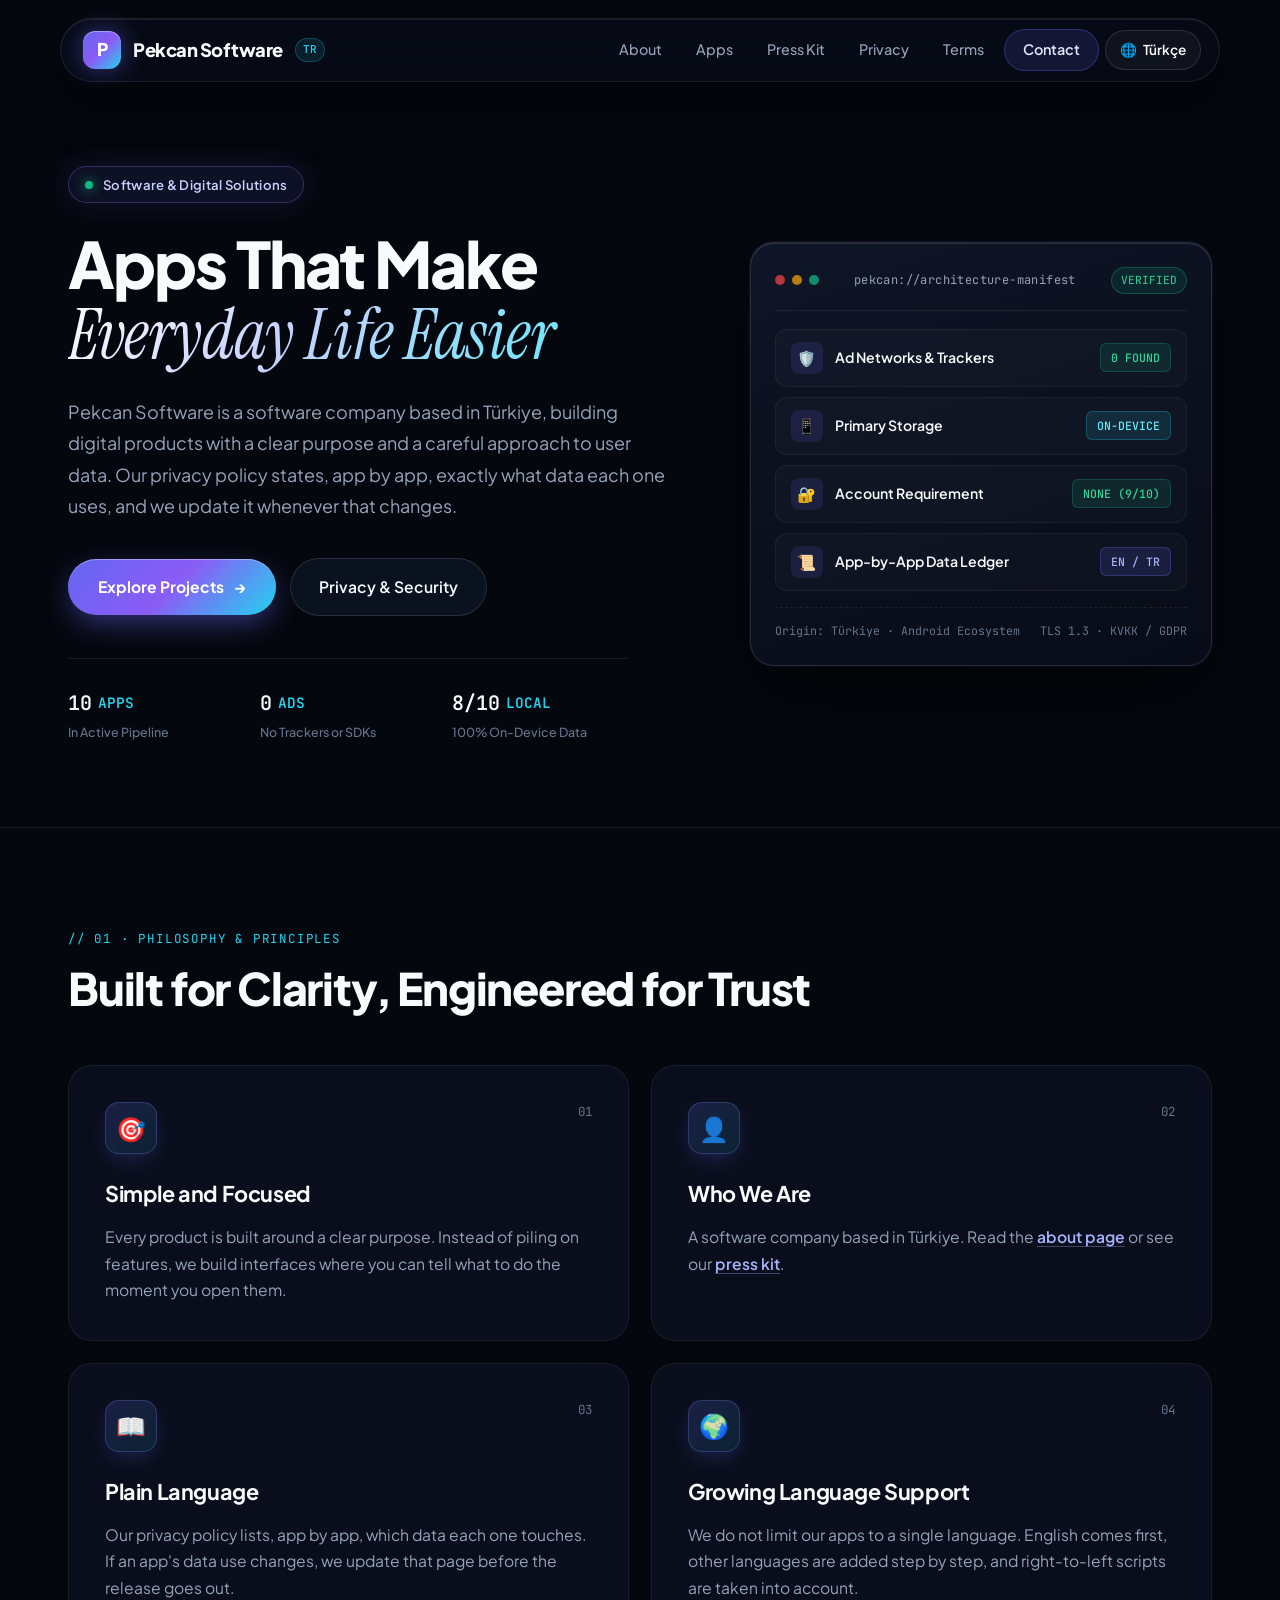
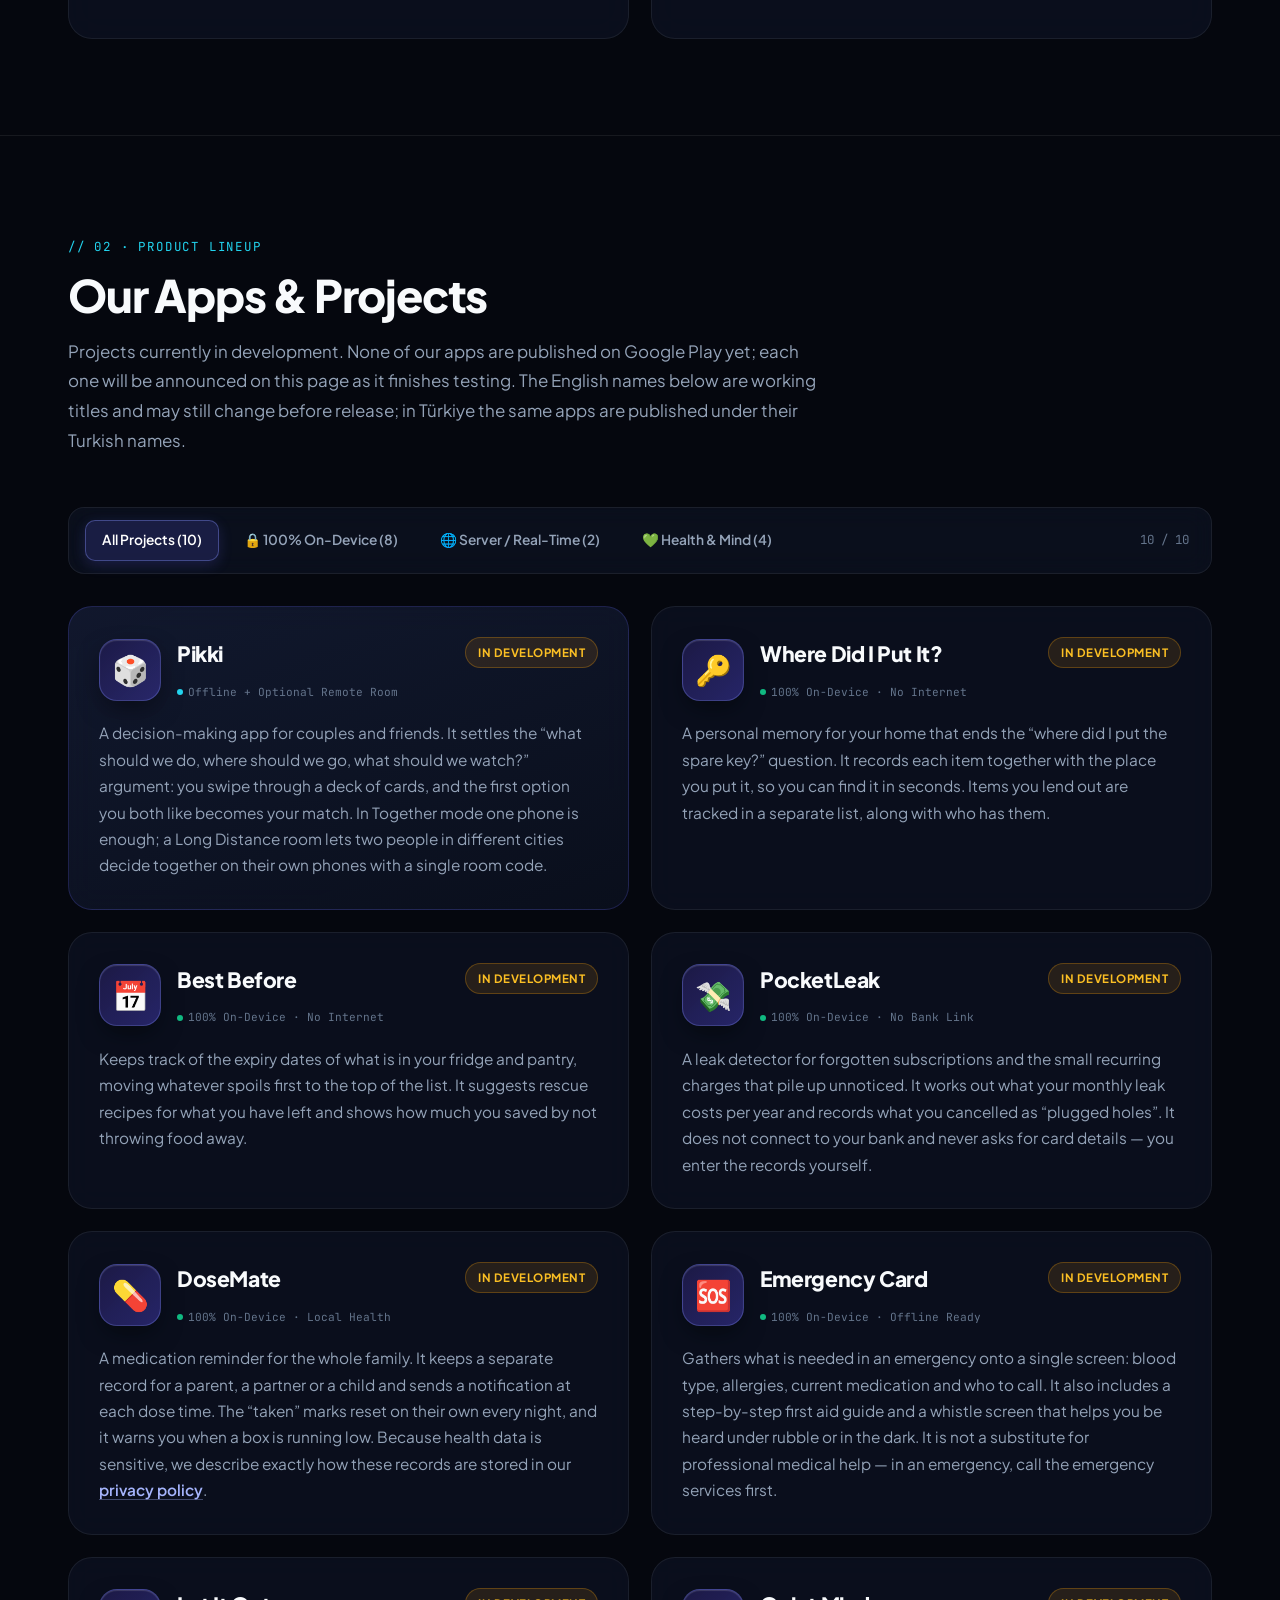
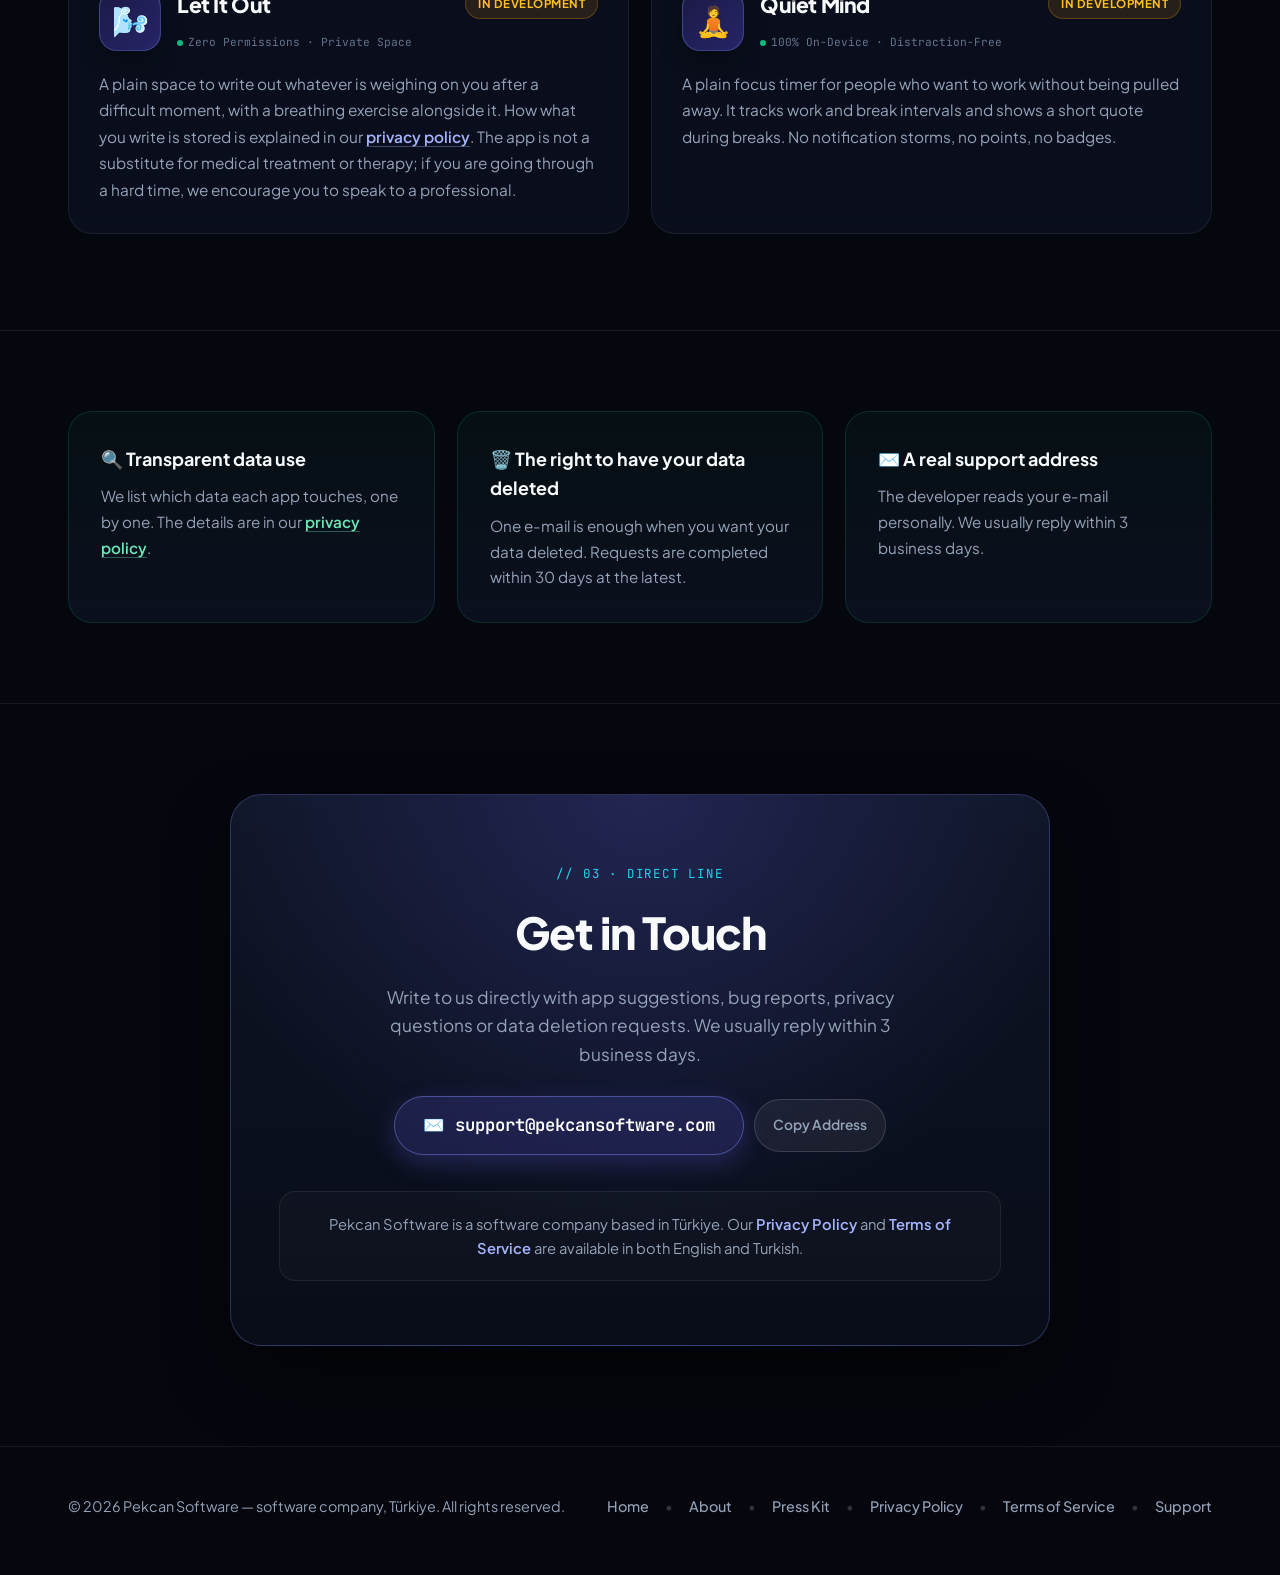
==== commit 0e680ec7: "Site: EsnafKurye ve Kolayca Anlat simdilik kaldirildi; tasarim yenilemesi - index: EsnafKurye ve Kol" ====
--- a/index.html
+++ b/index.html
@@ -1457,32 +1457,6 @@
                     </div>
                 </article>
 
-                <!-- 2. EsnafKurye -->
-                <article class="app-card featured spotlight-card" data-cats="connected">
-                    <div class="app-card-top">
-                        <div class="app-identity">
-                            <div class="app-icon">🛵</div>
-                            <div class="app-title-group">
-                                <h4 class="t-en">EsnafKurye</h4>
-                                <h4 class="t-tr">EsnafKurye</h4>
-                                <div class="app-arch-badge">
-                                    <span class="dot-hybrid"></span>
-                                    <span class="t-en">Real-Time Pool · Server-Backed</span>
-                                    <span class="t-tr">Anlık Havuz · Sunucu Destekli</span>
-                                </div>
-                            </div>
-                        </div>
-                        <div>
-                            <span class="badge-soon t-en">In Development</span>
-                            <span class="badge-soon t-tr">Geliştirme Aşamasında</span>
-                        </div>
-                    </div>
-                    <div class="app-info">
-                        <p class="t-en">A delivery platform that connects local shops with independent couriers. Shops post orders to a shared pool and couriers pick them up, with orders distributed fairly among them. Unlike most of our apps, EsnafKurye needs an internet connection and runs on our servers, because it matches two sides in real time. It is currently in testing; we will describe exactly what data it handles in our privacy policy before release.</p>
-                        <p class="t-tr">Yerel esnafı bağımsız kuryelerle buluşturan teslimat platformu. Esnaf siparişi ortak bir havuza bırakır, kuryeler havuzdan alır; siparişler kuryeler arasında adil dağıtılır. Çoğu uygulamamızdan farklı olarak EsnafKurye, iki tarafı anlık eşleştirdiği için internet bağlantısı gerektirir ve sunucularımız üzerinde çalışır. Şu an test aşamasındadır; yayından önce hangi verileri işlediğini gizlilik politikamızda ayrıntılı açıklayacağız.</p>
-                    </div>
-                </article>
-
                 <!-- 3. Where Did I Put It? -->
                 <article class="app-card spotlight-card" data-cats="offline">
                     <div class="app-card-top">
@@ -1662,32 +1636,6 @@
                     <div class="app-info">
                         <p class="t-en">A plain focus timer for people who want to work without being pulled away. It tracks work and break intervals and shows a short quote during breaks. No notification storms, no points, no badges.</p>
                         <p class="t-tr">Dikkat dağılmadan çalışmak isteyenler için sade bir odaklanma sayacı. Çalışma ve mola aralıklarını takip eder, molalarda kısa alıntılar gösterir. Bildirim yağmuru yok, puan yok, rozet yok.</p>
-                    </div>
-                </article>
-
-                <!-- 10. Kolayca Anlat -->
-                <article class="app-card spotlight-card" data-cats="offline">
-                    <div class="app-card-top">
-                        <div class="app-identity">
-                            <div class="app-icon">📄</div>
-                            <div class="app-title-group">
-                                <h4 class="t-en">Kolayca Anlat</h4>
-                                <h4 class="t-tr">Kolayca Anlat</h4>
-                                <div class="app-arch-badge">
-                                    <span class="dot-offline"></span>
-                                    <span class="t-en">100% Offline Glossary · TR Only</span>
-                                    <span class="t-tr">100% Çevrimdışı Sözlük · Türkçe</span>
-                                </div>
-                            </div>
-                        </div>
-                        <div>
-                            <span class="badge-soon t-en">In Development</span>
-                            <span class="badge-soon t-tr">Geliştirme Aşamasında</span>
-                        </div>
-                    </div>
-                    <div class="app-info">
-                        <p class="t-en">Information cards that explain, in plain Turkish, the terms that turn up in official letters and medical reports. It is an offline glossary covering Turkish documents and institutions, so it is published in Turkish only. It gives no legal or medical advice and does not interpret your document.</p>
-                        <p class="t-tr">Resmi yazılarda ve tıbbi raporlarda karşınıza çıkan terimleri sade Türkçeyle açıklayan bilgi kartları. Çevrimdışı çalışan bir terim sözlüğüdür; hukuki ya da tıbbi tavsiye vermez, belgenizi yorumlamaz.</p>
                     </div>
                 </article>
             </div>
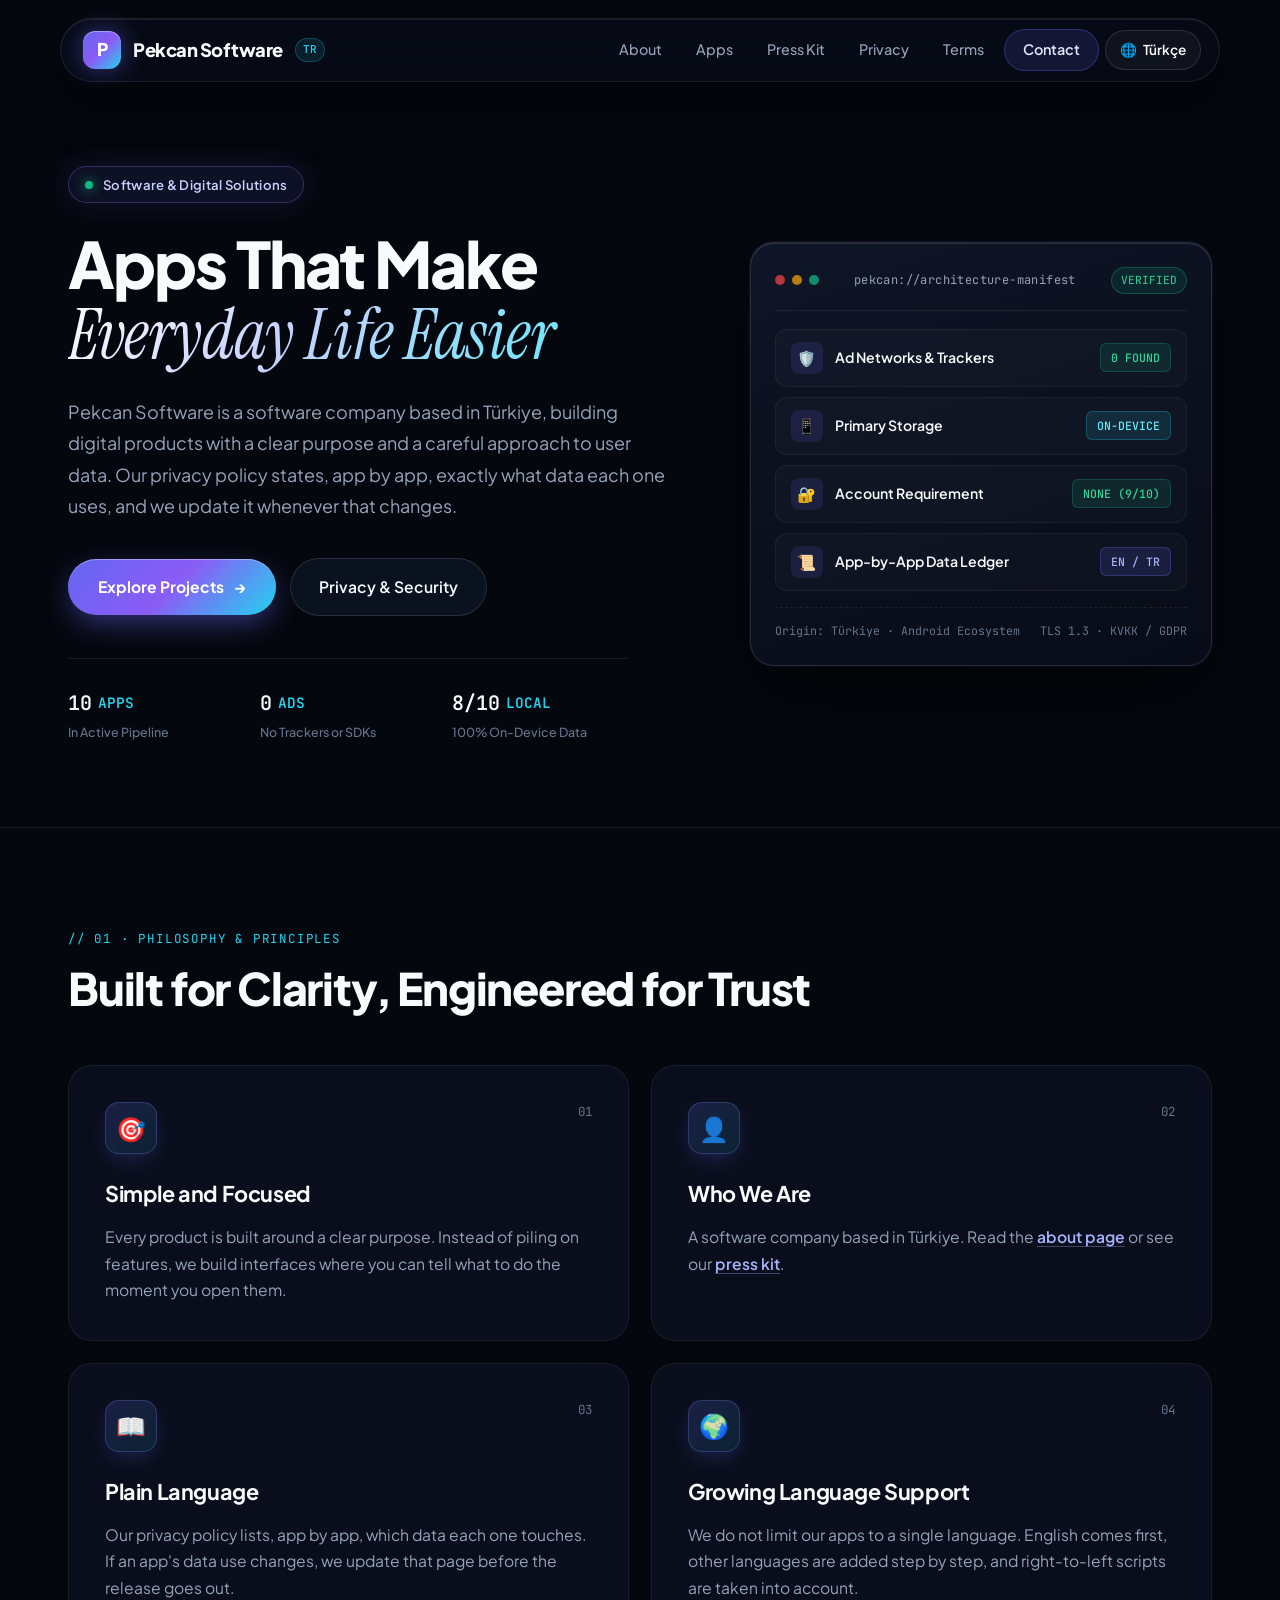
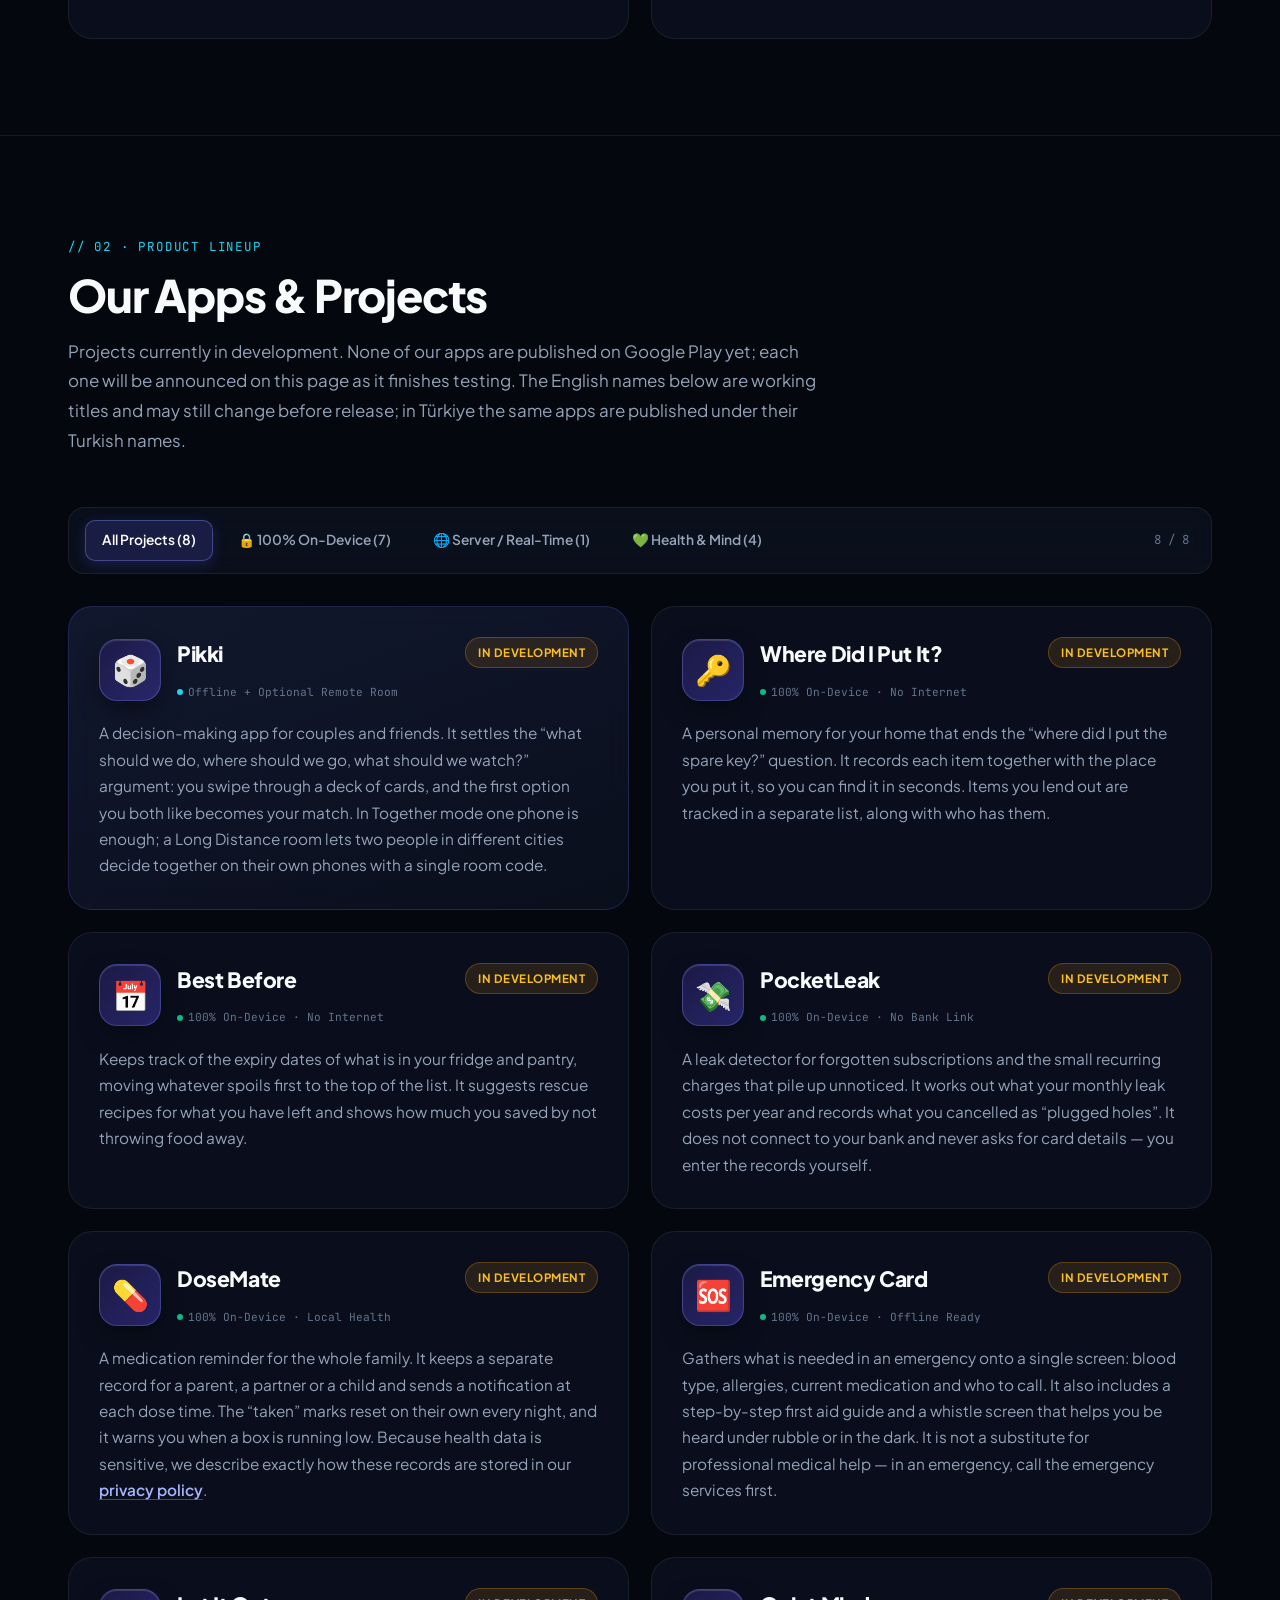
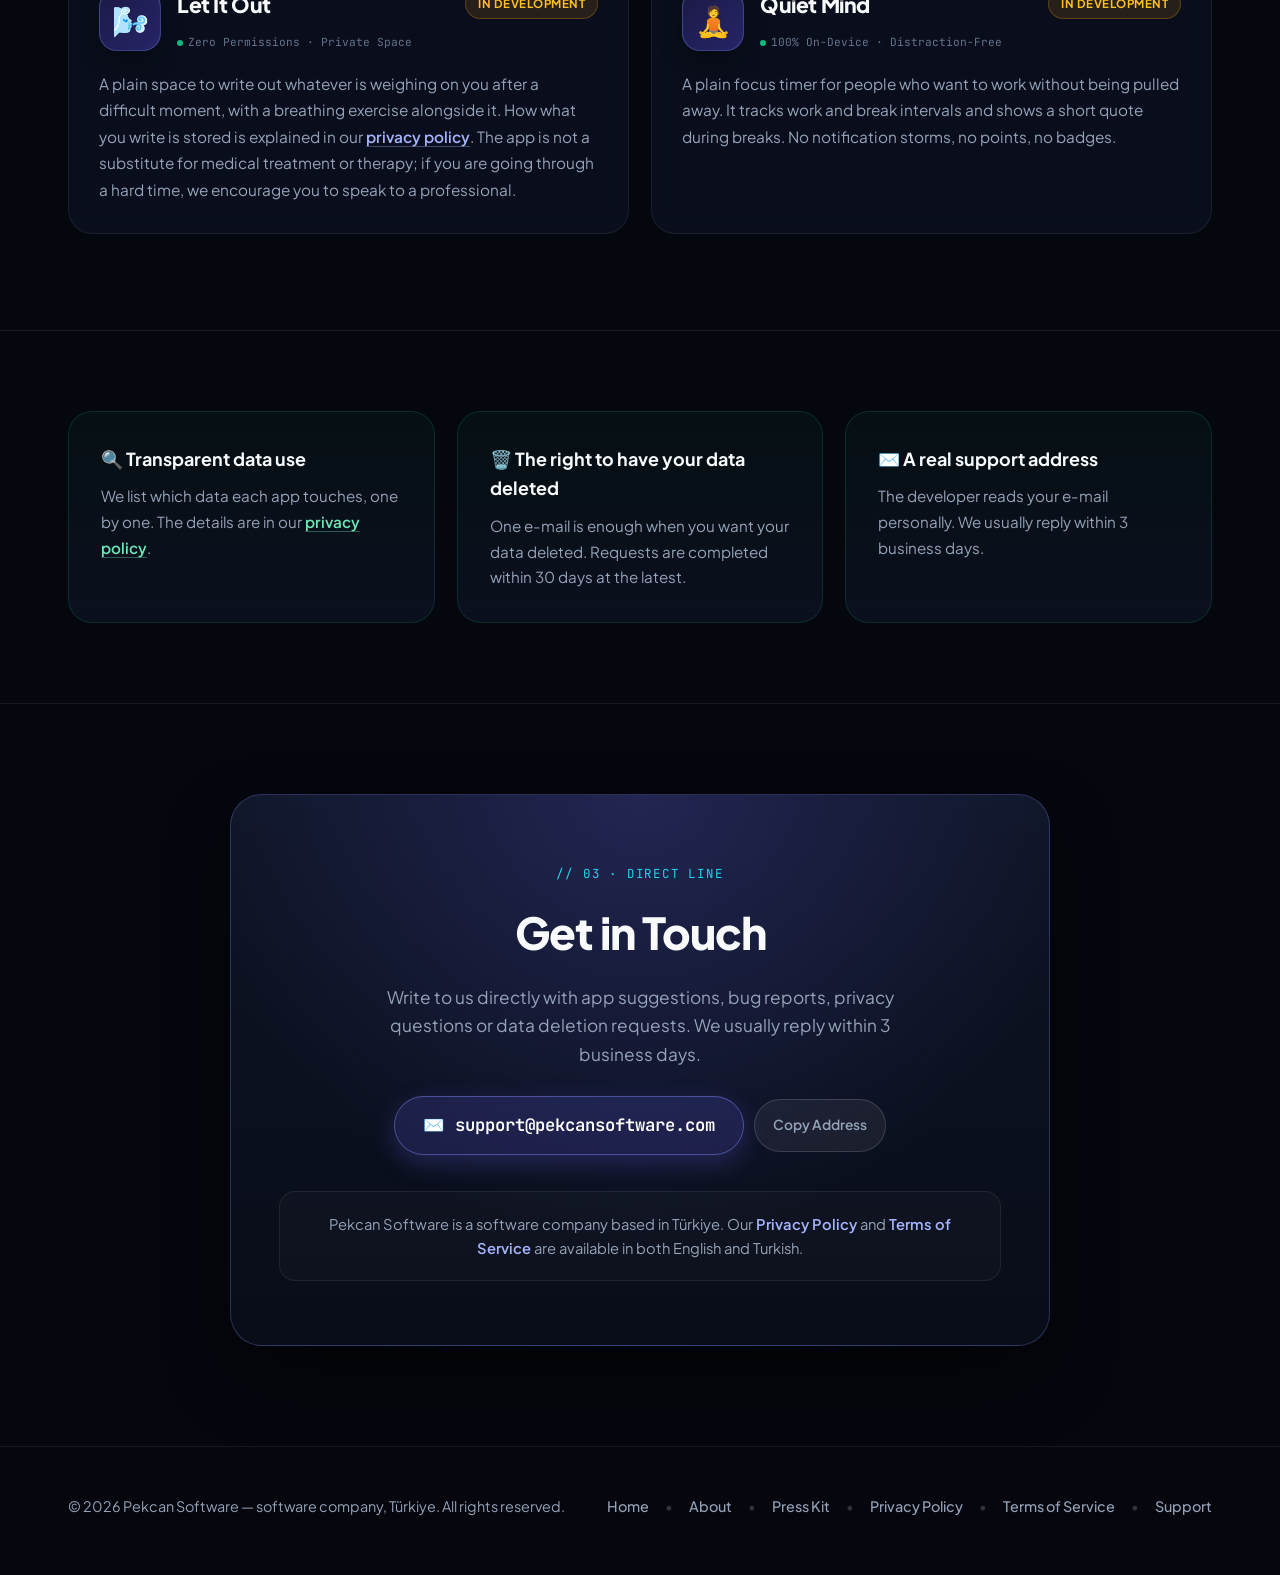
==== commit 35add1d2: "Site: filtre sayilari gercek uygulama sayisina gore (8 / 7 / 1) Kaldirilan iki uygulama sayimda kalm" ====
--- a/index.html
+++ b/index.html
@@ -1411,23 +1411,23 @@
             <div class="showcase-toolbar">
                 <div class="filter-group" role="tablist" aria-label="Filter applications">
                     <button type="button" class="filter-btn active" data-filter="all">
-                        <span class="t-en">All Projects (10)</span>
-                        <span class="t-tr">Tüm Projeler (10)</span>
+                        <span class="t-en">All Projects (8)</span>
+                        <span class="t-tr">Tüm Projeler (8)</span>
                     </button>
                     <button type="button" class="filter-btn" data-filter="offline">
-                        <span class="t-en">🔒 100% On-Device (8)</span>
-                        <span class="t-tr">🔒 Tamamen Cihaz İçi (8)</span>
+                        <span class="t-en">🔒 100% On-Device (7)</span>
+                        <span class="t-tr">🔒 Tamamen Cihaz İçi (7)</span>
                     </button>
                     <button type="button" class="filter-btn" data-filter="connected">
-                        <span class="t-en">🌐 Server / Real-Time (2)</span>
-                        <span class="t-tr">🌐 Sunucu / Anlık Eşleşme (2)</span>
+                        <span class="t-en">🌐 Server / Real-Time (1)</span>
+                        <span class="t-tr">🌐 Sunucu / Anlık Eşleşme (1)</span>
                     </button>
                     <button type="button" class="filter-btn" data-filter="wellness">
                         <span class="t-en">💚 Health &amp; Mind (4)</span>
                         <span class="t-tr">💚 Sağlık &amp; Zihin (4)</span>
                     </button>
                 </div>
-                <div class="filter-count" id="filterStatus">10 / 10</div>
+                <div class="filter-count" id="filterStatus">8 / 8</div>
             </div>
 
             <div class="apps-grid" id="appsGrid">
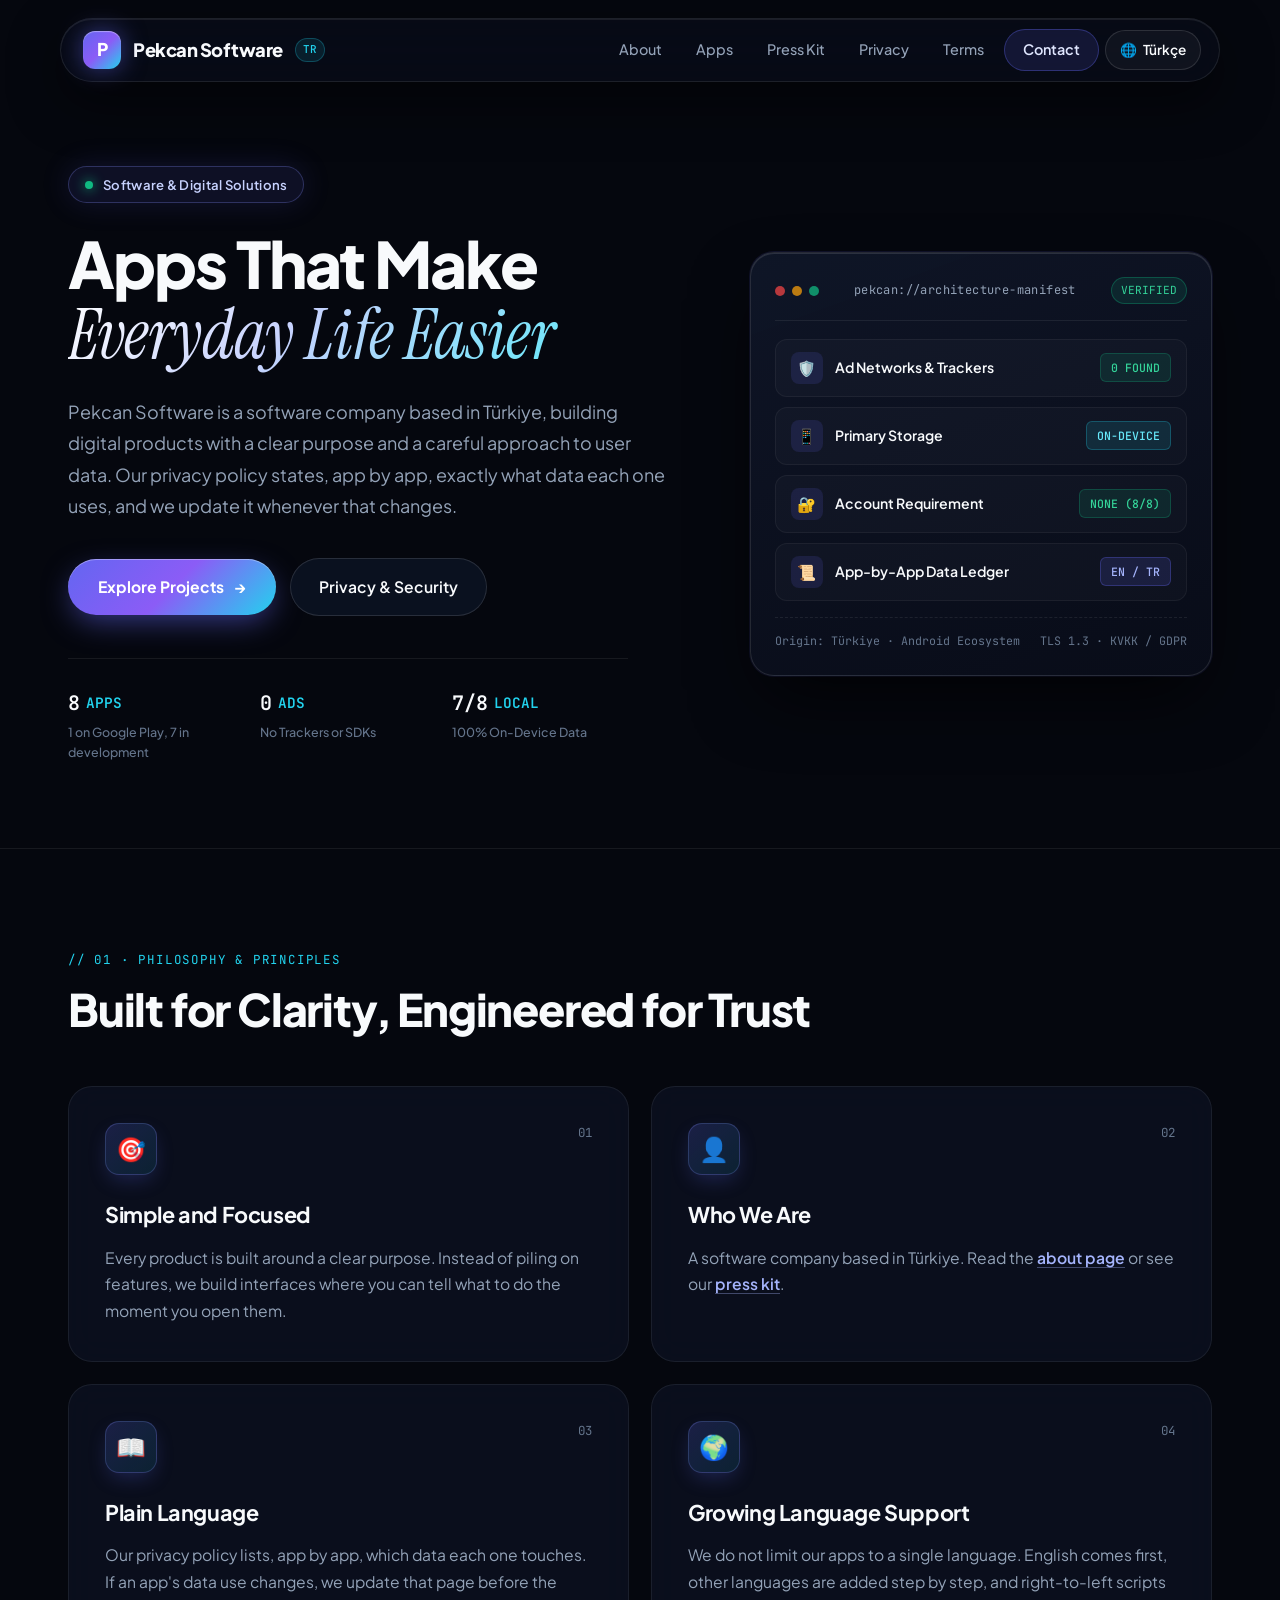
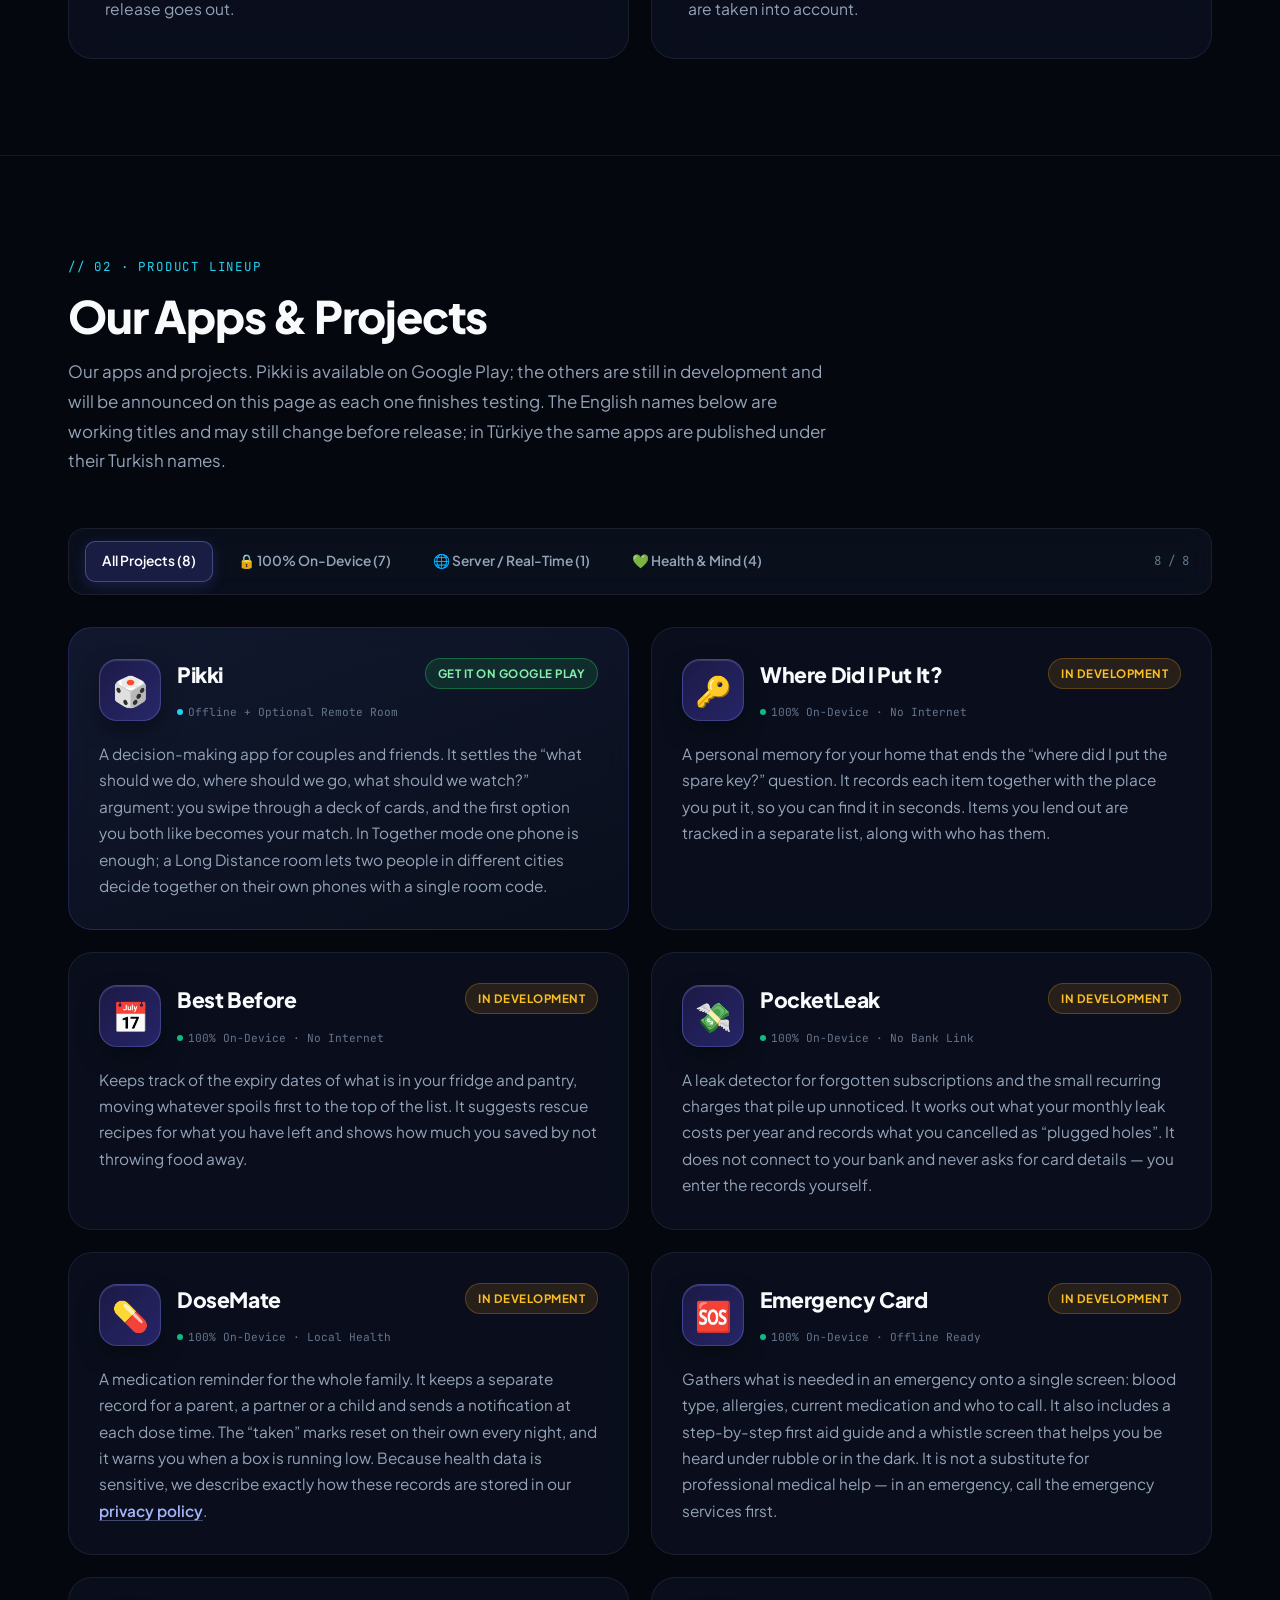
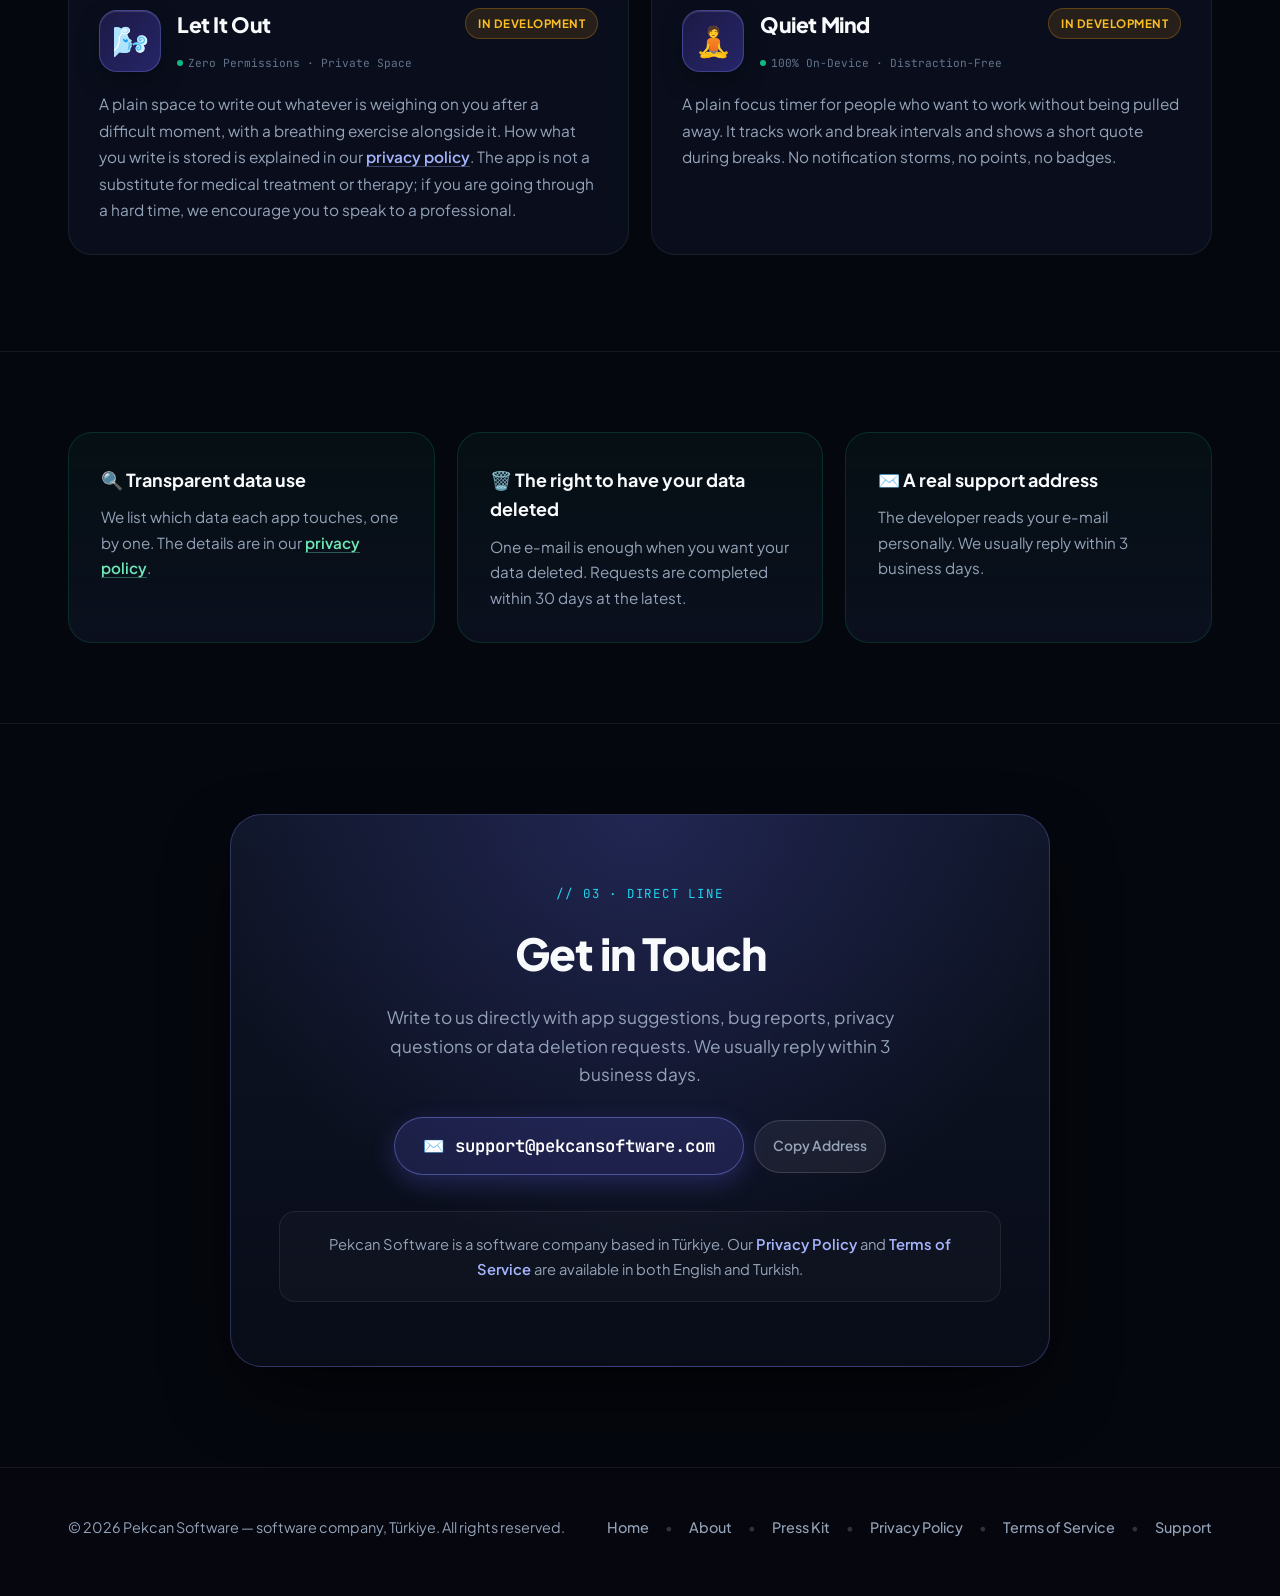
==== commit def5208e: "Site: Pikki Google Play'de yayinda; sayac ve istatistikler 8 uygulamaya gore - Pikki karti: 'Gelisti" ====
--- a/index.html
+++ b/index.html
@@ -885,6 +885,30 @@
             white-space: nowrap;
         }
 
+        /* Google Play'de yayinda olan uygulama rozeti (2026-11-14) */
+        .badge-live {
+            display: inline-flex;
+            align-items: center;
+            gap: 6px;
+            background: rgba(34, 197, 94, 0.14);
+            border: 1px solid rgba(34, 197, 94, 0.4);
+            color: #86efac;
+            padding: 5px 12px;
+            border-radius: 99px;
+            font-size: 0.72rem;
+            font-weight: 700;
+            text-transform: uppercase;
+            letter-spacing: 0.5px;
+            white-space: nowrap;
+            text-decoration: none;
+            transition: background 0.2s, border-color 0.2s;
+        }
+
+        .badge-live:hover {
+            background: rgba(34, 197, 94, 0.24);
+            border-color: rgba(34, 197, 94, 0.7);
+        }
+
         .app-info p {
             color: var(--text-secondary);
             font-size: 0.96rem;
@@ -1249,9 +1273,9 @@
 
                     <div class="hero-telemetry">
                         <div class="telemetry-item">
-                            <div class="telemetry-val">10 <span>APPS</span></div>
-                            <div class="telemetry-lbl t-en">In Active Pipeline</div>
-                            <div class="telemetry-lbl t-tr">Geliştirme Sürecinde</div>
+                            <div class="telemetry-val">8 <span>APPS</span></div>
+                            <div class="telemetry-lbl t-en">1 on Google Play, 7 in development</div>
+                            <div class="telemetry-lbl t-tr">1'i Google Play'de, 7'si geliştirmede</div>
                         </div>
                         <div class="telemetry-item">
                             <div class="telemetry-val">0 <span>ADS</span></div>
@@ -1259,7 +1283,7 @@
                             <div class="telemetry-lbl t-tr">Reklam &amp; İzleyici Yok</div>
                         </div>
                         <div class="telemetry-item">
-                            <div class="telemetry-val">8/10 <span>LOCAL</span></div>
+                            <div class="telemetry-val">7/8 <span>LOCAL</span></div>
                             <div class="telemetry-lbl t-en">100% On-Device Data</div>
                             <div class="telemetry-lbl t-tr">Tamamen Cihaz İçi</div>
                         </div>
@@ -1310,8 +1334,8 @@
                                         <div class="t-tr">Hesap Zorunluluğu</div>
                                     </div>
                                 </div>
-                                <span class="console-pill pill-emerald t-en">NONE (9/10)</span>
-                                <span class="console-pill pill-emerald t-tr">YOK (9/10)</span>
+                                <span class="console-pill pill-emerald t-en">NONE (8/8)</span>
+                                <span class="console-pill pill-emerald t-tr">YOK (8/8)</span>
                             </div>
 
                             <div class="console-row">
@@ -1403,8 +1427,8 @@
                 <span class="section-eyebrow t-tr">// 02 · ÜRÜN VİTRİNİ</span>
                 <h2 class="t-en">Our Apps &amp; Projects</h2>
                 <h2 class="t-tr">Uygulamalarımız &amp; Projeler</h2>
-                <p class="t-en">Projects currently in development. None of our apps are published on Google Play yet; each one will be announced on this page as it finishes testing. The English names below are working titles and may still change before release; in Türkiye the same apps are published under their Turkish names.</p>
-                <p class="t-tr">Geliştirme sürecindeki projelerimiz. Henüz Google Play Store'da yayında olan bir uygulamamız bulunmuyor; her biri testlerini tamamladıkça bu sayfada duyurulacaktır.</p>
+                <p class="t-en">Our apps and projects. Pikki is available on Google Play; the others are still in development and will be announced on this page as each one finishes testing. The English names below are working titles and may still change before release; in Türkiye the same apps are published under their Turkish names.</p>
+                <p class="t-tr">Uygulamalarımız ve projelerimiz. Pikki Google Play'de yayında; diğerleri geliştirme aşamasında ve her biri testlerini tamamladıkça bu sayfada duyurulacaktır.</p>
             </div>
 
             <!-- Interactive Filter Bar -->
@@ -1447,8 +1471,8 @@
                             </div>
                         </div>
                         <div>
-                            <span class="badge-soon t-en">In Development</span>
-                            <span class="badge-soon t-tr">Geliştirme Aşamasında</span>
+                            <a class="badge-live t-en" href="https://play.google.com/store/apps/details?id=com.pekcansoftware.pikki&amp;hl=en" target="_blank" rel="noopener">Get it on Google Play</a>
+                            <a class="badge-live t-tr" href="https://play.google.com/store/apps/details?id=com.pekcansoftware.pikki&amp;hl=tr" target="_blank" rel="noopener">Google Play'de Yayında</a>
                         </div>
                     </div>
                     <div class="app-info">
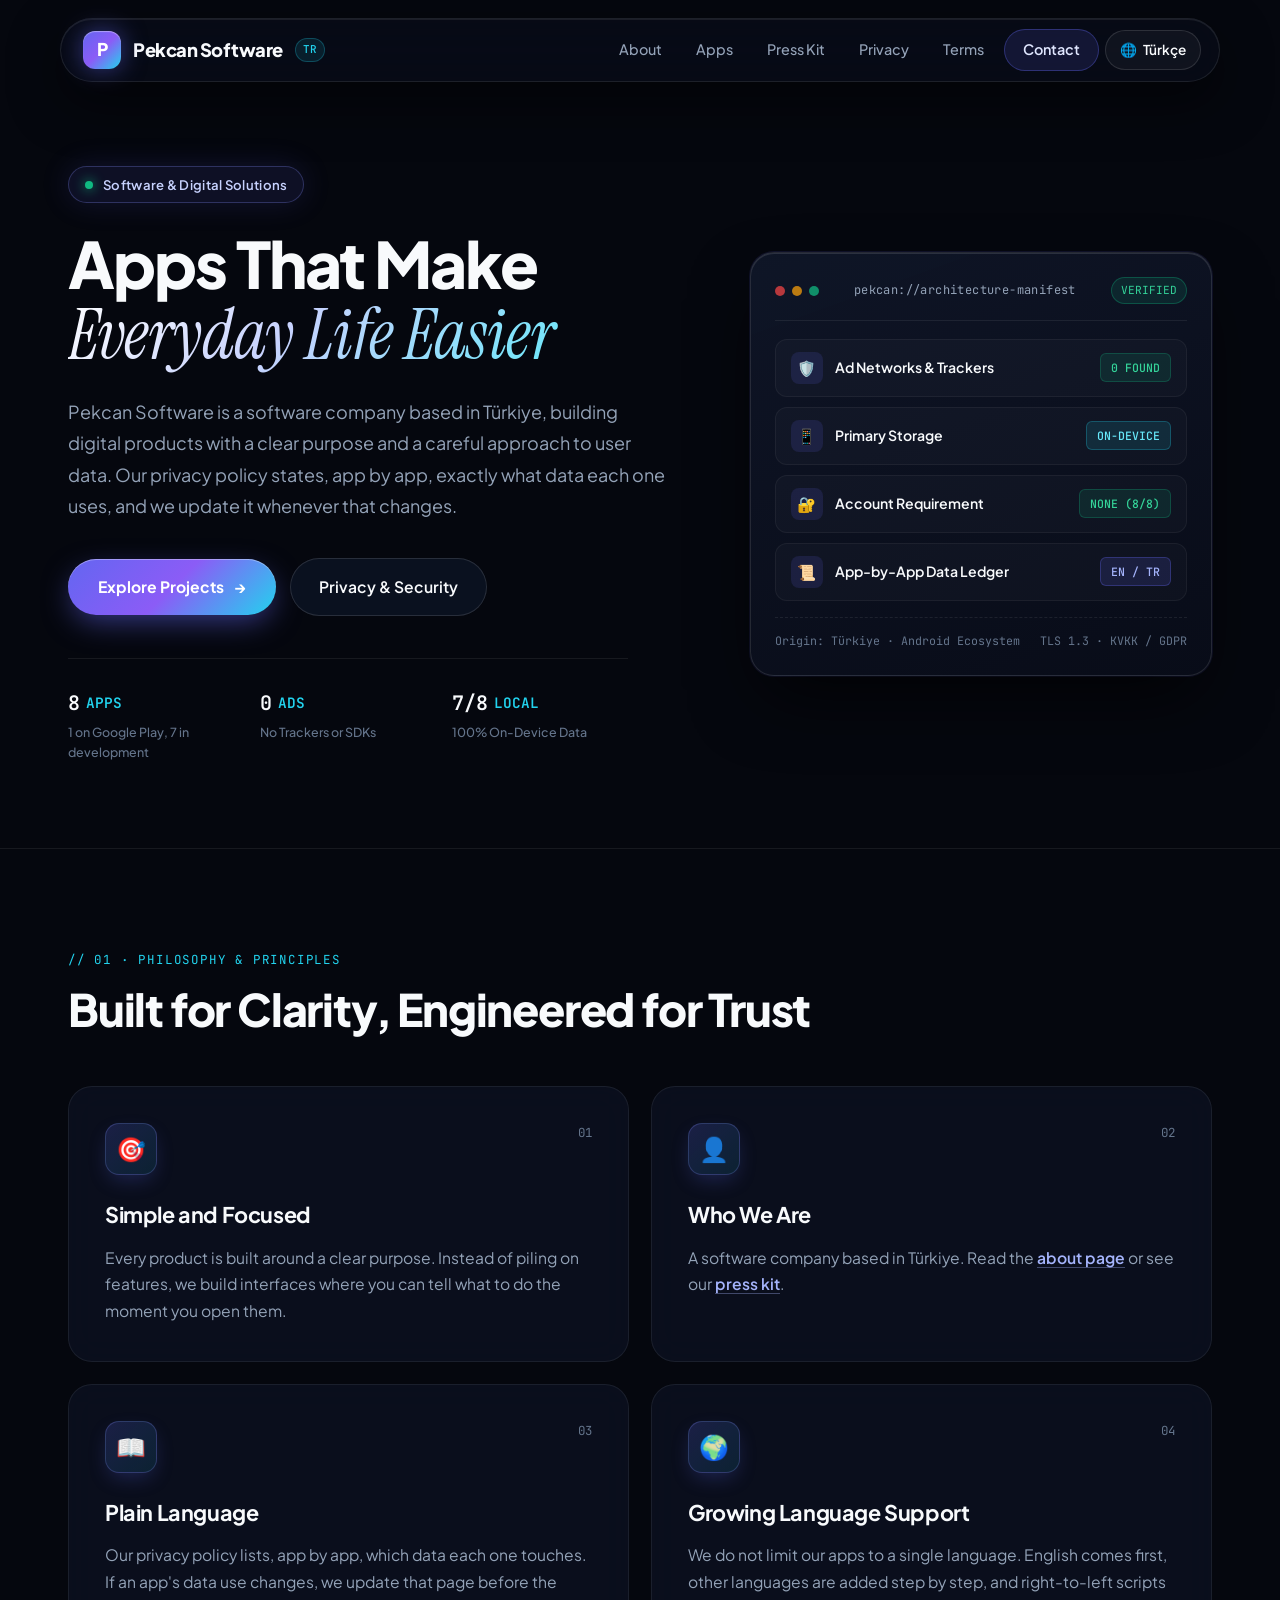
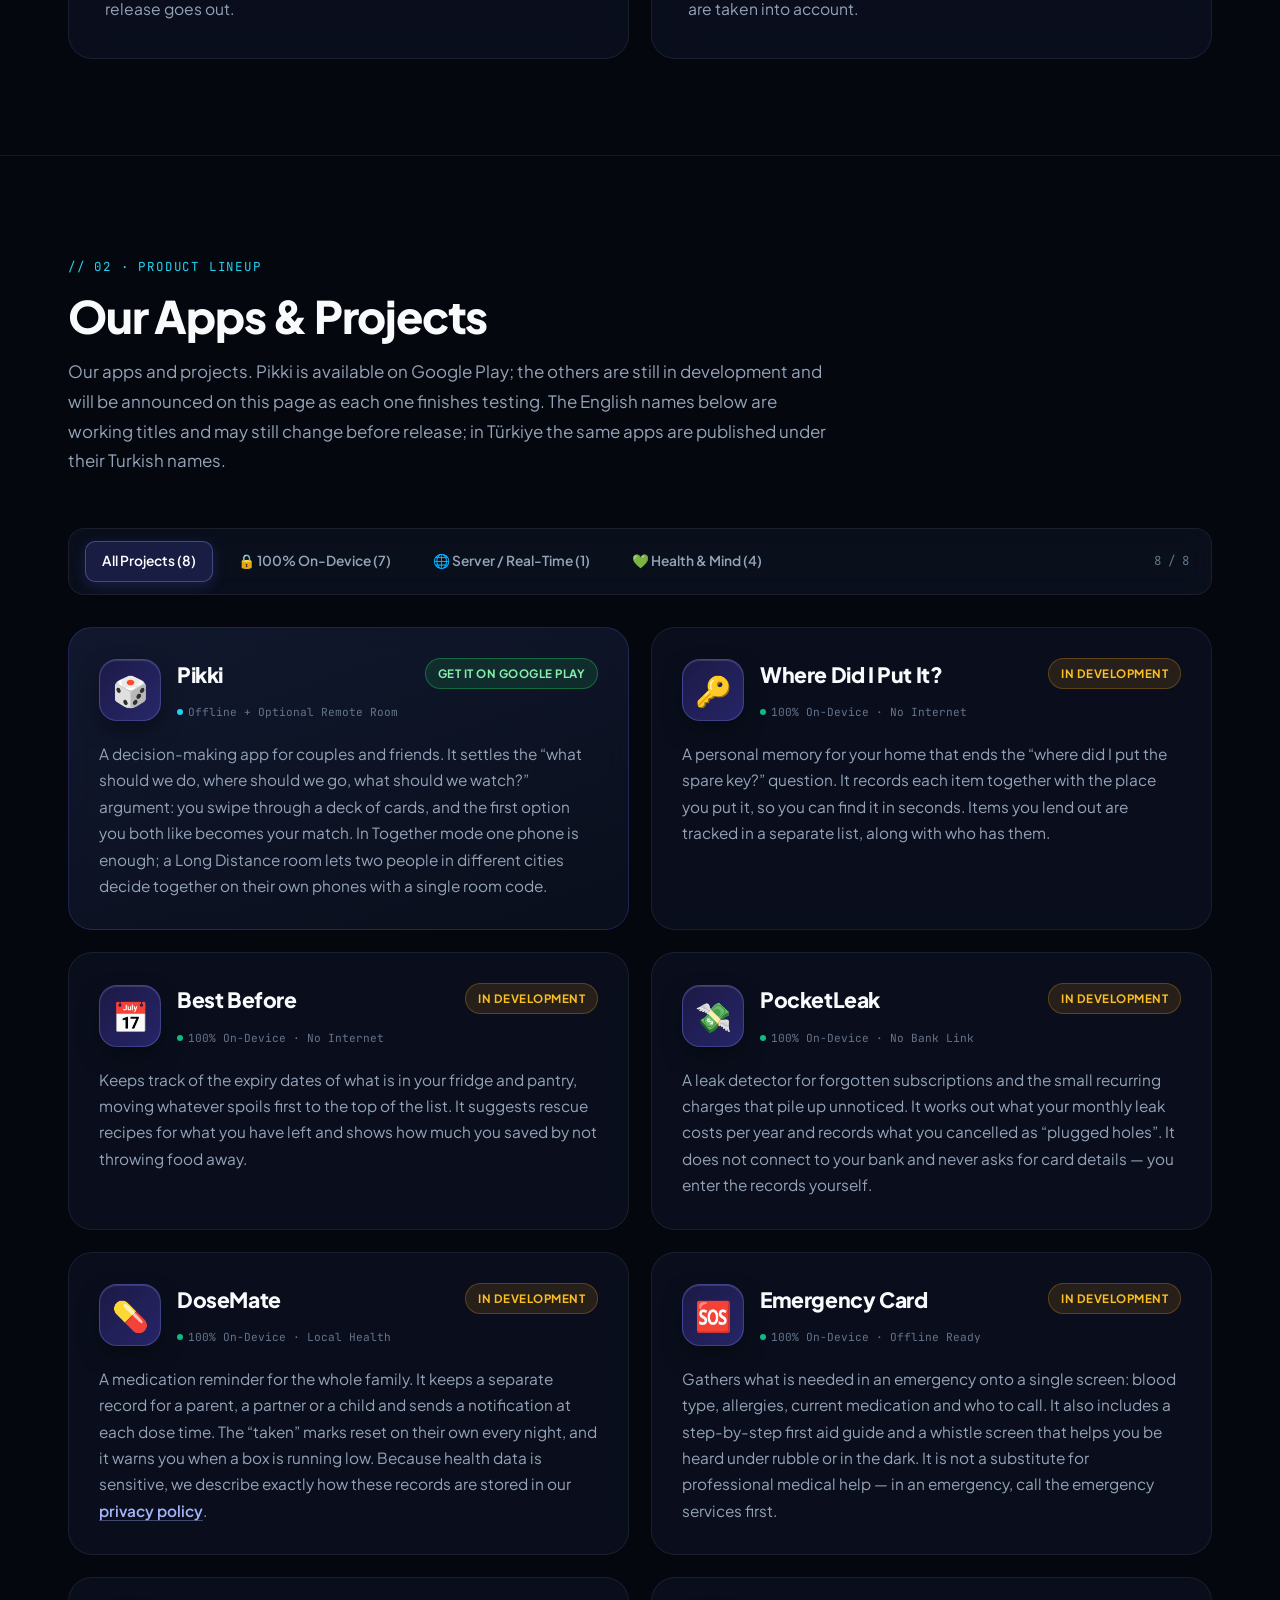
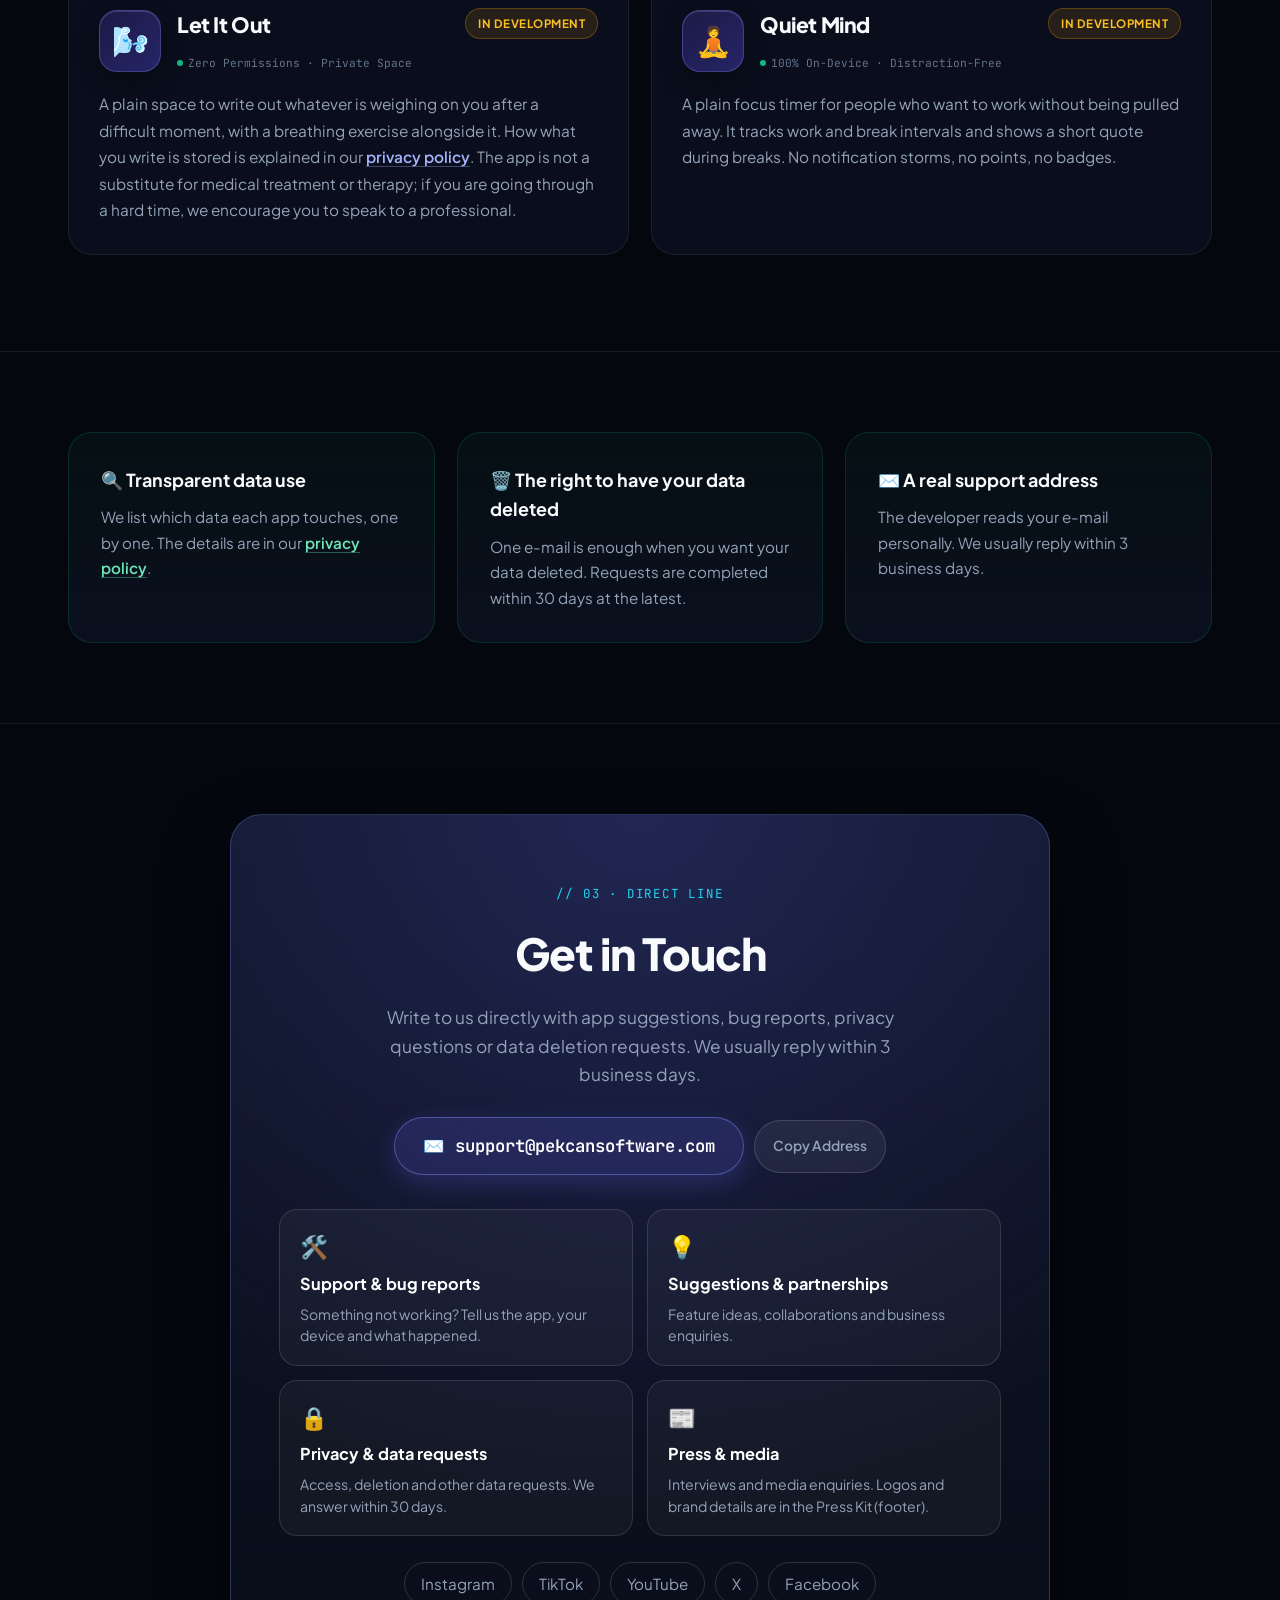
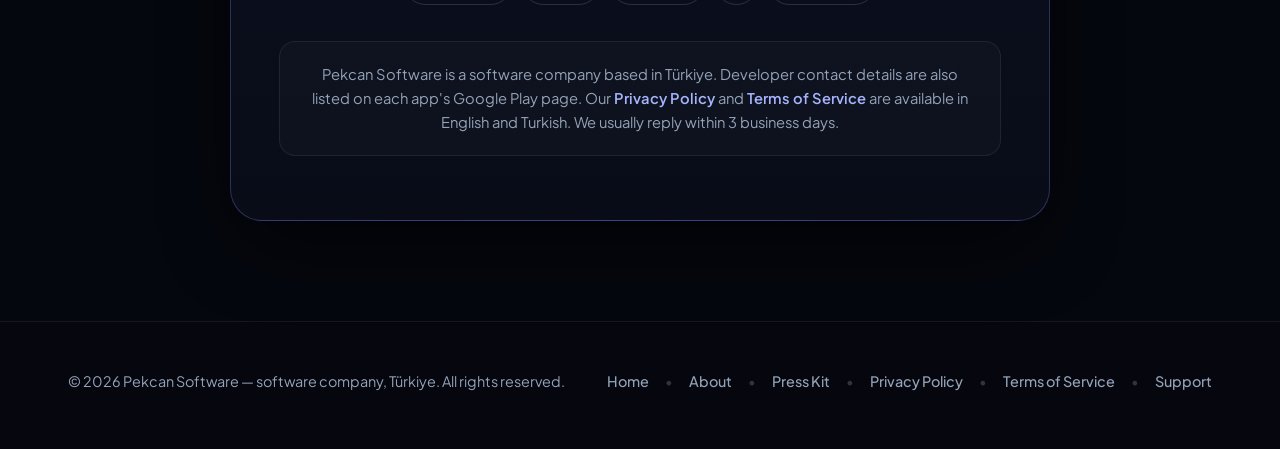
==== commit 144cb60d: "Add files via upload" ====
--- a/index.html
+++ b/index.html
@@ -1039,6 +1039,61 @@
             transform: translateY(-2px);
         }
 
+        .contact-cards {
+            display: grid;
+            grid-template-columns: repeat(2, 1fr);
+            gap: 14px;
+            margin: 34px 0 6px;
+            text-align: left;
+        }
+
+        .contact-card {
+            display: flex;
+            flex-direction: column;
+            gap: 6px;
+            padding: 18px 20px;
+            border-radius: 18px;
+            background: rgba(255, 255, 255, 0.04);
+            border: 1px solid rgba(255, 255, 255, 0.12);
+            color: #ffffff;
+            text-decoration: none;
+            transition: all 0.25s ease;
+        }
+
+        .contact-card:hover {
+            background: rgba(99, 102, 241, 0.16);
+            border-color: rgba(129, 140, 248, 0.55);
+            transform: translateY(-2px);
+        }
+
+        .contact-card .cc-ico { font-size: 1.4rem; }
+        .contact-card strong { font-size: 1.02rem; }
+        .contact-card small { color: var(--text-secondary); font-size: 0.88rem; line-height: 1.5; }
+
+        .contact-social {
+            display: flex;
+            flex-wrap: wrap;
+            justify-content: center;
+            gap: 10px;
+            margin: 26px 0 22px;
+        }
+
+        .contact-social a {
+            color: var(--text-secondary);
+            text-decoration: none;
+            font-size: 0.95rem;
+            padding: 8px 16px;
+            border-radius: 99px;
+            border: 1px solid rgba(255, 255, 255, 0.14);
+            transition: all 0.2s ease;
+        }
+
+        .contact-social a:hover { color: #ffffff; border-color: rgba(129, 140, 248, 0.6); }
+
+        @media (max-width: 620px) {
+            .contact-cards { grid-template-columns: 1fr; }
+        }
+
         .copy-btn {
             background: rgba(255, 255, 255, 0.06);
             border: 1px solid rgba(255, 255, 255, 0.14);
@@ -1713,11 +1768,50 @@
                     </button>
                 </div>
 
+                <div class="contact-cards">
+                    <a class="contact-card" href="mailto:support@pekcansoftware.com?subject=Destek%20%2F%20Support">
+                        <span class="cc-ico">🛠️</span>
+                        <strong class="t-en">Support &amp; bug reports</strong>
+                        <strong class="t-tr">Destek ve hata bildirimi</strong>
+                        <small class="t-en">Something not working? Tell us the app, your device and what happened.</small>
+                        <small class="t-tr">Bir şey çalışmıyor mu? Uygulamayı, cihazınızı ve ne olduğunu yazın.</small>
+                    </a>
+                    <a class="contact-card" href="mailto:support@pekcansoftware.com?subject=%C3%96neri%20%2F%20%C4%B0%C5%9F%20birli%C4%9Fi%20%2F%20Suggestion%20%2F%20Partnership">
+                        <span class="cc-ico">💡</span>
+                        <strong class="t-en">Suggestions &amp; partnerships</strong>
+                        <strong class="t-tr">Öneri ve iş birliği</strong>
+                        <small class="t-en">Feature ideas, collaborations and business enquiries.</small>
+                        <small class="t-tr">Özellik fikirleri, iş birlikleri ve kurumsal talepler.</small>
+                    </a>
+                    <a class="contact-card" href="mailto:support@pekcansoftware.com?subject=Gizlilik%20%2F%20KVKK%20%2F%20Privacy">
+                        <span class="cc-ico">🔒</span>
+                        <strong class="t-en">Privacy &amp; data requests</strong>
+                        <strong class="t-tr">Gizlilik ve KVKK talepleri</strong>
+                        <small class="t-en">Access, deletion and other data requests. We answer within 30 days.</small>
+                        <small class="t-tr">Erişim, silme ve diğer veri talepleri. 30 gün içinde yanıtlarız.</small>
+                    </a>
+                    <a class="contact-card" href="mailto:support@pekcansoftware.com?subject=Bas%C4%B1n%20%2F%20Press">
+                        <span class="cc-ico">📰</span>
+                        <strong class="t-en">Press &amp; media</strong>
+                        <strong class="t-tr">Basın ve medya</strong>
+                        <small class="t-en">Interviews and media enquiries. Logos and brand details are in the Press Kit (footer).</small>
+                        <small class="t-tr">Röportaj ve medya talepleri. Logo ve marka bilgileri Basın Kiti'nde (sayfa altı).</small>
+                    </a>
+                </div>
+
+                <div class="contact-social">
+                    <a href="https://www.instagram.com/pekcansoftware/" target="_blank" rel="noopener">Instagram</a>
+                    <a href="https://www.tiktok.com/@pekcansoftware" target="_blank" rel="noopener">TikTok</a>
+                    <a href="https://www.youtube.com/@pekcansoftware" target="_blank" rel="noopener">YouTube</a>
+                    <a href="https://x.com/pekcansoftware" target="_blank" rel="noopener">X</a>
+                    <a href="https://www.facebook.com/pekcansoftware" target="_blank" rel="noopener">Facebook</a>
+                </div>
+
                 <div class="en-block t-en">
-                    Pekcan Software is a software company based in Türkiye. Our <a href="privacy.html">Privacy Policy</a> and <a href="terms.html">Terms of Service</a> are available in both English and Turkish.
+                    Pekcan Software is a software company based in Türkiye. Developer contact details are also listed on each app's Google Play page. Our <a href="privacy.html">Privacy Policy</a> and <a href="terms.html">Terms of Service</a> are available in English and Turkish. We usually reply within 3 business days.
                 </div>
                 <div class="en-block t-tr">
-                    Pekcan Software, Türkiye merkezli bağımsız bir mobil yazılım geliştiricisidir. <a href="privacy.html">Gizlilik Politikası</a> ve <a href="terms.html">Kullanım Şartları</a> metinleri hem Türkçe hem İngilizce olarak yayımlanmıştır.
+                    Pekcan Software, Türkiye merkezli bir yazılım şirketidir. Geliştirici iletişim bilgilerine her uygulamanın Google Play sayfasından da ulaşabilirsiniz. <a href="privacy.html">Gizlilik Politikası</a> ve <a href="terms.html">Kullanım Şartları</a> Türkçe ve İngilizce yayımlanmıştır. Yanıt süremiz genellikle 3 iş günüdür.
                 </div>
             </div>
         </div>
